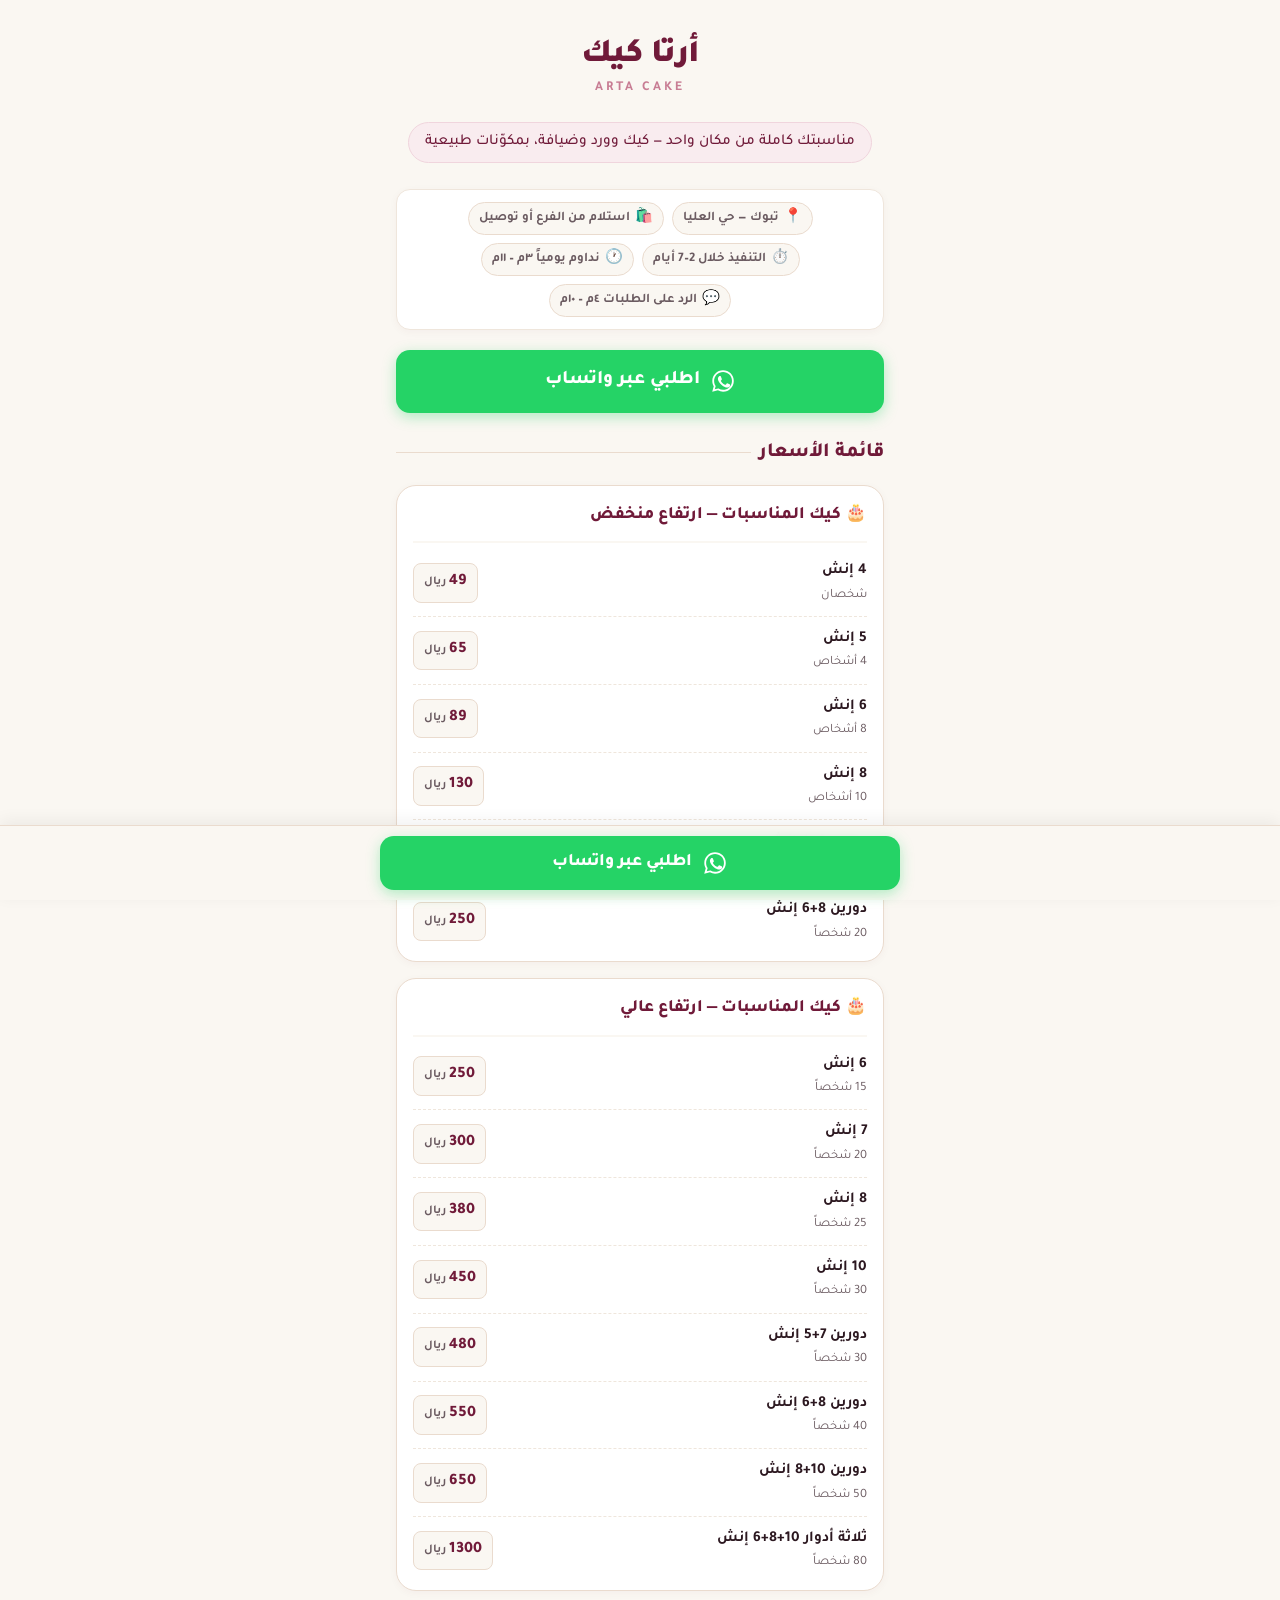
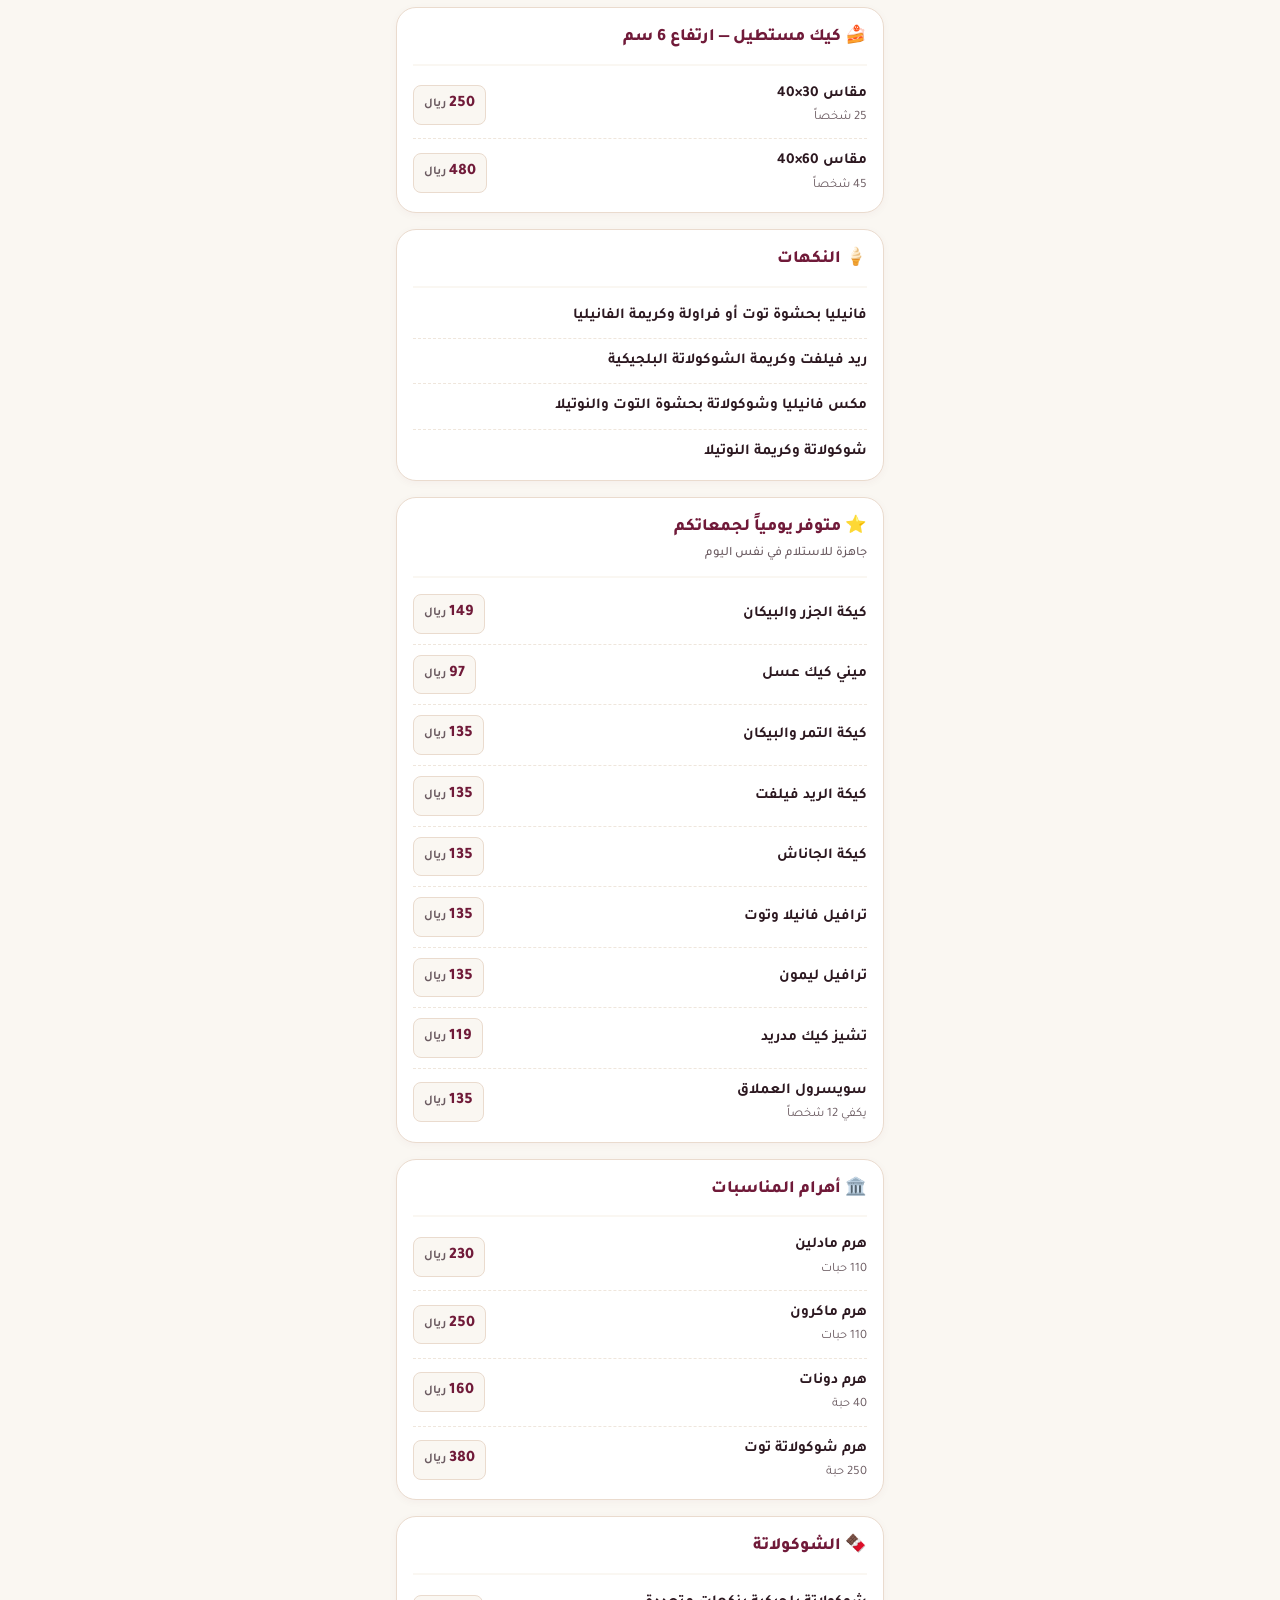
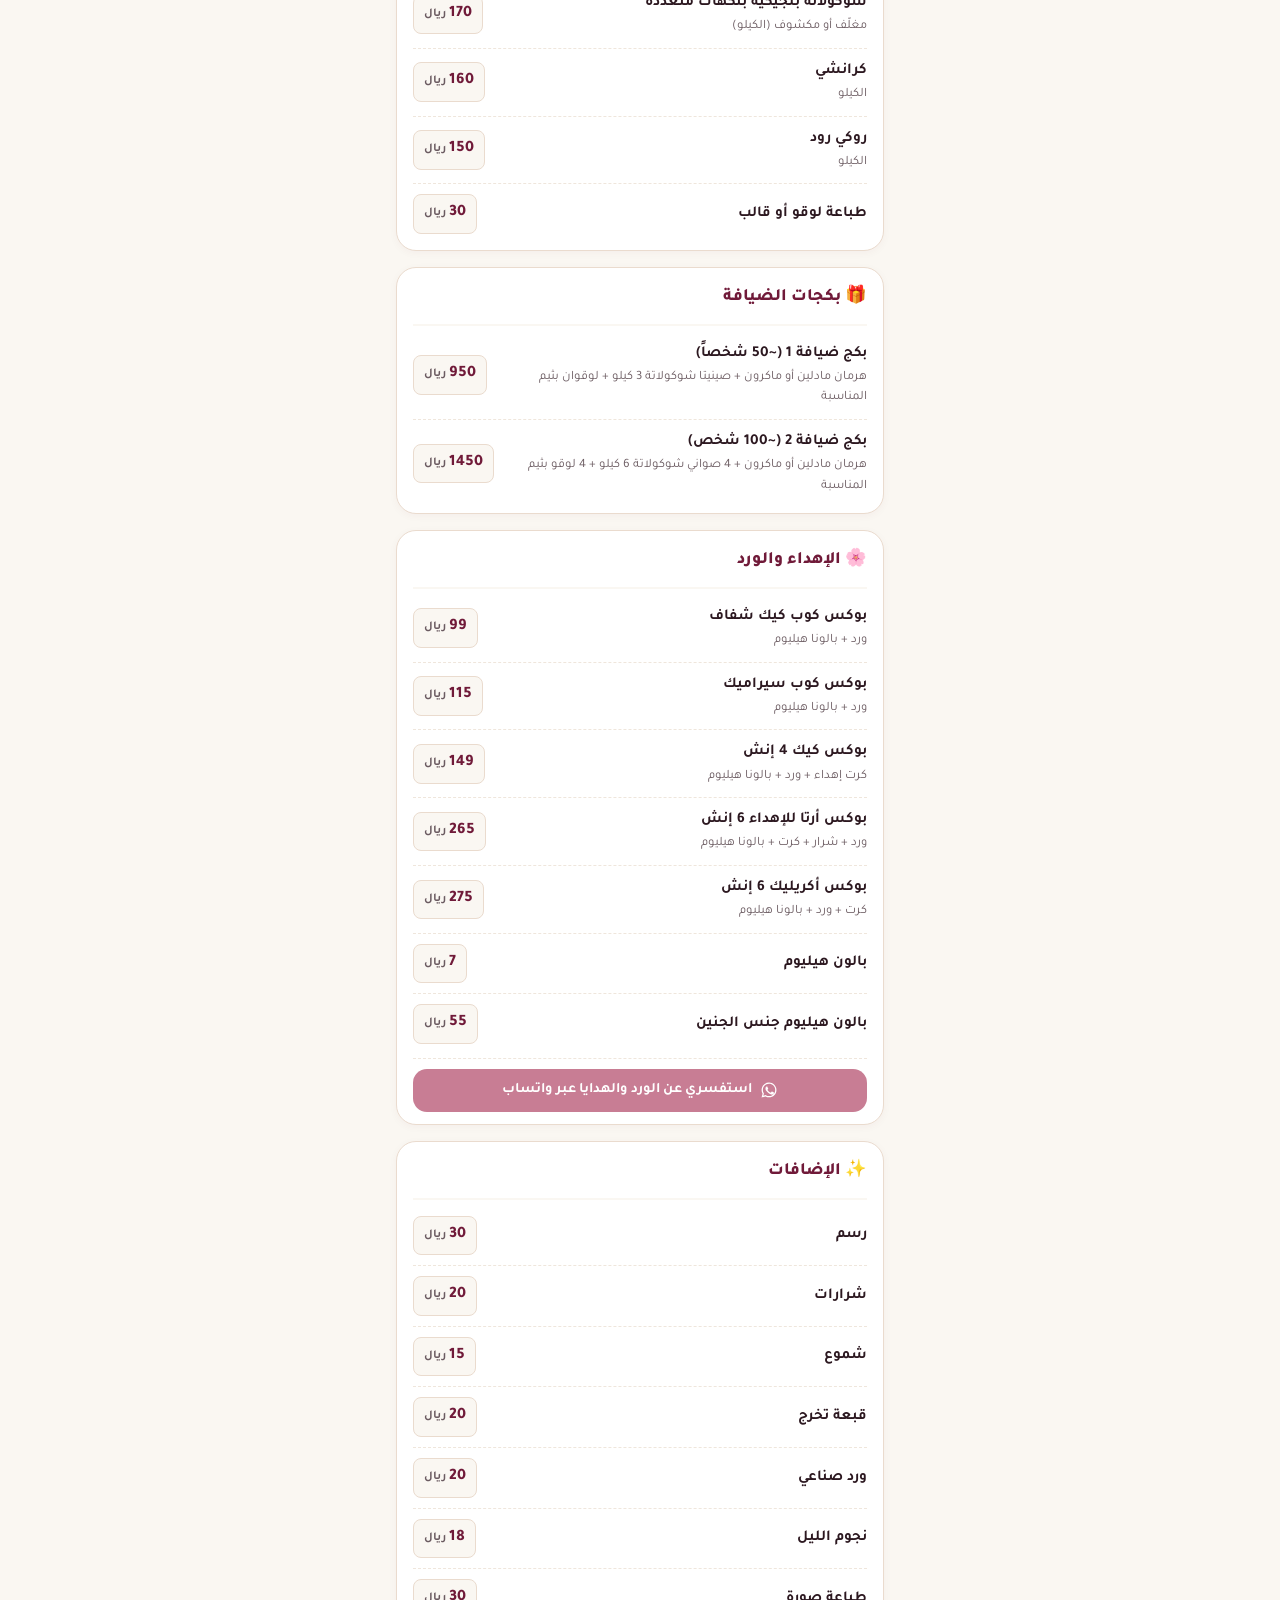
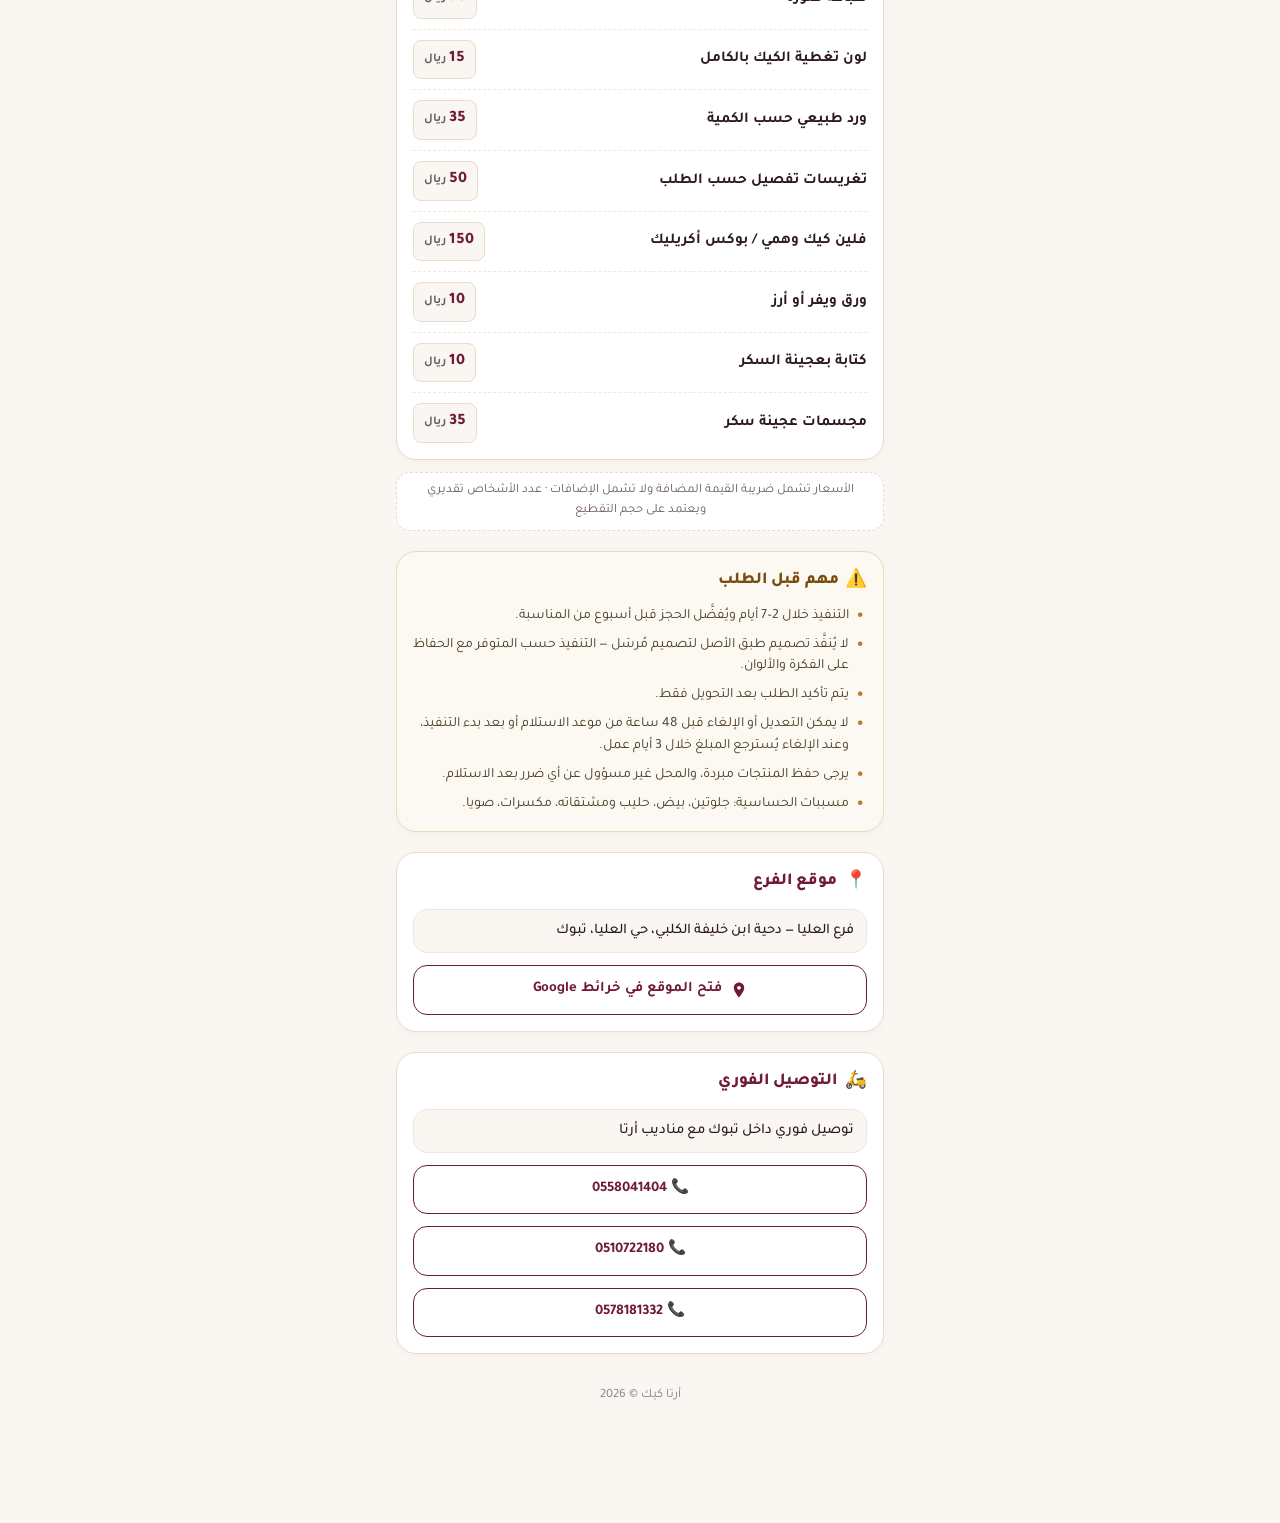
==== index.html @ 63c722b5 "صفحة طلب أرتا كيك — المنيو الكامل وواتساب الحجز Co-Authored-By: Claude Fable 5 <noreply@anthropic.co" ====
<!DOCTYPE html>
<html lang="ar" dir="rtl">
<head>
  <meta charset="UTF-8">
  <meta name="viewport" content="width=device-width, initial-scale=1.0">
  <title>أرتا كيك | ARTA CAKE — كيك ومناسبات تبوك</title>

  <!-- ضع كود بكسل تيك توك هنا -->

  <!-- ضع وسم جوجل (gtag) هنا -->

  <link rel="preconnect" href="https://fonts.googleapis.com">
  <link rel="preconnect" href="https://fonts.gstatic.com" crossorigin>
  <link href="https://fonts.googleapis.com/css2?family=Tajawal:wght@400;500;700;800;900&display=swap" rel="stylesheet">

  <style>
    :root {
      --bg-cream: #FAF7F2;
      --bg-card: #FFFFFF;
      --bg-subtle: #F5EFE6;
      --primary-berry: #701A39;
      --primary-berry-hover: #5A132C;
      --accent-rose: #C87D94;
      --accent-soft: #F9ECEF;
      --accent-gold: #B88E56;
      --text-main: #2C1820;
      --text-muted: #6B5B61;
      --text-light: #8E7C83;
      --border-color: #EFE6DC;
      --border-card: #EADBCE;
      --wa-green: #25D366;
      --wa-green-hover: #20BA5A;
      --wa-dark: #128C7E;
      --radius-sm: 8px;
      --radius-md: 14px;
      --radius-lg: 20px;
      --radius-full: 9999px;
      --shadow-sm: 0 2px 8px rgba(112, 26, 57, 0.04);
      --shadow-md: 0 4px 16px rgba(112, 26, 57, 0.07);
      --shadow-wa: 0 4px 14px rgba(37, 211, 102, 0.35);
    }

    *, *::before, *::after {
      box-sizing: border-box;
      margin: 0;
      padding: 0;
    }

    body {
      font-family: 'Tajawal', -apple-system, BlinkMacSystemFont, 'Segoe UI', Roboto, Helvetica, Arial, sans-serif;
      background-color: var(--bg-cream);
      color: var(--text-main);
      direction: rtl;
      text-align: right;
      line-height: 1.6;
      -webkit-font-smoothing: antialiased;
      -moz-osx-font-smoothing: grayscale;
    }

    .page-wrapper {
      max-width: 520px;
      margin: 0 auto;
      padding: 20px 16px 110px 16px;
      min-height: 100vh;
      display: flex;
      flex-direction: column;
      gap: 20px;
    }

    /* 1. Header */
    .header {
      text-align: center;
      padding: 16px 12px 6px 12px;
    }

    .logo-container {
      display: inline-flex;
      flex-direction: column;
      align-items: center;
      margin-bottom: 12px;
    }

    .shop-name {
      font-size: 2.1rem;
      font-weight: 900;
      color: var(--primary-berry);
      letter-spacing: -0.5px;
      line-height: 1.2;
    }

    .shop-name-latin {
      font-size: 0.85rem;
      font-weight: 700;
      letter-spacing: 3px;
      color: var(--accent-rose);
      margin-top: 2px;
      text-transform: uppercase;
      font-family: 'Tajawal', sans-serif;
    }

    .tagline-badge {
      display: inline-block;
      margin-top: 10px;
      padding: 8px 16px;
      background: var(--accent-soft);
      border: 1px solid #F0D5DD;
      border-radius: var(--radius-full);
      color: var(--primary-berry);
      font-size: 0.95rem;
      font-weight: 500;
      line-height: 1.5;
    }

    /* 2. Quick Info Bar */
    .quick-info-bar {
      display: flex;
      flex-wrap: wrap;
      justify-content: center;
      gap: 8px;
      background-color: var(--bg-card);
      padding: 12px 14px;
      border-radius: var(--radius-md);
      border: 1px solid var(--border-color);
      box-shadow: var(--shadow-sm);
    }

    .info-chip {
      display: inline-flex;
      align-items: center;
      gap: 5px;
      font-size: 0.82rem;
      font-weight: 600;
      color: var(--text-muted);
      background: var(--bg-cream);
      padding: 4px 10px;
      border-radius: var(--radius-full);
      border: 1px solid var(--border-card);
      white-space: nowrap;
    }

    .info-chip-icon {
      font-size: 0.9rem;
    }

    /* 3. WhatsApp Buttons & CTAs */
    .wa-main-btn {
      display: flex;
      align-items: center;
      justify-content: center;
      gap: 10px;
      width: 100%;
      padding: 16px 20px;
      background-color: var(--wa-green);
      color: #FFFFFF;
      text-decoration: none;
      border-radius: var(--radius-md);
      font-size: 1.2rem;
      font-weight: 800;
      box-shadow: var(--shadow-wa);
      transition: background-color 0.2s ease, transform 0.15s ease;
      cursor: pointer;
    }

    .wa-main-btn:hover, .wa-main-btn:active {
      background-color: var(--wa-green-hover);
      transform: translateY(-1px);
    }

    .wa-icon {
      width: 26px;
      height: 26px;
      fill: currentColor;
      flex-shrink: 0;
    }

    /* 4. Menu Section */
    .menu-section {
      display: flex;
      flex-direction: column;
      gap: 16px;
    }

    .section-title-wrap {
      display: flex;
      align-items: center;
      gap: 8px;
      margin-top: 4px;
    }

    .section-title {
      font-size: 1.25rem;
      font-weight: 800;
      color: var(--primary-berry);
    }

    .section-divider {
      flex: 1;
      height: 1px;
      background: var(--border-card);
    }

    .menu-card {
      background-color: var(--bg-card);
      border: 1px solid var(--border-card);
      border-radius: var(--radius-lg);
      padding: 16px 16px 12px 16px;
      box-shadow: var(--shadow-sm);
    }

    .menu-card-header {
      display: flex;
      align-items: center;
      justify-content: space-between;
      padding-bottom: 12px;
      margin-bottom: 6px;
      border-bottom: 2px solid var(--bg-cream);
    }

    .menu-card-title {
      font-size: 1.08rem;
      font-weight: 800;
      color: var(--primary-berry);
      display: flex;
      align-items: center;
      gap: 6px;
    }

    .menu-card-tag {
      font-size: 0.75rem;
      font-weight: 600;
      padding: 3px 8px;
      border-radius: var(--radius-full);
      background: var(--bg-subtle);
      color: var(--text-muted);
    }

    .menu-items-list {
      list-style: none;
      display: flex;
      flex-direction: column;
    }

    .menu-item {
      display: flex;
      align-items: center;
      justify-content: space-between;
      gap: 12px;
      padding: 10px 0;
      border-bottom: 1px dashed var(--border-color);
    }

    .menu-item:last-child {
      border-bottom: none;
      padding-bottom: 4px;
    }

    .menu-item-details {
      flex: 1;
      display: flex;
      flex-direction: column;
      gap: 2px;
    }

    .menu-item-name {
      font-size: 0.95rem;
      font-weight: 700;
      color: var(--text-main);
    }

    .menu-item-desc {
      font-size: 0.8rem;
      color: var(--text-muted);
    }

    .menu-item-price-box {
      display: flex;
      align-items: baseline;
      gap: 3px;
      background: var(--bg-cream);
      padding: 6px 10px;
      border-radius: var(--radius-sm);
      border: 1px solid var(--border-card);
      flex-shrink: 0;
    }

    .menu-item-price-val {
      font-size: 1rem;
      font-weight: 800;
      color: var(--primary-berry);
    }

    .menu-item-price-unit {
      font-size: 0.75rem;
      font-weight: 600;
      color: var(--text-muted);
    }

    /* Flowers & Gifts special card */
    .flower-action-box {
      margin-top: 10px;
      padding-top: 10px;
      border-top: 1px dashed var(--border-color);
      display: flex;
      flex-direction: column;
      gap: 8px;
    }

    .wa-flower-btn {
      display: inline-flex;
      align-items: center;
      justify-content: center;
      gap: 8px;
      padding: 10px 16px;
      background-color: var(--accent-rose);
      color: #FFFFFF;
      text-decoration: none;
      border-radius: var(--radius-md);
      font-size: 0.9rem;
      font-weight: 700;
      transition: background-color 0.2s ease;
      cursor: pointer;
    }

    .wa-flower-btn:hover, .wa-flower-btn:active {
      background-color: var(--primary-berry);
    }

    .wa-flower-btn .wa-icon {
      width: 18px;
      height: 18px;
    }

    .menu-note {
      font-size: 0.8rem;
      color: var(--text-muted);
      text-align: center;
      background: var(--bg-card);
      padding: 8px 12px;
      border-radius: var(--radius-md);
      border: 1px dashed var(--border-card);
      margin-top: -4px;
    }

    /* 5. Important Before Ordering */
    .notice-card {
      background-color: #FCF9F2;
      border: 1px solid #EADBBA;
      border-radius: var(--radius-lg);
      padding: 16px;
      box-shadow: var(--shadow-sm);
    }

    .notice-header {
      display: flex;
      align-items: center;
      gap: 6px;
      margin-bottom: 10px;
    }

    .notice-title {
      font-size: 1.05rem;
      font-weight: 800;
      color: #784C0F;
    }

    .notice-list {
      list-style: none;
      display: flex;
      flex-direction: column;
      gap: 8px;
    }

    .notice-item {
      position: relative;
      padding-right: 18px;
      font-size: 0.88rem;
      color: #4A3A26;
      line-height: 1.5;
    }

    .notice-item::before {
      content: "•";
      position: absolute;
      right: 4px;
      top: -1px;
      color: #B57D2C;
      font-size: 1.2rem;
      font-weight: bold;
    }

    /* 6. Location Section */
    .location-card {
      background-color: var(--bg-card);
      border: 1px solid var(--border-card);
      border-radius: var(--radius-lg);
      padding: 16px;
      box-shadow: var(--shadow-sm);
      display: flex;
      flex-direction: column;
      gap: 12px;
    }

    .location-header {
      display: flex;
      align-items: center;
      gap: 8px;
    }

    .location-title {
      font-size: 1.05rem;
      font-weight: 800;
      color: var(--primary-berry);
    }

    .location-address {
      font-size: 0.92rem;
      color: var(--text-main);
      font-weight: 500;
      line-height: 1.5;
      background: var(--bg-cream);
      padding: 10px 12px;
      border-radius: var(--radius-md);
      border: 1px solid var(--border-color);
    }

    .maps-btn {
      display: inline-flex;
      align-items: center;
      justify-content: center;
      gap: 8px;
      padding: 12px 16px;
      background-color: #FFFFFF;
      color: var(--primary-berry);
      text-decoration: none;
      border-radius: var(--radius-md);
      border: 1.5px solid var(--primary-berry);
      font-size: 0.92rem;
      font-weight: 700;
      transition: all 0.2s ease;
    }

    .maps-btn:hover, .maps-btn:active {
      background-color: var(--accent-soft);
    }

    .maps-icon {
      width: 18px;
      height: 18px;
      fill: currentColor;
    }

    /* 7. Footer */
    .footer {
      text-align: center;
      padding: 12px 0 6px 0;
      font-size: 0.8rem;
      color: var(--text-light);
    }

    /* 8. Sticky Bottom Bar */
    .sticky-bar {
      position: fixed;
      bottom: 0;
      left: 0;
      right: 0;
      background: rgba(250, 247, 242, 0.96);
      backdrop-filter: blur(10px);
      -webkit-backdrop-filter: blur(10px);
      border-top: 1px solid var(--border-card);
      padding: 10px 16px;
      padding-bottom: max(10px, env(safe-area-inset-bottom));
      z-index: 999;
      box-shadow: 0 -4px 16px rgba(0, 0, 0, 0.06);
    }

    .sticky-bar-inner {
      max-width: 520px;
      margin: 0 auto;
    }

    .wa-sticky-btn {
      display: flex;
      align-items: center;
      justify-content: center;
      gap: 10px;
      width: 100%;
      padding: 13px 20px;
      background-color: var(--wa-green);
      color: #FFFFFF;
      text-decoration: none;
      border-radius: var(--radius-md);
      font-size: 1.1rem;
      font-weight: 800;
      box-shadow: var(--shadow-wa);
      transition: background-color 0.2s ease;
      cursor: pointer;
    }

    .wa-sticky-btn:hover, .wa-sticky-btn:active {
      background-color: var(--wa-green-hover);
    }
  </style>
</head>
<body>

  <div class="page-wrapper">

    <!-- 1. ترويسة -->
    <header class="header">
      <div class="logo-container">
        <h1 class="shop-name">أرتا كيك</h1>
        <span class="shop-name-latin">ARTA CAKE</span>
      </div>
      <div>
        <p class="tagline-badge">مناسبتك كاملة من مكان واحد — كيك وورد وضيافة، بمكوّنات طبيعية</p>
      </div>
    </header>

    <!-- 2. سطر معلومات سريع -->
    <section class="quick-info-bar" aria-label="معلومات سريعة">
      <div class="info-chip">
        <span class="info-chip-icon">📍</span>
        <span>تبوك — حي العليا</span>
      </div>
      <div class="info-chip">
        <span class="info-chip-icon">🛍️</span>
        <span>استلام من الفرع أو توصيل</span>
      </div>
      <div class="info-chip">
        <span class="info-chip-icon">⏱️</span>
        <span>التنفيذ خلال 2–7 أيام</span>
      </div>
      <div class="info-chip">
        <span class="info-chip-icon">🕐</span>
        <span>نداوم يومياً ٣م – ١١م</span>
      </div>
      <div class="info-chip">
        <span class="info-chip-icon">💬</span>
        <span>الرد على الطلبات ٤م – ١٠م</span>
      </div>
    </section>

    <!-- 3. زر واتساب رئيسي كبير -->
    <div>
      <a href="https://wa.me/966593600306?text=%D9%85%D8%B1%D8%AD%D8%A8%D8%A7%D9%8B%20%D8%A3%D8%B1%D8%AA%D8%A7%20%D9%83%D9%8A%D9%83%20%F0%9F%8C%B8%20%D8%A8%D9%8A%D8%A7%D9%86%D8%A7%D8%AA%20%D8%A7%D9%84%D8%AD%D8%AC%D8%B2%3A%0A%D8%A7%D9%84%D9%85%D9%82%D8%A7%D8%B3%3A%0A%D8%A7%D9%84%D9%86%D9%83%D9%87%D8%A9%3A%0A%D8%A7%D9%84%D8%AA%D8%B5%D9%85%D9%8A%D9%85%3A%0A%D8%A7%D9%84%D9%83%D8%AA%D8%A7%D8%A8%D8%A9%3A%0A%D8%A7%D9%84%D9%8A%D9%88%D9%85%20%D9%88%D8%A7%D9%84%D8%AA%D8%A7%D8%B1%D9%8A%D8%AE%20%D9%88%D8%A7%D9%84%D9%88%D9%82%D8%AA%3A%0A%D8%A7%D8%B3%D8%AA%D9%84%D8%A7%D9%85%20%D8%A3%D9%88%20%D8%AA%D9%88%D8%B5%D9%8A%D9%84%3A%0A%D8%A7%D9%84%D8%A7%D8%B3%D9%85%3A%0A%D8%B1%D9%82%D9%85%20%D8%A7%D9%84%D8%AC%D9%88%D8%A7%D9%84%3A" class="wa-main-btn track-wa-click" target="_blank" rel="noopener noreferrer">
        <svg class="wa-icon" viewBox="0 0 24 24" aria-hidden="true">
          <path d="M12.04 2C6.58 2 2.13 6.45 2.13 11.91C2.13 13.66 2.59 15.36 3.45 16.86L2.05 22L7.3 20.62C8.75 21.41 10.38 21.83 12.04 21.83C17.5 21.83 21.95 17.38 21.95 11.92C21.95 9.27 20.92 6.78 19.05 4.91C17.18 3.03 14.69 2 12.04 2M12.05 3.67C14.25 3.67 16.31 4.53 17.87 6.09C19.42 7.65 20.28 9.72 20.28 11.92C20.28 16.46 16.58 20.15 12.04 20.15C10.56 20.15 9.11 19.76 7.85 19L7.55 18.83L4.43 19.65L5.26 16.61L5.06 16.29C4.24 15 3.8 13.47 3.8 11.91C3.81 7.37 7.5 3.67 12.05 3.67M9.05 7.42C8.86 7.42 8.56 7.49 8.3 7.78C8.04 8.07 7.31 8.76 7.31 10.17C7.31 11.58 8.34 12.94 8.48 13.13C8.63 13.32 10.45 16.12 13.24 17.32C13.9 17.61 14.42 17.78 14.82 17.91C15.48 18.12 16.09 18.09 16.56 18.02C17.09 17.94 18.18 17.36 18.41 16.71C18.64 16.07 18.64 15.52 18.57 15.4C18.5 15.29 18.31 15.22 18.03 15.08C17.74 14.94 16.34 14.25 16.08 14.15C15.82 14.06 15.63 14.01 15.44 14.3C15.25 14.59 14.71 15.22 14.55 15.4C14.39 15.59 14.23 15.61 13.94 15.47C13.66 15.33 12.74 15.03 11.64 14.05C10.79 13.29 10.21 12.35 10.05 12.07C9.88 11.78 10.03 11.63 10.18 11.49C10.31 11.36 10.46 11.16 10.61 10.99C10.75 10.82 10.8 10.69 10.89 10.51C10.99 10.32 10.94 10.16 10.87 10.02C10.8 9.88 10.23 8.48 10 7.92C9.77 7.37 9.54 7.45 9.37 7.44C9.21 7.43 9.05 7.42 9.05 7.42Z"/>
        </svg>
        <span>اطلبي عبر واتساب</span>
      </a>
    </div>

    <!-- 4. قسم المنيو -->
    <main class="menu-section">
      <div class="section-title-wrap">
        <h2 class="section-title">قائمة الأسعار</h2>
        <div class="section-divider"></div>
      </div>

      <!-- أ. كيك المناسبات — ارتفاع منخفض -->
      <article class="menu-card">
        <div class="menu-card-header">
          <h3 class="menu-card-title">🎂 كيك المناسبات — ارتفاع منخفض</h3>
        </div>
        <ul class="menu-items-list">
          <li class="menu-item">
            <div class="menu-item-details">
              <span class="menu-item-name">4 إنش</span>
              <span class="menu-item-desc">شخصان</span>
            </div>
            <div class="menu-item-price-box">
              <span class="menu-item-price-val">49</span>
              <span class="menu-item-price-unit">ريال</span>
            </div>
          </li>
          <li class="menu-item">
            <div class="menu-item-details">
              <span class="menu-item-name">5 إنش</span>
              <span class="menu-item-desc">4 أشخاص</span>
            </div>
            <div class="menu-item-price-box">
              <span class="menu-item-price-val">65</span>
              <span class="menu-item-price-unit">ريال</span>
            </div>
          </li>
          <li class="menu-item">
            <div class="menu-item-details">
              <span class="menu-item-name">6 إنش</span>
              <span class="menu-item-desc">8 أشخاص</span>
            </div>
            <div class="menu-item-price-box">
              <span class="menu-item-price-val">89</span>
              <span class="menu-item-price-unit">ريال</span>
            </div>
          </li>
          <li class="menu-item">
            <div class="menu-item-details">
              <span class="menu-item-name">8 إنش</span>
              <span class="menu-item-desc">10 أشخاص</span>
            </div>
            <div class="menu-item-price-box">
              <span class="menu-item-price-val">130</span>
              <span class="menu-item-price-unit">ريال</span>
            </div>
          </li>
          <li class="menu-item">
            <div class="menu-item-details">
              <span class="menu-item-name">دورين 6+4 إنش</span>
              <span class="menu-item-desc">10 أشخاص</span>
            </div>
            <div class="menu-item-price-box">
              <span class="menu-item-price-val">175</span>
              <span class="menu-item-price-unit">ريال</span>
            </div>
          </li>
          <li class="menu-item">
            <div class="menu-item-details">
              <span class="menu-item-name">دورين 8+6 إنش</span>
              <span class="menu-item-desc">20 شخصاً</span>
            </div>
            <div class="menu-item-price-box">
              <span class="menu-item-price-val">250</span>
              <span class="menu-item-price-unit">ريال</span>
            </div>
          </li>
        </ul>
      </article>

      <!-- ب. كيك المناسبات — ارتفاع عالي -->
      <article class="menu-card">
        <div class="menu-card-header">
          <h3 class="menu-card-title">🎂 كيك المناسبات — ارتفاع عالي</h3>
        </div>
        <ul class="menu-items-list">
          <li class="menu-item">
            <div class="menu-item-details">
              <span class="menu-item-name">6 إنش</span>
              <span class="menu-item-desc">15 شخصاً</span>
            </div>
            <div class="menu-item-price-box">
              <span class="menu-item-price-val">250</span>
              <span class="menu-item-price-unit">ريال</span>
            </div>
          </li>
          <li class="menu-item">
            <div class="menu-item-details">
              <span class="menu-item-name">7 إنش</span>
              <span class="menu-item-desc">20 شخصاً</span>
            </div>
            <div class="menu-item-price-box">
              <span class="menu-item-price-val">300</span>
              <span class="menu-item-price-unit">ريال</span>
            </div>
          </li>
          <li class="menu-item">
            <div class="menu-item-details">
              <span class="menu-item-name">8 إنش</span>
              <span class="menu-item-desc">25 شخصاً</span>
            </div>
            <div class="menu-item-price-box">
              <span class="menu-item-price-val">380</span>
              <span class="menu-item-price-unit">ريال</span>
            </div>
          </li>
          <li class="menu-item">
            <div class="menu-item-details">
              <span class="menu-item-name">10 إنش</span>
              <span class="menu-item-desc">30 شخصاً</span>
            </div>
            <div class="menu-item-price-box">
              <span class="menu-item-price-val">450</span>
              <span class="menu-item-price-unit">ريال</span>
            </div>
          </li>
          <li class="menu-item">
            <div class="menu-item-details">
              <span class="menu-item-name">دورين 7+5 إنش</span>
              <span class="menu-item-desc">30 شخصاً</span>
            </div>
            <div class="menu-item-price-box">
              <span class="menu-item-price-val">480</span>
              <span class="menu-item-price-unit">ريال</span>
            </div>
          </li>
          <li class="menu-item">
            <div class="menu-item-details">
              <span class="menu-item-name">دورين 8+6 إنش</span>
              <span class="menu-item-desc">40 شخصاً</span>
            </div>
            <div class="menu-item-price-box">
              <span class="menu-item-price-val">550</span>
              <span class="menu-item-price-unit">ريال</span>
            </div>
          </li>
          <li class="menu-item">
            <div class="menu-item-details">
              <span class="menu-item-name">دورين 10+8 إنش</span>
              <span class="menu-item-desc">50 شخصاً</span>
            </div>
            <div class="menu-item-price-box">
              <span class="menu-item-price-val">650</span>
              <span class="menu-item-price-unit">ريال</span>
            </div>
          </li>
          <li class="menu-item">
            <div class="menu-item-details">
              <span class="menu-item-name">ثلاثة أدوار 10+8+6 إنش</span>
              <span class="menu-item-desc">80 شخصاً</span>
            </div>
            <div class="menu-item-price-box">
              <span class="menu-item-price-val">1300</span>
              <span class="menu-item-price-unit">ريال</span>
            </div>
          </li>
        </ul>
      </article>

      <!-- ج. كيك مستطيل — ارتفاع 6 سم -->
      <article class="menu-card">
        <div class="menu-card-header">
          <h3 class="menu-card-title">🍰 كيك مستطيل — ارتفاع 6 سم</h3>
        </div>
        <ul class="menu-items-list">
          <li class="menu-item">
            <div class="menu-item-details">
              <span class="menu-item-name">مقاس 30×40</span>
              <span class="menu-item-desc">25 شخصاً</span>
            </div>
            <div class="menu-item-price-box">
              <span class="menu-item-price-val">250</span>
              <span class="menu-item-price-unit">ريال</span>
            </div>
          </li>
          <li class="menu-item">
            <div class="menu-item-details">
              <span class="menu-item-name">مقاس 60×40</span>
              <span class="menu-item-desc">45 شخصاً</span>
            </div>
            <div class="menu-item-price-box">
              <span class="menu-item-price-val">480</span>
              <span class="menu-item-price-unit">ريال</span>
            </div>
          </li>
        </ul>
      </article>

      <!-- د. النكهات -->
      <article class="menu-card">
        <div class="menu-card-header">
          <h3 class="menu-card-title">🍦 النكهات</h3>
        </div>
        <ul class="menu-items-list">
          <li class="menu-item">
            <div class="menu-item-details">
              <span class="menu-item-name">فانيليا بحشوة توت أو فراولة وكريمة الفانيليا</span>
            </div>
          </li>
          <li class="menu-item">
            <div class="menu-item-details">
              <span class="menu-item-name">ريد فيلفت وكريمة الشوكولاتة البلجيكية</span>
            </div>
          </li>
          <li class="menu-item">
            <div class="menu-item-details">
              <span class="menu-item-name">مكس فانيليا وشوكولاتة بحشوة التوت والنوتيلا</span>
            </div>
          </li>
          <li class="menu-item">
            <div class="menu-item-details">
              <span class="menu-item-name">شوكولاتة وكريمة النوتيلا</span>
            </div>
          </li>
        </ul>
      </article>

      <!-- هـ. متوفر يومياً لجمعاتكم -->
      <article class="menu-card">
        <div class="menu-card-header">
          <div>
            <h3 class="menu-card-title">⭐ متوفر يومياً لجمعاتكم</h3>
            <span style="font-size: 0.8rem; color: var(--text-muted); font-weight: 500; display: block; margin-top: 2px;">جاهزة للاستلام في نفس اليوم</span>
          </div>
        </div>
        <ul class="menu-items-list">
          <li class="menu-item">
            <div class="menu-item-details">
              <span class="menu-item-name">كيكة الجزر والبيكان</span>
            </div>
            <div class="menu-item-price-box">
              <span class="menu-item-price-val">149</span>
              <span class="menu-item-price-unit">ريال</span>
            </div>
          </li>
          <li class="menu-item">
            <div class="menu-item-details">
              <span class="menu-item-name">ميني كيك عسل</span>
            </div>
            <div class="menu-item-price-box">
              <span class="menu-item-price-val">97</span>
              <span class="menu-item-price-unit">ريال</span>
            </div>
          </li>
          <li class="menu-item">
            <div class="menu-item-details">
              <span class="menu-item-name">كيكة التمر والبيكان</span>
            </div>
            <div class="menu-item-price-box">
              <span class="menu-item-price-val">135</span>
              <span class="menu-item-price-unit">ريال</span>
            </div>
          </li>
          <li class="menu-item">
            <div class="menu-item-details">
              <span class="menu-item-name">كيكة الريد فيلفت</span>
            </div>
            <div class="menu-item-price-box">
              <span class="menu-item-price-val">135</span>
              <span class="menu-item-price-unit">ريال</span>
            </div>
          </li>
          <li class="menu-item">
            <div class="menu-item-details">
              <span class="menu-item-name">كيكة الجاناش</span>
            </div>
            <div class="menu-item-price-box">
              <span class="menu-item-price-val">135</span>
              <span class="menu-item-price-unit">ريال</span>
            </div>
          </li>
          <li class="menu-item">
            <div class="menu-item-details">
              <span class="menu-item-name">ترافيل فانيلا وتوت</span>
            </div>
            <div class="menu-item-price-box">
              <span class="menu-item-price-val">135</span>
              <span class="menu-item-price-unit">ريال</span>
            </div>
          </li>
          <li class="menu-item">
            <div class="menu-item-details">
              <span class="menu-item-name">ترافيل ليمون</span>
            </div>
            <div class="menu-item-price-box">
              <span class="menu-item-price-val">135</span>
              <span class="menu-item-price-unit">ريال</span>
            </div>
          </li>
          <li class="menu-item">
            <div class="menu-item-details">
              <span class="menu-item-name">تشيز كيك مدريد</span>
            </div>
            <div class="menu-item-price-box">
              <span class="menu-item-price-val">119</span>
              <span class="menu-item-price-unit">ريال</span>
            </div>
          </li>
          <li class="menu-item">
            <div class="menu-item-details">
              <span class="menu-item-name">سويسرول العملاق</span>
              <span class="menu-item-desc">يكفي 12 شخصاً</span>
            </div>
            <div class="menu-item-price-box">
              <span class="menu-item-price-val">135</span>
              <span class="menu-item-price-unit">ريال</span>
            </div>
          </li>
        </ul>
      </article>

      <!-- و. أهرام المناسبات -->
      <article class="menu-card">
        <div class="menu-card-header">
          <h3 class="menu-card-title">🏛️ أهرام المناسبات</h3>
        </div>
        <ul class="menu-items-list">
          <li class="menu-item">
            <div class="menu-item-details">
              <span class="menu-item-name">هرم مادلين</span>
              <span class="menu-item-desc">110 حبات</span>
            </div>
            <div class="menu-item-price-box">
              <span class="menu-item-price-val">230</span>
              <span class="menu-item-price-unit">ريال</span>
            </div>
          </li>
          <li class="menu-item">
            <div class="menu-item-details">
              <span class="menu-item-name">هرم ماكرون</span>
              <span class="menu-item-desc">110 حبات</span>
            </div>
            <div class="menu-item-price-box">
              <span class="menu-item-price-val">250</span>
              <span class="menu-item-price-unit">ريال</span>
            </div>
          </li>
          <li class="menu-item">
            <div class="menu-item-details">
              <span class="menu-item-name">هرم دونات</span>
              <span class="menu-item-desc">40 حبة</span>
            </div>
            <div class="menu-item-price-box">
              <span class="menu-item-price-val">160</span>
              <span class="menu-item-price-unit">ريال</span>
            </div>
          </li>
          <li class="menu-item">
            <div class="menu-item-details">
              <span class="menu-item-name">هرم شوكولاتة توت</span>
              <span class="menu-item-desc">250 حبة</span>
            </div>
            <div class="menu-item-price-box">
              <span class="menu-item-price-val">380</span>
              <span class="menu-item-price-unit">ريال</span>
            </div>
          </li>
        </ul>
      </article>

      <!-- ز. الشوكولاتة -->
      <article class="menu-card">
        <div class="menu-card-header">
          <h3 class="menu-card-title">🍫 الشوكولاتة</h3>
        </div>
        <ul class="menu-items-list">
          <li class="menu-item">
            <div class="menu-item-details">
              <span class="menu-item-name">شوكولاتة بلجيكية بنكهات متعددة</span>
              <span class="menu-item-desc">مغلّف أو مكشوف (الكيلو)</span>
            </div>
            <div class="menu-item-price-box">
              <span class="menu-item-price-val">170</span>
              <span class="menu-item-price-unit">ريال</span>
            </div>
          </li>
          <li class="menu-item">
            <div class="menu-item-details">
              <span class="menu-item-name">كرانشي</span>
              <span class="menu-item-desc">الكيلو</span>
            </div>
            <div class="menu-item-price-box">
              <span class="menu-item-price-val">160</span>
              <span class="menu-item-price-unit">ريال</span>
            </div>
          </li>
          <li class="menu-item">
            <div class="menu-item-details">
              <span class="menu-item-name">روكي رود</span>
              <span class="menu-item-desc">الكيلو</span>
            </div>
            <div class="menu-item-price-box">
              <span class="menu-item-price-val">150</span>
              <span class="menu-item-price-unit">ريال</span>
            </div>
          </li>
          <li class="menu-item">
            <div class="menu-item-details">
              <span class="menu-item-name">طباعة لوقو أو قالب</span>
            </div>
            <div class="menu-item-price-box">
              <span class="menu-item-price-val">30</span>
              <span class="menu-item-price-unit">ريال</span>
            </div>
          </li>
        </ul>
      </article>

      <!-- ح. بكجات الضيافة -->
      <article class="menu-card">
        <div class="menu-card-header">
          <h3 class="menu-card-title">🎁 بكجات الضيافة</h3>
        </div>
        <ul class="menu-items-list">
          <li class="menu-item">
            <div class="menu-item-details">
              <span class="menu-item-name">بكج ضيافة 1 (~50 شخصاً)</span>
              <span class="menu-item-desc">هرمان مادلين أو ماكرون + صينيتا شوكولاتة 3 كيلو + لوقوان بثيم المناسبة</span>
            </div>
            <div class="menu-item-price-box">
              <span class="menu-item-price-val">950</span>
              <span class="menu-item-price-unit">ريال</span>
            </div>
          </li>
          <li class="menu-item">
            <div class="menu-item-details">
              <span class="menu-item-name">بكج ضيافة 2 (~100 شخص)</span>
              <span class="menu-item-desc">هرمان مادلين أو ماكرون + 4 صواني شوكولاتة 6 كيلو + 4 لوقو بثيم المناسبة</span>
            </div>
            <div class="menu-item-price-box">
              <span class="menu-item-price-val">1450</span>
              <span class="menu-item-price-unit">ريال</span>
            </div>
          </li>
        </ul>
      </article>

      <!-- ط. الإهداء والورد -->
      <article class="menu-card">
        <div class="menu-card-header">
          <h3 class="menu-card-title">🌸 الإهداء والورد</h3>
        </div>
        <ul class="menu-items-list">
          <li class="menu-item">
            <div class="menu-item-details">
              <span class="menu-item-name">بوكس كوب كيك شفاف</span>
              <span class="menu-item-desc">ورد + بالونا هيليوم</span>
            </div>
            <div class="menu-item-price-box">
              <span class="menu-item-price-val">99</span>
              <span class="menu-item-price-unit">ريال</span>
            </div>
          </li>
          <li class="menu-item">
            <div class="menu-item-details">
              <span class="menu-item-name">بوكس كوب سيراميك</span>
              <span class="menu-item-desc">ورد + بالونا هيليوم</span>
            </div>
            <div class="menu-item-price-box">
              <span class="menu-item-price-val">115</span>
              <span class="menu-item-price-unit">ريال</span>
            </div>
          </li>
          <li class="menu-item">
            <div class="menu-item-details">
              <span class="menu-item-name">بوكس كيك 4 إنش</span>
              <span class="menu-item-desc">كرت إهداء + ورد + بالونا هيليوم</span>
            </div>
            <div class="menu-item-price-box">
              <span class="menu-item-price-val">149</span>
              <span class="menu-item-price-unit">ريال</span>
            </div>
          </li>
          <li class="menu-item">
            <div class="menu-item-details">
              <span class="menu-item-name">بوكس أرتا للإهداء 6 إنش</span>
              <span class="menu-item-desc">ورد + شرار + كرت + بالونا هيليوم</span>
            </div>
            <div class="menu-item-price-box">
              <span class="menu-item-price-val">265</span>
              <span class="menu-item-price-unit">ريال</span>
            </div>
          </li>
          <li class="menu-item">
            <div class="menu-item-details">
              <span class="menu-item-name">بوكس أكريليك 6 إنش</span>
              <span class="menu-item-desc">كرت + ورد + بالونا هيليوم</span>
            </div>
            <div class="menu-item-price-box">
              <span class="menu-item-price-val">275</span>
              <span class="menu-item-price-unit">ريال</span>
            </div>
          </li>
          <li class="menu-item">
            <div class="menu-item-details">
              <span class="menu-item-name">بالون هيليوم</span>
            </div>
            <div class="menu-item-price-box">
              <span class="menu-item-price-val">7</span>
              <span class="menu-item-price-unit">ريال</span>
            </div>
          </li>
          <li class="menu-item">
            <div class="menu-item-details">
              <span class="menu-item-name">بالون هيليوم جنس الجنين</span>
            </div>
            <div class="menu-item-price-box">
              <span class="menu-item-price-val">55</span>
              <span class="menu-item-price-unit">ريال</span>
            </div>
          </li>
        </ul>
        <div class="flower-action-box">
          <a href="https://wa.me/966590059848?text=%D9%85%D8%B1%D8%AD%D8%A8%D8%A7%D9%8B%20%F0%9F%8C%B8%20%D8%A3%D8%A8%D8%BA%D9%89%20%D8%A3%D8%B3%D8%AA%D9%81%D8%B3%D8%B1%20%D8%B9%D9%86%20%D8%AA%D9%86%D8%B3%D9%8A%D9%82%20%D9%88%D8%B1%D8%AF%20%D9%88%D9%87%D8%AF%D8%A7%D9%8A%D8%A7" class="wa-flower-btn track-wa-click" target="_blank" rel="noopener noreferrer">
            <svg class="wa-icon" viewBox="0 0 24 24" aria-hidden="true">
              <path d="M12.04 2C6.58 2 2.13 6.45 2.13 11.91C2.13 13.66 2.59 15.36 3.45 16.86L2.05 22L7.3 20.62C8.75 21.41 10.38 21.83 12.04 21.83C17.5 21.83 21.95 17.38 21.95 11.92C21.95 9.27 20.92 6.78 19.05 4.91C17.18 3.03 14.69 2 12.04 2M12.05 3.67C14.25 3.67 16.31 4.53 17.87 6.09C19.42 7.65 20.28 9.72 20.28 11.92C20.28 16.46 16.58 20.15 12.04 20.15C10.56 20.15 9.11 19.76 7.85 19L7.55 18.83L4.43 19.65L5.26 16.61L5.06 16.29C4.24 15 3.8 13.47 3.8 11.91C3.81 7.37 7.5 3.67 12.05 3.67M9.05 7.42C8.86 7.42 8.56 7.49 8.3 7.78C8.04 8.07 7.31 8.76 7.31 10.17C7.31 11.58 8.34 12.94 8.48 13.13C8.63 13.32 10.45 16.12 13.24 17.32C13.9 17.61 14.42 17.78 14.82 17.91C15.48 18.12 16.09 18.09 16.56 18.02C17.09 17.94 18.18 17.36 18.41 16.71C18.64 16.07 18.64 15.52 18.57 15.4C18.5 15.29 18.31 15.22 18.03 15.08C17.74 14.94 16.34 14.25 16.08 14.15C15.82 14.06 15.63 14.01 15.44 14.3C15.25 14.59 14.71 15.22 14.55 15.4C14.39 15.59 14.23 15.61 13.94 15.47C13.66 15.33 12.74 15.03 11.64 14.05C10.79 13.29 10.21 12.35 10.05 12.07C9.88 11.78 10.03 11.63 10.18 11.49C10.31 11.36 10.46 11.16 10.61 10.99C10.75 10.82 10.8 10.69 10.89 10.51C10.99 10.32 10.94 10.16 10.87 10.02C10.8 9.88 10.23 8.48 10 7.92C9.77 7.37 9.54 7.45 9.37 7.44C9.21 7.43 9.05 7.42 9.05 7.42Z"/>
            </svg>
            <span>استفسري عن الورد والهدايا عبر واتساب</span>
          </a>
        </div>
      </article>

      <!-- ي. الإضافات -->
      <article class="menu-card">
        <div class="menu-card-header">
          <h3 class="menu-card-title">✨ الإضافات</h3>
        </div>
        <ul class="menu-items-list">
          <li class="menu-item">
            <div class="menu-item-details">
              <span class="menu-item-name">رسم</span>
            </div>
            <div class="menu-item-price-box">
              <span class="menu-item-price-val">30</span>
              <span class="menu-item-price-unit">ريال</span>
            </div>
          </li>
          <li class="menu-item">
            <div class="menu-item-details">
              <span class="menu-item-name">شرارات</span>
            </div>
            <div class="menu-item-price-box">
              <span class="menu-item-price-val">20</span>
              <span class="menu-item-price-unit">ريال</span>
            </div>
          </li>
          <li class="menu-item">
            <div class="menu-item-details">
              <span class="menu-item-name">شموع</span>
            </div>
            <div class="menu-item-price-box">
              <span class="menu-item-price-val">15</span>
              <span class="menu-item-price-unit">ريال</span>
            </div>
          </li>
          <li class="menu-item">
            <div class="menu-item-details">
              <span class="menu-item-name">قبعة تخرج</span>
            </div>
            <div class="menu-item-price-box">
              <span class="menu-item-price-val">20</span>
              <span class="menu-item-price-unit">ريال</span>
            </div>
          </li>
          <li class="menu-item">
            <div class="menu-item-details">
              <span class="menu-item-name">ورد صناعي</span>
            </div>
            <div class="menu-item-price-box">
              <span class="menu-item-price-val">20</span>
              <span class="menu-item-price-unit">ريال</span>
            </div>
          </li>
          <li class="menu-item">
            <div class="menu-item-details">
              <span class="menu-item-name">نجوم الليل</span>
            </div>
            <div class="menu-item-price-box">
              <span class="menu-item-price-val">18</span>
              <span class="menu-item-price-unit">ريال</span>
            </div>
          </li>
          <li class="menu-item">
            <div class="menu-item-details">
              <span class="menu-item-name">طباعة صورة</span>
            </div>
            <div class="menu-item-price-box">
              <span class="menu-item-price-val">30</span>
              <span class="menu-item-price-unit">ريال</span>
            </div>
          </li>
          <li class="menu-item">
            <div class="menu-item-details">
              <span class="menu-item-name">لون تغطية الكيك بالكامل</span>
            </div>
            <div class="menu-item-price-box">
              <span class="menu-item-price-val">15</span>
              <span class="menu-item-price-unit">ريال</span>
            </div>
          </li>
          <li class="menu-item">
            <div class="menu-item-details">
              <span class="menu-item-name">ورد طبيعي حسب الكمية</span>
            </div>
            <div class="menu-item-price-box">
              <span class="menu-item-price-val">35</span>
              <span class="menu-item-price-unit">ريال</span>
            </div>
          </li>
          <li class="menu-item">
            <div class="menu-item-details">
              <span class="menu-item-name">تغريسات تفصيل حسب الطلب</span>
            </div>
            <div class="menu-item-price-box">
              <span class="menu-item-price-val">50</span>
              <span class="menu-item-price-unit">ريال</span>
            </div>
          </li>
          <li class="menu-item">
            <div class="menu-item-details">
              <span class="menu-item-name">فلين كيك وهمي / بوكس أكريليك</span>
            </div>
            <div class="menu-item-price-box">
              <span class="menu-item-price-val">150</span>
              <span class="menu-item-price-unit">ريال</span>
            </div>
          </li>
          <li class="menu-item">
            <div class="menu-item-details">
              <span class="menu-item-name">ورق ويفر أو أرز</span>
            </div>
            <div class="menu-item-price-box">
              <span class="menu-item-price-val">10</span>
              <span class="menu-item-price-unit">ريال</span>
            </div>
          </li>
          <li class="menu-item">
            <div class="menu-item-details">
              <span class="menu-item-name">كتابة بعجينة السكر</span>
            </div>
            <div class="menu-item-price-box">
              <span class="menu-item-price-val">10</span>
              <span class="menu-item-price-unit">ريال</span>
            </div>
          </li>
          <li class="menu-item">
            <div class="menu-item-details">
              <span class="menu-item-name">مجسمات عجينة سكر</span>
            </div>
            <div class="menu-item-price-box">
              <span class="menu-item-price-val">35</span>
              <span class="menu-item-price-unit">ريال</span>
            </div>
          </li>
        </ul>
      </article>

      <!-- سطر الضريبة والإضافات تحت المنيو -->
      <p class="menu-note">الأسعار تشمل ضريبة القيمة المضافة ولا تشمل الإضافات · عدد الأشخاص تقديري ويعتمد على حجم التقطيع</p>
    </main>

    <!-- 5. قسم مهم قبل الطلب -->
    <section class="notice-card" aria-label="مهم قبل الطلب">
      <div class="notice-header">
        <span style="font-size: 1.1rem;">⚠️</span>
        <h2 class="notice-title">مهم قبل الطلب</h2>
      </div>
      <ul class="notice-list">
        <li class="notice-item">التنفيذ خلال 2–7 أيام ويُفضَّل الحجز قبل أسبوع من المناسبة.</li>
        <li class="notice-item">لا يُنفَّذ تصميم طبق الأصل لتصميم مُرسَل — التنفيذ حسب المتوفر مع الحفاظ على الفكرة والألوان.</li>
        <li class="notice-item">يتم تأكيد الطلب بعد التحويل فقط.</li>
        <li class="notice-item">لا يمكن التعديل أو الإلغاء قبل 48 ساعة من موعد الاستلام أو بعد بدء التنفيذ، وعند الإلغاء يُسترجع المبلغ خلال 3 أيام عمل.</li>
        <li class="notice-item">يرجى حفظ المنتجات مبردة، والمحل غير مسؤول عن أي ضرر بعد الاستلام.</li>
        <li class="notice-item">مسببات الحساسية: جلوتين، بيض، حليب ومشتقاته، مكسرات، صويا.</li>
      </ul>
    </section>

    <!-- 6. قسم الموقع -->
    <section class="location-card" aria-label="موقع الفرع">
      <div class="location-header">
        <span style="font-size: 1.1rem;">📍</span>
        <h2 class="location-title">موقع الفرع</h2>
      </div>
      <p class="location-address">فرع العليا — دحية ابن خليفة الكلبي، حي العليا، تبوك</p>
      <a href="https://www.google.com/maps/search/?api=1&query=%D8%A3%D8%B1%D8%AA%D8%A7+%D9%83%D9%8A%D9%83+%D8%A7%D9%84%D8%B9%D9%84%D9%8A%D8%A7+%D8%AA%D8%A8%D9%88%D9%83" class="maps-btn" target="_blank" rel="noopener noreferrer">
        <svg class="maps-icon" viewBox="0 0 24 24" aria-hidden="true">
          <path d="M12 2C8.13 2 5 5.13 5 9c0 5.25 7 13 7 13s7-7.75 7-13c0-3.87-3.13-7-7-7zm0 9.5c-1.38 0-2.5-1.12-2.5-2.5s1.12-2.5 2.5-2.5 2.5 1.12 2.5 2.5-1.12 2.5-2.5 2.5z"/>
        </svg>
        <span>فتح الموقع في خرائط Google</span>
      </a>
    </section>

    <!-- 7. قسم التوصيل الفوري -->
    <section class="location-card" aria-label="التوصيل الفوري">
      <div class="location-header">
        <span style="font-size: 1.1rem;">🛵</span>
        <h2 class="location-title">التوصيل الفوري</h2>
      </div>
      <p class="location-address">توصيل فوري داخل تبوك مع مناديب أرتا</p>
      <a href="tel:0558041404" class="maps-btn">
        <span>📞 0558041404</span>
      </a>
      <a href="tel:0510722180" class="maps-btn">
        <span>📞 0510722180</span>
      </a>
      <a href="tel:0578181332" class="maps-btn">
        <span>📞 0578181332</span>
      </a>
    </section>

    <!-- 8. تذييل صغير -->
    <footer class="footer">
      <p>أرتا كيك © 2026</p>
    </footer>

  </div>

  <!-- 9. شريط سفلي لاصق -->
  <aside class="sticky-bar" aria-label="طلب سريع">
    <div class="sticky-bar-inner">
      <a href="https://wa.me/966593600306?text=%D9%85%D8%B1%D8%AD%D8%A8%D8%A7%D9%8B%20%D8%A3%D8%B1%D8%AA%D8%A7%20%D9%83%D9%8A%D9%83%20%F0%9F%8C%B8%20%D8%A8%D9%8A%D8%A7%D9%86%D8%A7%D8%AA%20%D8%A7%D9%84%D8%AD%D8%AC%D8%B2%3A%0A%D8%A7%D9%84%D9%85%D9%82%D8%A7%D8%B3%3A%0A%D8%A7%D9%84%D9%86%D9%83%D9%87%D8%A9%3A%0A%D8%A7%D9%84%D8%AA%D8%B5%D9%85%D9%8A%D9%85%3A%0A%D8%A7%D9%84%D9%83%D8%AA%D8%A7%D8%A8%D8%A9%3A%0A%D8%A7%D9%84%D9%8A%D9%88%D9%85%20%D9%88%D8%A7%D9%84%D8%AA%D8%A7%D8%B1%D9%8A%D8%AE%20%D9%88%D8%A7%D9%84%D9%88%D9%82%D8%AA%3A%0A%D8%A7%D8%B3%D8%AA%D9%84%D8%A7%D9%85%20%D8%A3%D9%88%20%D8%AA%D9%88%D8%B5%D9%8A%D9%84%3A%0A%D8%A7%D9%84%D8%A7%D8%B3%D9%85%3A%0A%D8%B1%D9%82%D9%85%20%D8%A7%D9%84%D8%AC%D9%88%D8%A7%D9%84%3A" class="wa-sticky-btn track-wa-click" target="_blank" rel="noopener noreferrer">
        <svg class="wa-icon" viewBox="0 0 24 24" aria-hidden="true">
          <path d="M12.04 2C6.58 2 2.13 6.45 2.13 11.91C2.13 13.66 2.59 15.36 3.45 16.86L2.05 22L7.3 20.62C8.75 21.41 10.38 21.83 12.04 21.83C17.5 21.83 21.95 17.38 21.95 11.92C21.95 9.27 20.92 6.78 19.05 4.91C17.18 3.03 14.69 2 12.04 2M12.05 3.67C14.25 3.67 16.31 4.53 17.87 6.09C19.42 7.65 20.28 9.72 20.28 11.92C20.28 16.46 16.58 20.15 12.04 20.15C10.56 20.15 9.11 19.76 7.85 19L7.55 18.83L4.43 19.65L5.26 16.61L5.06 16.29C4.24 15 3.8 13.47 3.8 11.91C3.81 7.37 7.5 3.67 12.05 3.67M9.05 7.42C8.86 7.42 8.56 7.49 8.3 7.78C8.04 8.07 7.31 8.76 7.31 10.17C7.31 11.58 8.34 12.94 8.48 13.13C8.63 13.32 10.45 16.12 13.24 17.32C13.9 17.61 14.42 17.78 14.82 17.91C15.48 18.12 16.09 18.09 16.56 18.02C17.09 17.94 18.18 17.36 18.41 16.71C18.64 16.07 18.64 15.52 18.57 15.4C18.5 15.29 18.31 15.22 18.03 15.08C17.74 14.94 16.34 14.25 16.08 14.15C15.82 14.06 15.63 14.01 15.44 14.3C15.25 14.59 14.71 15.22 14.55 15.4C14.39 15.59 14.23 15.61 13.94 15.47C13.66 15.33 12.74 15.03 11.64 14.05C10.79 13.29 10.21 12.35 10.05 12.07C9.88 11.78 10.03 11.63 10.18 11.49C10.31 11.36 10.46 11.16 10.61 10.99C10.75 10.82 10.8 10.69 10.89 10.51C10.99 10.32 10.94 10.16 10.87 10.02C10.8 9.88 10.23 8.48 10 7.92C9.77 7.37 9.54 7.45 9.37 7.44C9.21 7.43 9.05 7.42 9.05 7.42Z"/>
        </svg>
        <span>اطلبي عبر واتساب</span>
      </a>
    </div>
  </aside>

  <script>
    // خطوة تتبع مشتركة واحدة لجميع أزرار واتساب
    function handleWhatsAppClick() {
      try {
        if (typeof window.ttq === 'object' && typeof window.ttq.track === 'function') {
          window.ttq.track('Contact', { content_name: 'بدء محادثة واتساب' });
        }
      } catch (e) {}

      try {
        if (typeof window.gtag === 'function') {
          window.gtag('event', 'generate_lead', {
            event_category: 'WhatsApp',
            event_label: 'بدء محادثة واتساب'
          });
        }
      } catch (e) {}
    }

    document.addEventListener('DOMContentLoaded', function() {
      var waButtons = document.querySelectorAll('.track-wa-click');
      waButtons.forEach(function(btn) {
        btn.addEventListener('click', handleWhatsAppClick);
      });
    });
  </script>
</body>
</html>
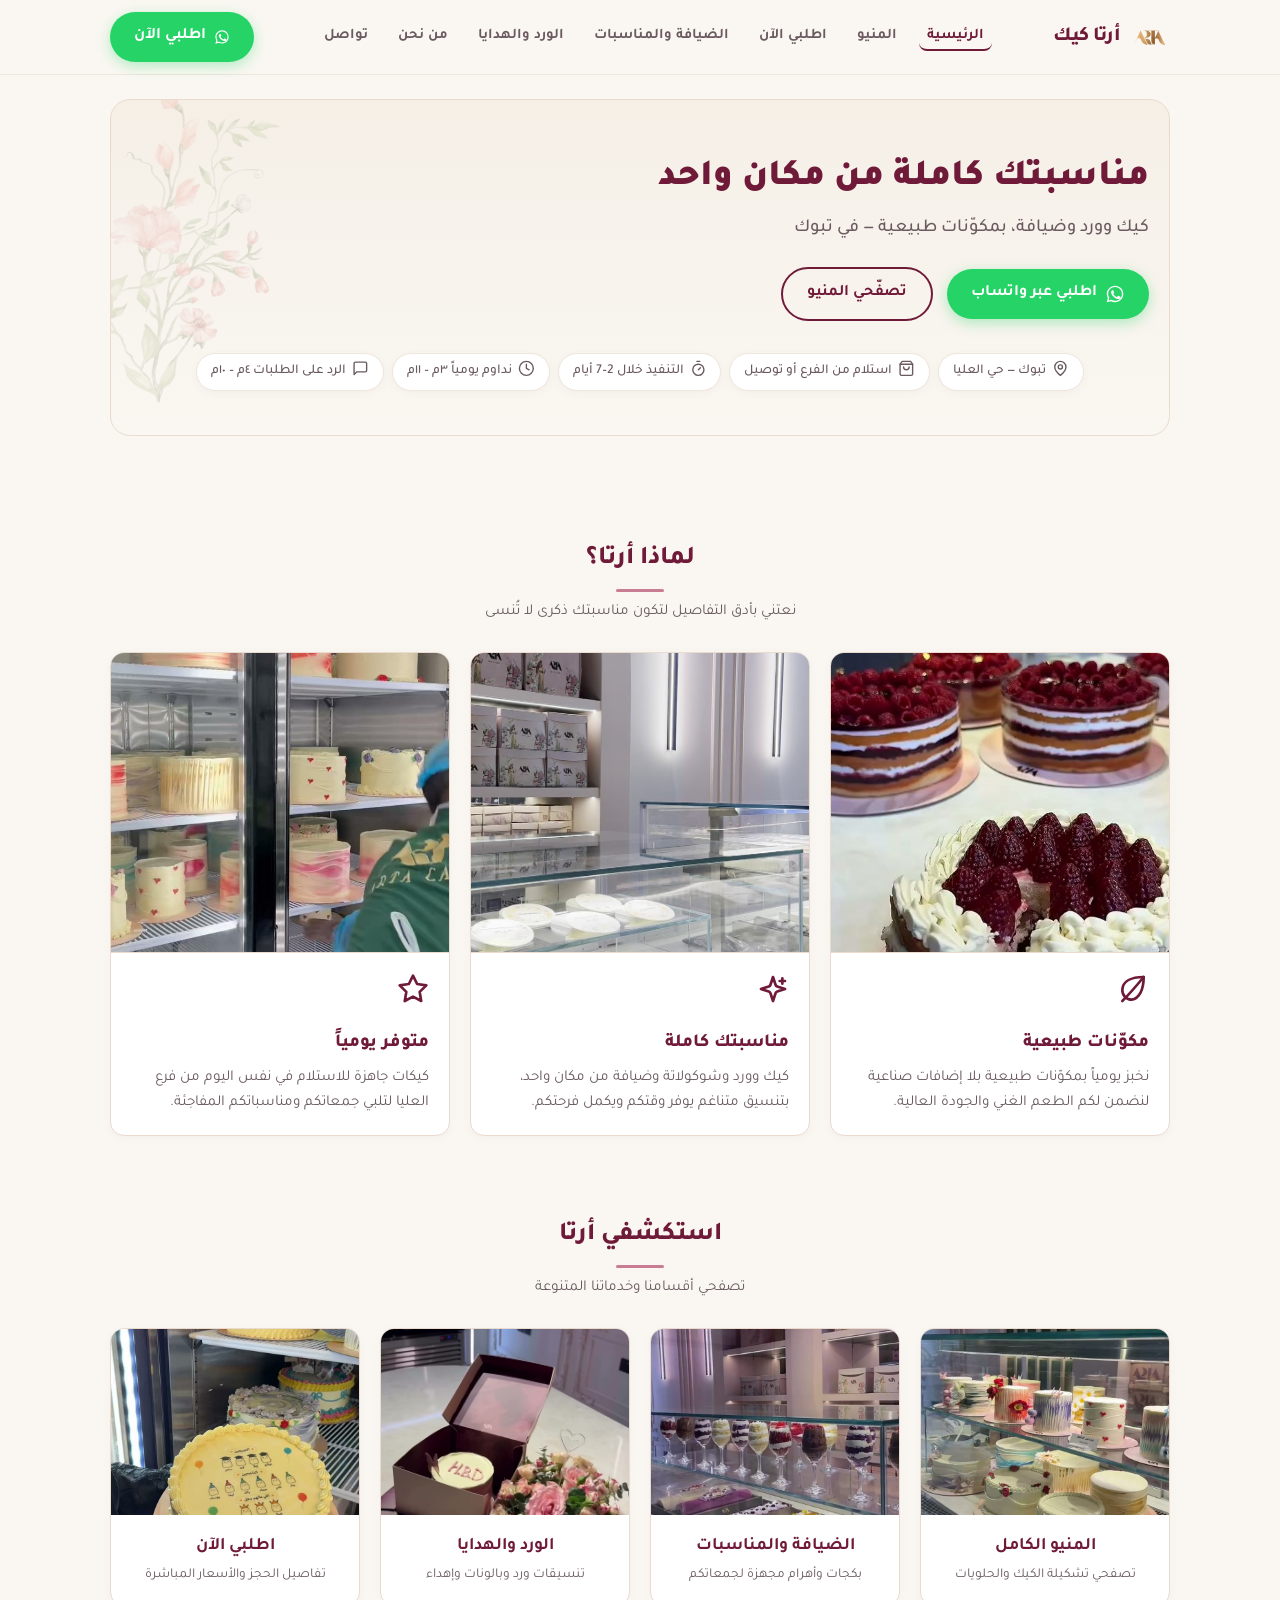
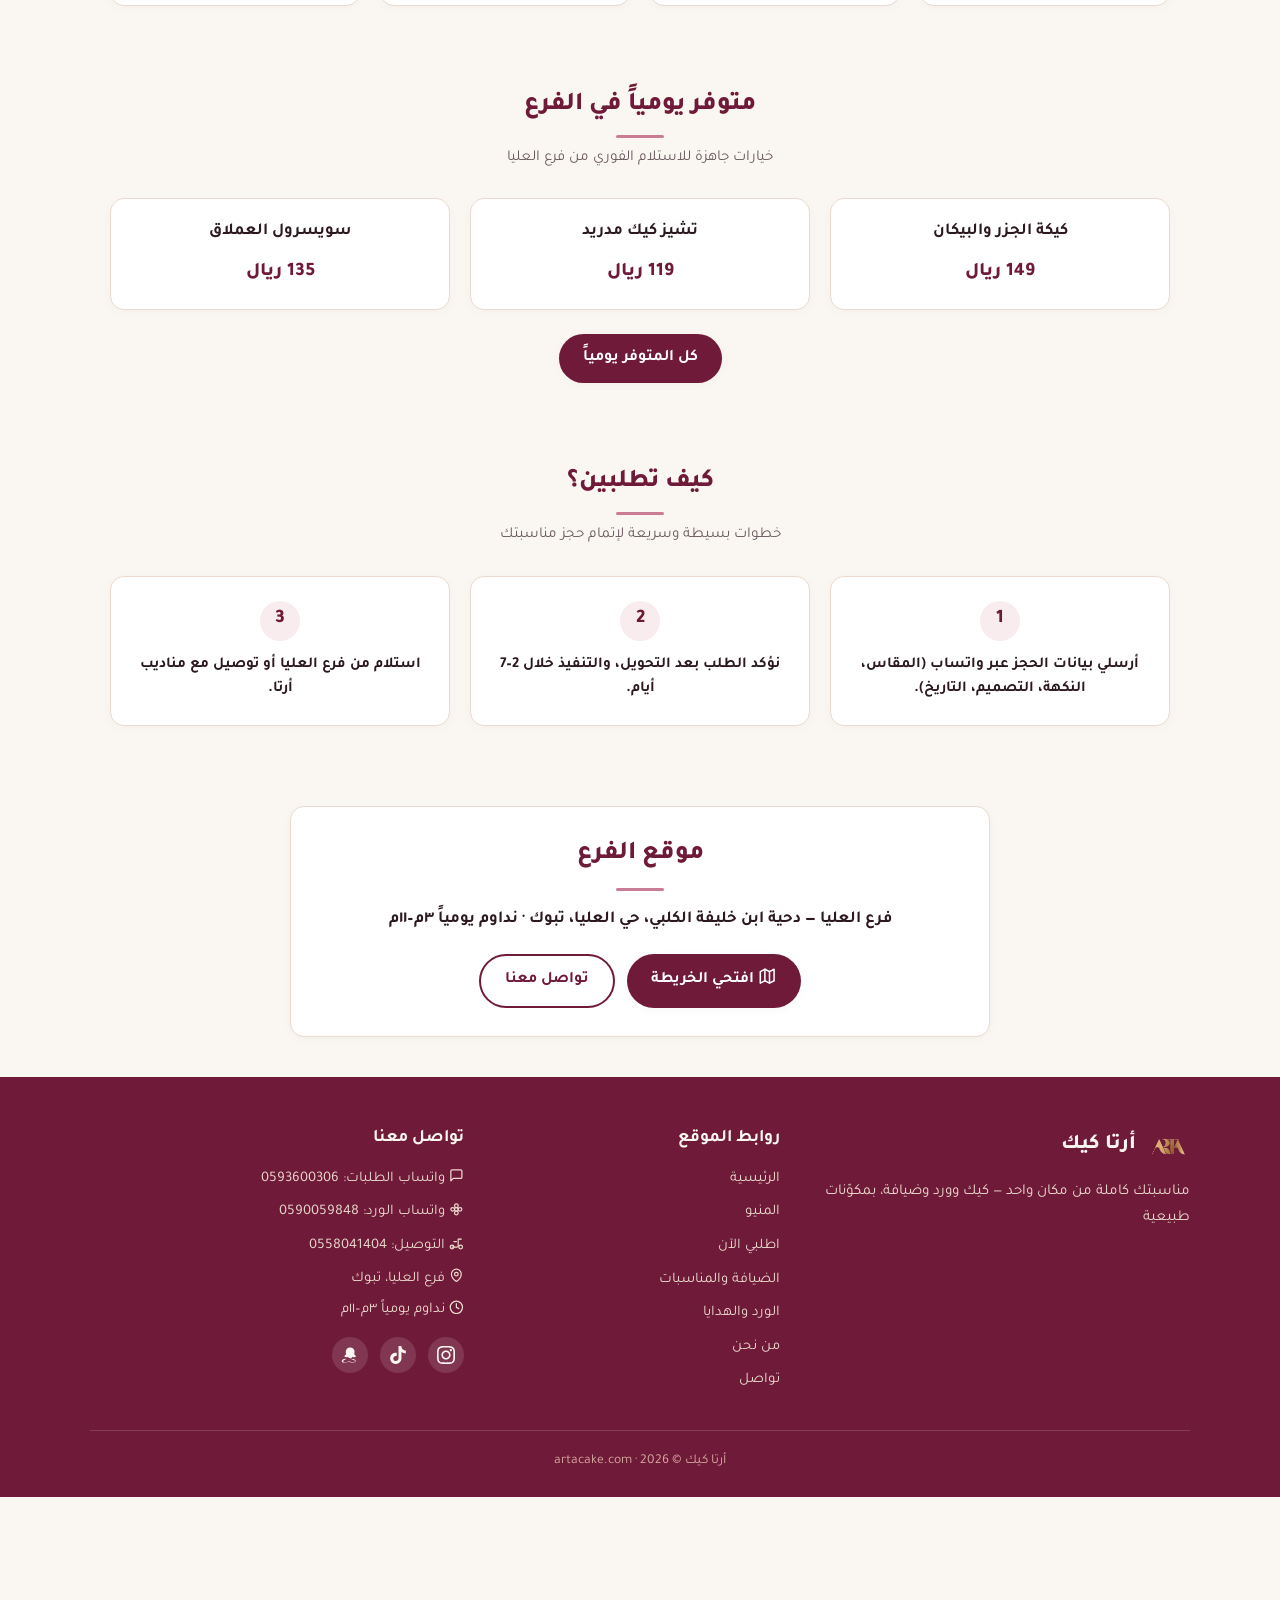
==== commit e51ad6c4: "دمج اكتساح الأيقونات" ====
--- a/index.html
+++ b/index.html
@@ -3,1277 +3,358 @@
 <head>
   <meta charset="UTF-8">
   <meta name="viewport" content="width=device-width, initial-scale=1.0">
-  <title>أرتا كيك | ARTA CAKE — كيك ومناسبات تبوك</title>
-
-  <!-- ضع كود بكسل تيك توك هنا -->
-
-  <!-- ضع وسم جوجل (gtag) هنا -->
+  <title>أرتا كيك | كيك ومناسبات وورد في تبوك</title>
+  <meta name="description" content="أرتا كيك في تبوك — وجهتك المتكاملة لكيك المناسبات والضيافة وتنسيق الورد بمكونات طبيعية وطازجة. نخبز يومياً لتجهيز أسعد لحظاتكم بأعلى جودة مع خيارات الاستلام المباشر أو التوصيل الفوري.">
+  <link rel="icon" type="image/png" href="/assets/logo.png">
+
+  <!-- Open Graph -->
+  <meta property="og:title" content="أرتا كيك | كيك ومناسبات وورد في تبوك">
+  <meta property="og:description" content="وجهتك المتكاملة لكيك المناسبات والضيافة وتنسيق الورد بمكونات طبيعية في تبوك.">
+  <meta property="og:image" content="https://artacake.com/assets/logo.png">
+  <meta property="og:url" content="https://artacake.com/">
+  <meta property="og:type" content="website">
+
+  <!-- TikTok Pixel Code Start -->
+  <script>
+  !function (w, d, t) {
+    w.TiktokAnalyticsObject=t;var ttq=w[t]=w[t]||[];ttq.methods=["page","track","identify","instances","debug","on","off","once","ready","alias","group","enableCookie","disableCookie","holdConsent","revokeConsent","grantConsent"],ttq.setAndDefer=function(t,e){t[e]=function(){t.push([e].concat(Array.prototype.slice.call(arguments,0)))}};for(var i=0;i<ttq.methods.length;i++)ttq.setAndDefer(ttq,ttq.methods[i]);ttq.instance=function(t){for(
+  var e=ttq._i[t]||[],n=0;n<ttq.methods.length;n++)ttq.setAndDefer(e,ttq.methods[n]);return e},ttq.load=function(e,n){var r="https://analytics.tiktok.com/i18n/pixel/events.js",o=n&&n.partner;ttq._i=ttq._i||{},ttq._i[e]=[],ttq._i[e]._u=r,ttq._t=ttq._t||{},ttq._t[e]=+new Date,ttq._o=ttq._o||{},ttq._o[e]=n||{};n=document.createElement("script")
+  ;n.type="text/javascript",n.async=!0,n.src=r+"?sdkid="+e+"&lib="+t;e=document.getElementsByTagName("script")[0];e.parentNode.insertBefore(n,e)};
+    ttq.load('DACS3TJC77UES974GK50');
+    ttq.page();
+  }(window, document, 'ttq');
+  </script>
+  <!-- TikTok Pixel Code End -->
+
+  <!-- Google tag (gtag.js) -->
+  <script async src="https://www.googletagmanager.com/gtag/js?id=AW-18423214890"></script>
+  <script>
+    window.dataLayer = window.dataLayer || [];
+    function gtag(){dataLayer.push(arguments);}
+    gtag('js', new Date());
+    gtag('config', 'AW-18423214890');
+  </script>
 
   <link rel="preconnect" href="https://fonts.googleapis.com">
   <link rel="preconnect" href="https://fonts.gstatic.com" crossorigin>
   <link href="https://fonts.googleapis.com/css2?family=Tajawal:wght@400;500;700;800;900&display=swap" rel="stylesheet">
-
-  <style>
-    :root {
-      --bg-cream: #FAF7F2;
-      --bg-card: #FFFFFF;
-      --bg-subtle: #F5EFE6;
-      --primary-berry: #701A39;
-      --primary-berry-hover: #5A132C;
-      --accent-rose: #C87D94;
-      --accent-soft: #F9ECEF;
-      --accent-gold: #B88E56;
-      --text-main: #2C1820;
-      --text-muted: #6B5B61;
-      --text-light: #8E7C83;
-      --border-color: #EFE6DC;
-      --border-card: #EADBCE;
-      --wa-green: #25D366;
-      --wa-green-hover: #20BA5A;
-      --wa-dark: #128C7E;
-      --radius-sm: 8px;
-      --radius-md: 14px;
-      --radius-lg: 20px;
-      --radius-full: 9999px;
-      --shadow-sm: 0 2px 8px rgba(112, 26, 57, 0.04);
-      --shadow-md: 0 4px 16px rgba(112, 26, 57, 0.07);
-      --shadow-wa: 0 4px 14px rgba(37, 211, 102, 0.35);
-    }
-
-    *, *::before, *::after {
-      box-sizing: border-box;
-      margin: 0;
-      padding: 0;
-    }
-
-    body {
-      font-family: 'Tajawal', -apple-system, BlinkMacSystemFont, 'Segoe UI', Roboto, Helvetica, Arial, sans-serif;
-      background-color: var(--bg-cream);
-      color: var(--text-main);
-      direction: rtl;
-      text-align: right;
-      line-height: 1.6;
-      -webkit-font-smoothing: antialiased;
-      -moz-osx-font-smoothing: grayscale;
-    }
-
-    .page-wrapper {
-      max-width: 520px;
-      margin: 0 auto;
-      padding: 20px 16px 110px 16px;
-      min-height: 100vh;
-      display: flex;
-      flex-direction: column;
-      gap: 20px;
-    }
-
-    /* 1. Header */
-    .header {
-      text-align: center;
-      padding: 16px 12px 6px 12px;
-    }
-
-    .logo-container {
-      display: inline-flex;
-      flex-direction: column;
-      align-items: center;
-      margin-bottom: 12px;
-    }
-
-    .shop-name {
-      font-size: 2.1rem;
-      font-weight: 900;
-      color: var(--primary-berry);
-      letter-spacing: -0.5px;
-      line-height: 1.2;
-    }
-
-    .shop-name-latin {
-      font-size: 0.85rem;
-      font-weight: 700;
-      letter-spacing: 3px;
-      color: var(--accent-rose);
-      margin-top: 2px;
-      text-transform: uppercase;
-      font-family: 'Tajawal', sans-serif;
-    }
-
-    .tagline-badge {
-      display: inline-block;
-      margin-top: 10px;
-      padding: 8px 16px;
-      background: var(--accent-soft);
-      border: 1px solid #F0D5DD;
-      border-radius: var(--radius-full);
-      color: var(--primary-berry);
-      font-size: 0.95rem;
-      font-weight: 500;
-      line-height: 1.5;
-    }
-
-    /* 2. Quick Info Bar */
-    .quick-info-bar {
-      display: flex;
-      flex-wrap: wrap;
-      justify-content: center;
-      gap: 8px;
-      background-color: var(--bg-card);
-      padding: 12px 14px;
-      border-radius: var(--radius-md);
-      border: 1px solid var(--border-color);
-      box-shadow: var(--shadow-sm);
-    }
-
-    .info-chip {
-      display: inline-flex;
-      align-items: center;
-      gap: 5px;
-      font-size: 0.82rem;
-      font-weight: 600;
-      color: var(--text-muted);
-      background: var(--bg-cream);
-      padding: 4px 10px;
-      border-radius: var(--radius-full);
-      border: 1px solid var(--border-card);
-      white-space: nowrap;
-    }
-
-    .info-chip-icon {
-      font-size: 0.9rem;
-    }
-
-    /* 3. WhatsApp Buttons & CTAs */
-    .wa-main-btn {
-      display: flex;
-      align-items: center;
-      justify-content: center;
-      gap: 10px;
-      width: 100%;
-      padding: 16px 20px;
-      background-color: var(--wa-green);
-      color: #FFFFFF;
-      text-decoration: none;
-      border-radius: var(--radius-md);
-      font-size: 1.2rem;
-      font-weight: 800;
-      box-shadow: var(--shadow-wa);
-      transition: background-color 0.2s ease, transform 0.15s ease;
-      cursor: pointer;
-    }
-
-    .wa-main-btn:hover, .wa-main-btn:active {
-      background-color: var(--wa-green-hover);
-      transform: translateY(-1px);
-    }
-
-    .wa-icon {
-      width: 26px;
-      height: 26px;
-      fill: currentColor;
-      flex-shrink: 0;
-    }
-
-    /* 4. Menu Section */
-    .menu-section {
-      display: flex;
-      flex-direction: column;
-      gap: 16px;
-    }
-
-    .section-title-wrap {
-      display: flex;
-      align-items: center;
-      gap: 8px;
-      margin-top: 4px;
-    }
-
-    .section-title {
-      font-size: 1.25rem;
-      font-weight: 800;
-      color: var(--primary-berry);
-    }
-
-    .section-divider {
-      flex: 1;
-      height: 1px;
-      background: var(--border-card);
-    }
-
-    .menu-card {
-      background-color: var(--bg-card);
-      border: 1px solid var(--border-card);
-      border-radius: var(--radius-lg);
-      padding: 16px 16px 12px 16px;
-      box-shadow: var(--shadow-sm);
-    }
-
-    .menu-card-header {
-      display: flex;
-      align-items: center;
-      justify-content: space-between;
-      padding-bottom: 12px;
-      margin-bottom: 6px;
-      border-bottom: 2px solid var(--bg-cream);
-    }
-
-    .menu-card-title {
-      font-size: 1.08rem;
-      font-weight: 800;
-      color: var(--primary-berry);
-      display: flex;
-      align-items: center;
-      gap: 6px;
-    }
-
-    .menu-card-tag {
-      font-size: 0.75rem;
-      font-weight: 600;
-      padding: 3px 8px;
-      border-radius: var(--radius-full);
-      background: var(--bg-subtle);
-      color: var(--text-muted);
-    }
-
-    .menu-items-list {
-      list-style: none;
-      display: flex;
-      flex-direction: column;
-    }
-
-    .menu-item {
-      display: flex;
-      align-items: center;
-      justify-content: space-between;
-      gap: 12px;
-      padding: 10px 0;
-      border-bottom: 1px dashed var(--border-color);
-    }
-
-    .menu-item:last-child {
-      border-bottom: none;
-      padding-bottom: 4px;
-    }
-
-    .menu-item-details {
-      flex: 1;
-      display: flex;
-      flex-direction: column;
-      gap: 2px;
-    }
-
-    .menu-item-name {
-      font-size: 0.95rem;
-      font-weight: 700;
-      color: var(--text-main);
-    }
-
-    .menu-item-desc {
-      font-size: 0.8rem;
-      color: var(--text-muted);
-    }
-
-    .menu-item-price-box {
-      display: flex;
-      align-items: baseline;
-      gap: 3px;
-      background: var(--bg-cream);
-      padding: 6px 10px;
-      border-radius: var(--radius-sm);
-      border: 1px solid var(--border-card);
-      flex-shrink: 0;
-    }
-
-    .menu-item-price-val {
-      font-size: 1rem;
-      font-weight: 800;
-      color: var(--primary-berry);
-    }
-
-    .menu-item-price-unit {
-      font-size: 0.75rem;
-      font-weight: 600;
-      color: var(--text-muted);
-    }
-
-    /* Flowers & Gifts special card */
-    .flower-action-box {
-      margin-top: 10px;
-      padding-top: 10px;
-      border-top: 1px dashed var(--border-color);
-      display: flex;
-      flex-direction: column;
-      gap: 8px;
-    }
-
-    .wa-flower-btn {
-      display: inline-flex;
-      align-items: center;
-      justify-content: center;
-      gap: 8px;
-      padding: 10px 16px;
-      background-color: var(--accent-rose);
-      color: #FFFFFF;
-      text-decoration: none;
-      border-radius: var(--radius-md);
-      font-size: 0.9rem;
-      font-weight: 700;
-      transition: background-color 0.2s ease;
-      cursor: pointer;
-    }
-
-    .wa-flower-btn:hover, .wa-flower-btn:active {
-      background-color: var(--primary-berry);
-    }
-
-    .wa-flower-btn .wa-icon {
-      width: 18px;
-      height: 18px;
-    }
-
-    .menu-note {
-      font-size: 0.8rem;
-      color: var(--text-muted);
-      text-align: center;
-      background: var(--bg-card);
-      padding: 8px 12px;
-      border-radius: var(--radius-md);
-      border: 1px dashed var(--border-card);
-      margin-top: -4px;
-    }
-
-    /* 5. Important Before Ordering */
-    .notice-card {
-      background-color: #FCF9F2;
-      border: 1px solid #EADBBA;
-      border-radius: var(--radius-lg);
-      padding: 16px;
-      box-shadow: var(--shadow-sm);
-    }
-
-    .notice-header {
-      display: flex;
-      align-items: center;
-      gap: 6px;
-      margin-bottom: 10px;
-    }
-
-    .notice-title {
-      font-size: 1.05rem;
-      font-weight: 800;
-      color: #784C0F;
-    }
-
-    .notice-list {
-      list-style: none;
-      display: flex;
-      flex-direction: column;
-      gap: 8px;
-    }
-
-    .notice-item {
-      position: relative;
-      padding-right: 18px;
-      font-size: 0.88rem;
-      color: #4A3A26;
-      line-height: 1.5;
-    }
-
-    .notice-item::before {
-      content: "•";
-      position: absolute;
-      right: 4px;
-      top: -1px;
-      color: #B57D2C;
-      font-size: 1.2rem;
-      font-weight: bold;
-    }
-
-    /* 6. Location Section */
-    .location-card {
-      background-color: var(--bg-card);
-      border: 1px solid var(--border-card);
-      border-radius: var(--radius-lg);
-      padding: 16px;
-      box-shadow: var(--shadow-sm);
-      display: flex;
-      flex-direction: column;
-      gap: 12px;
-    }
-
-    .location-header {
-      display: flex;
-      align-items: center;
-      gap: 8px;
-    }
-
-    .location-title {
-      font-size: 1.05rem;
-      font-weight: 800;
-      color: var(--primary-berry);
-    }
-
-    .location-address {
-      font-size: 0.92rem;
-      color: var(--text-main);
-      font-weight: 500;
-      line-height: 1.5;
-      background: var(--bg-cream);
-      padding: 10px 12px;
-      border-radius: var(--radius-md);
-      border: 1px solid var(--border-color);
-    }
-
-    .maps-btn {
-      display: inline-flex;
-      align-items: center;
-      justify-content: center;
-      gap: 8px;
-      padding: 12px 16px;
-      background-color: #FFFFFF;
-      color: var(--primary-berry);
-      text-decoration: none;
-      border-radius: var(--radius-md);
-      border: 1.5px solid var(--primary-berry);
-      font-size: 0.92rem;
-      font-weight: 700;
-      transition: all 0.2s ease;
-    }
-
-    .maps-btn:hover, .maps-btn:active {
-      background-color: var(--accent-soft);
-    }
-
-    .maps-icon {
-      width: 18px;
-      height: 18px;
-      fill: currentColor;
-    }
-
-    /* 7. Footer */
-    .footer {
-      text-align: center;
-      padding: 12px 0 6px 0;
-      font-size: 0.8rem;
-      color: var(--text-light);
-    }
-
-    /* 8. Sticky Bottom Bar */
-    .sticky-bar {
-      position: fixed;
-      bottom: 0;
-      left: 0;
-      right: 0;
-      background: rgba(250, 247, 242, 0.96);
-      backdrop-filter: blur(10px);
-      -webkit-backdrop-filter: blur(10px);
-      border-top: 1px solid var(--border-card);
-      padding: 10px 16px;
-      padding-bottom: max(10px, env(safe-area-inset-bottom));
-      z-index: 999;
-      box-shadow: 0 -4px 16px rgba(0, 0, 0, 0.06);
-    }
-
-    .sticky-bar-inner {
-      max-width: 520px;
-      margin: 0 auto;
-    }
-
-    .wa-sticky-btn {
-      display: flex;
-      align-items: center;
-      justify-content: center;
-      gap: 10px;
-      width: 100%;
-      padding: 13px 20px;
-      background-color: var(--wa-green);
-      color: #FFFFFF;
-      text-decoration: none;
-      border-radius: var(--radius-md);
-      font-size: 1.1rem;
-      font-weight: 800;
-      box-shadow: var(--shadow-wa);
-      transition: background-color 0.2s ease;
-      cursor: pointer;
-    }
-
-    .wa-sticky-btn:hover, .wa-sticky-btn:active {
-      background-color: var(--wa-green-hover);
-    }
-  </style>
+  <link rel="stylesheet" href="/assets/site.css">
 </head>
 <body>
 
-  <div class="page-wrapper">
-
-    <!-- 1. ترويسة -->
-    <header class="header">
-      <div class="logo-container">
-        <h1 class="shop-name">أرتا كيك</h1>
-        <span class="shop-name-latin">ARTA CAKE</span>
-      </div>
-      <div>
-        <p class="tagline-badge">مناسبتك كاملة من مكان واحد — كيك وورد وضيافة، بمكوّنات طبيعية</p>
-      </div>
-    </header>
-
-    <!-- 2. سطر معلومات سريع -->
-    <section class="quick-info-bar" aria-label="معلومات سريعة">
-      <div class="info-chip">
-        <span class="info-chip-icon">📍</span>
-        <span>تبوك — حي العليا</span>
-      </div>
-      <div class="info-chip">
-        <span class="info-chip-icon">🛍️</span>
-        <span>استلام من الفرع أو توصيل</span>
-      </div>
-      <div class="info-chip">
-        <span class="info-chip-icon">⏱️</span>
-        <span>التنفيذ خلال 2–7 أيام</span>
-      </div>
-      <div class="info-chip">
-        <span class="info-chip-icon">🕐</span>
-        <span>نداوم يومياً ٣م – ١١م</span>
-      </div>
-      <div class="info-chip">
-        <span class="info-chip-icon">💬</span>
-        <span>الرد على الطلبات ٤م – ١٠م</span>
-      </div>
-    </section>
-
-    <!-- 3. زر واتساب رئيسي كبير -->
-    <div>
-      <a href="https://wa.me/966593600306?text=%D9%85%D8%B1%D8%AD%D8%A8%D8%A7%D9%8B%20%D8%A3%D8%B1%D8%AA%D8%A7%20%D9%83%D9%8A%D9%83%20%F0%9F%8C%B8%20%D8%A8%D9%8A%D8%A7%D9%86%D8%A7%D8%AA%20%D8%A7%D9%84%D8%AD%D8%AC%D8%B2%3A%0A%D8%A7%D9%84%D9%85%D9%82%D8%A7%D8%B3%3A%0A%D8%A7%D9%84%D9%86%D9%83%D9%87%D8%A9%3A%0A%D8%A7%D9%84%D8%AA%D8%B5%D9%85%D9%8A%D9%85%3A%0A%D8%A7%D9%84%D9%83%D8%AA%D8%A7%D8%A8%D8%A9%3A%0A%D8%A7%D9%84%D9%8A%D9%88%D9%85%20%D9%88%D8%A7%D9%84%D8%AA%D8%A7%D8%B1%D9%8A%D8%AE%20%D9%88%D8%A7%D9%84%D9%88%D9%82%D8%AA%3A%0A%D8%A7%D8%B3%D8%AA%D9%84%D8%A7%D9%85%20%D8%A3%D9%88%20%D8%AA%D9%88%D8%B5%D9%8A%D9%84%3A%0A%D8%A7%D9%84%D8%A7%D8%B3%D9%85%3A%0A%D8%B1%D9%82%D9%85%20%D8%A7%D9%84%D8%AC%D9%88%D8%A7%D9%84%3A" class="wa-main-btn track-wa-click" target="_blank" rel="noopener noreferrer">
-        <svg class="wa-icon" viewBox="0 0 24 24" aria-hidden="true">
-          <path d="M12.04 2C6.58 2 2.13 6.45 2.13 11.91C2.13 13.66 2.59 15.36 3.45 16.86L2.05 22L7.3 20.62C8.75 21.41 10.38 21.83 12.04 21.83C17.5 21.83 21.95 17.38 21.95 11.92C21.95 9.27 20.92 6.78 19.05 4.91C17.18 3.03 14.69 2 12.04 2M12.05 3.67C14.25 3.67 16.31 4.53 17.87 6.09C19.42 7.65 20.28 9.72 20.28 11.92C20.28 16.46 16.58 20.15 12.04 20.15C10.56 20.15 9.11 19.76 7.85 19L7.55 18.83L4.43 19.65L5.26 16.61L5.06 16.29C4.24 15 3.8 13.47 3.8 11.91C3.81 7.37 7.5 3.67 12.05 3.67M9.05 7.42C8.86 7.42 8.56 7.49 8.3 7.78C8.04 8.07 7.31 8.76 7.31 10.17C7.31 11.58 8.34 12.94 8.48 13.13C8.63 13.32 10.45 16.12 13.24 17.32C13.9 17.61 14.42 17.78 14.82 17.91C15.48 18.12 16.09 18.09 16.56 18.02C17.09 17.94 18.18 17.36 18.41 16.71C18.64 16.07 18.64 15.52 18.57 15.4C18.5 15.29 18.31 15.22 18.03 15.08C17.74 14.94 16.34 14.25 16.08 14.15C15.82 14.06 15.63 14.01 15.44 14.3C15.25 14.59 14.71 15.22 14.55 15.4C14.39 15.59 14.23 15.61 13.94 15.47C13.66 15.33 12.74 15.03 11.64 14.05C10.79 13.29 10.21 12.35 10.05 12.07C9.88 11.78 10.03 11.63 10.18 11.49C10.31 11.36 10.46 11.16 10.61 10.99C10.75 10.82 10.8 10.69 10.89 10.51C10.99 10.32 10.94 10.16 10.87 10.02C10.8 9.88 10.23 8.48 10 7.92C9.77 7.37 9.54 7.45 9.37 7.44C9.21 7.43 9.05 7.42 9.05 7.42Z"/>
-        </svg>
-        <span>اطلبي عبر واتساب</span>
-      </a>
-    </div>
-
-    <!-- 4. قسم المنيو -->
-    <main class="menu-section">
-      <div class="section-title-wrap">
-        <h2 class="section-title">قائمة الأسعار</h2>
-        <div class="section-divider"></div>
-      </div>
-
-      <!-- أ. كيك المناسبات — ارتفاع منخفض -->
-      <article class="menu-card">
-        <div class="menu-card-header">
-          <h3 class="menu-card-title">🎂 كيك المناسبات — ارتفاع منخفض</h3>
-        </div>
-        <ul class="menu-items-list">
-          <li class="menu-item">
-            <div class="menu-item-details">
-              <span class="menu-item-name">4 إنش</span>
-              <span class="menu-item-desc">شخصان</span>
-            </div>
-            <div class="menu-item-price-box">
-              <span class="menu-item-price-val">49</span>
-              <span class="menu-item-price-unit">ريال</span>
-            </div>
+  <!-- 1. الترويسة الموحّدة -->
+  <header class="site-header">
+    <div class="site-header-inner">
+      <a href="/" class="site-brand">
+        <img src="/assets/logo.png" alt="أرتا كيك" class="site-logo">
+        <span class="site-brand-name">أرتا كيك</span>
+      </a>
+
+      <nav class="site-nav" aria-label="التنقّل الرئيسي">
+        <ul class="site-nav-menu">
+          <li><a href="/" class="site-nav-link">الرئيسية</a></li>
+          <li><a href="/menu/" class="site-nav-link">المنيو</a></li>
+          <li><a href="/order/" class="site-nav-link">اطلبي الآن</a></li>
+          <li><a href="/events/" class="site-nav-link">الضيافة والمناسبات</a></li>
+          <li><a href="/gifts/" class="site-nav-link">الورد والهدايا</a></li>
+          <li><a href="/about/" class="site-nav-link">من نحن</a></li>
+          <li><a href="/contact/" class="site-nav-link">تواصل</a></li>
+        </ul>
+      </nav>
+
+      <div class="site-header-actions">
+        <a href="https://wa.me/966593600306?text=%D9%85%D8%B1%D8%AD%D8%A8%D8%A7%D9%8B%20%D8%A3%D8%B1%D8%AA%D8%A7%20%D9%83%D9%8A%D9%83%20%F0%9F%8C%B8%20%D8%A8%D9%8A%D8%A7%D9%86%D8%A7%D8%AA%20%D8%A7%D9%84%D8%AD%D8%AC%D8%B2%3A%0A%D8%A7%D9%84%D9%85%D9%82%D8%A7%D8%B3%3A%0A%D8%A7%D9%84%D9%86%D9%83%D9%87%D8%A9%3A%0A%D8%A7%D9%84%D8%AA%D8%B5%D9%85%D9%8A%D9%85%3A%0A%D8%A7%D9%84%D9%83%D8%AA%D8%A7%D8%A8%D8%A9%3A%0A%D8%A7%D9%84%D9%8A%D9%88%D9%85%20%D9%88%D8%A7%D9%84%D8%AA%D8%A7%D8%B1%D9%8A%D8%AE%20%D9%88%D8%A7%D9%84%D9%88%D9%82%D8%AA%3A%0A%D8%A7%D8%B3%D8%AA%D9%84%D8%A7%D9%85%20%D8%A3%D9%88%20%D8%AA%D9%88%D8%B5%D9%8A%D9%84%3A%0A%D8%A7%D9%84%D8%A7%D8%B3%D9%85%3A%0A%D8%B1%D9%82%D9%85%20%D8%A7%D9%84%D8%AC%D9%88%D8%A7%D9%84%3A" class="site-header-wa btn-wa track-wa-click" target="_blank" rel="noopener noreferrer">
+          <svg class="wa-icon" viewBox="0 0 24 24" aria-hidden="true">
+            <path fill="currentColor" d="M12.04 2C6.58 2 2.13 6.45 2.13 11.91C2.13 13.66 2.59 15.36 3.45 16.86L2.05 22L7.3 20.62C8.75 21.41 10.38 21.83 12.04 21.83C17.5 21.83 21.95 17.38 21.95 11.92C21.95 9.27 20.92 6.78 19.05 4.91C17.18 3.03 14.69 2 12.04 2M12.05 3.67C14.25 3.67 16.31 4.53 17.87 6.09C19.42 7.65 20.28 9.72 20.28 11.92C20.28 16.46 16.58 20.15 12.04 20.15C10.56 20.15 9.11 19.76 7.85 19L7.55 18.83L4.43 19.65L5.26 16.61L5.06 16.29C4.24 15 3.8 13.47 3.8 11.91C3.81 7.37 7.5 3.67 12.05 3.67M9.05 7.42C8.86 7.42 8.56 7.49 8.3 7.78C8.04 8.07 7.31 8.76 7.31 10.17C7.31 11.58 8.34 12.94 8.48 13.13C8.63 13.32 10.45 16.12 13.24 17.32C13.9 17.61 14.42 17.78 14.82 17.91C15.48 18.12 16.09 18.09 16.56 18.02C17.09 17.94 18.18 17.36 18.41 16.71C18.64 16.07 18.64 15.52 18.57 15.4C18.5 15.29 18.31 15.22 18.03 15.08C17.74 14.94 16.34 14.25 16.08 14.15C15.82 14.06 15.63 14.01 15.44 14.3C15.25 14.59 14.71 15.22 14.55 15.4C14.39 15.59 14.23 15.61 13.94 15.47C13.66 15.33 12.74 15.03 11.64 14.05C10.79 13.29 10.21 12.35 10.05 12.07C9.88 11.78 10.03 11.63 10.18 11.49C10.31 11.36 10.46 11.16 10.61 10.99C10.75 10.82 10.8 10.69 10.89 10.51C10.99 10.32 10.94 10.16 10.87 10.02C10.8 9.88 10.23 8.48 10 7.92C9.77 7.37 9.54 7.45 9.37 7.44C9.21 7.43 9.05 7.42 9.05 7.42Z"/>
+          </svg>
+          <span>اطلبي الآن</span>
+        </a>
+        <button class="site-nav-toggle" aria-label="فتح القائمة" aria-expanded="false">
+          <span class="nav-toggle-icon"><svg class="icon icon-nav" aria-hidden="true"><use href="/assets/icons.svg#i-menu"></use></svg></span>
+        </button>
+      </div>
+    </div>
+  </header>
+
+  <!-- 2. قسم الهيرو (Hero) -->
+  <section class="section" style="padding-top: 24px;">
+    <div class="hero">
+      <img src="/assets/flower.png" alt="" class="hero-flower-decor" aria-hidden="true">
+      <div class="hero-content-grid">
+        <div class="hero-text-col">
+          <h1 class="hero-title">مناسبتك كاملة من مكان واحد</h1>
+          <p class="hero-subtitle">كيك وورد وضيافة، بمكوّنات طبيعية — في تبوك</p>
+
+          <div class="hero-buttons">
+            <a href="https://wa.me/966593600306?text=%D9%85%D8%B1%D8%AD%D8%A8%D8%A7%D9%8B%20%D8%A3%D8%B1%D8%AA%D8%A7%20%D9%83%D9%8A%D9%83%20%F0%9F%8C%B8%20%D8%A8%D9%8A%D8%A7%D9%86%D8%A7%D8%AA%20%D8%A7%D9%84%D8%AD%D8%AC%D8%B2%3A%0A%D8%A7%D9%84%D9%85%D9%82%D8%A7%D8%B3%3A%0A%D8%A7%D9%84%D9%86%D9%83%D9%87%D8%A9%3A%0A%D8%A7%D9%84%D8%AA%D8%B5%D9%85%D9%8A%D9%85%3A%0A%D8%A7%D9%84%D9%83%D8%AA%D8%A7%D8%A8%D8%A9%3A%0A%D8%A7%D9%84%D9%8A%D9%88%D9%85%20%D9%88%D8%A7%D9%84%D8%AA%D8%A7%D8%B1%D9%8A%D8%AE%20%D9%88%D8%A7%D9%84%D9%88%D9%82%D8%AA%3A%0A%D8%A7%D8%B3%D8%AA%D9%84%D8%A7%D9%85%20%D8%A3%D9%88%20%D8%AA%D9%88%D8%B5%D9%8A%D9%84%3A%0A%D8%A7%D9%84%D8%A7%D8%B3%D9%85%3A%0A%D8%B1%D9%82%D9%85%20%D8%A7%D9%84%D8%AC%D9%88%D8%A7%D9%84%3A" class="btn-wa track-wa-click" target="_blank" rel="noopener noreferrer">
+              <svg class="wa-icon" viewBox="0 0 24 24" aria-hidden="true">
+                <path fill="currentColor" d="M12.04 2C6.58 2 2.13 6.45 2.13 11.91C2.13 13.66 2.59 15.36 3.45 16.86L2.05 22L7.3 20.62C8.75 21.41 10.38 21.83 12.04 21.83C17.5 21.83 21.95 17.38 21.95 11.92C21.95 9.27 20.92 6.78 19.05 4.91C17.18 3.03 14.69 2 12.04 2M12.05 3.67C14.25 3.67 16.31 4.53 17.87 6.09C19.42 7.65 20.28 9.72 20.28 11.92C20.28 16.46 16.58 20.15 12.04 20.15C10.56 20.15 9.11 19.76 7.85 19L7.55 18.83L4.43 19.65L5.26 16.61L5.06 16.29C4.24 15 3.8 13.47 3.8 11.91C3.81 7.37 7.5 3.67 12.05 3.67M9.05 7.42C8.86 7.42 8.56 7.49 8.3 7.78C8.04 8.07 7.31 8.76 7.31 10.17C7.31 11.58 8.34 12.94 8.48 13.13C8.63 13.32 10.45 16.12 13.24 17.32C13.9 17.61 14.42 17.78 14.82 17.91C15.48 18.12 16.09 18.09 16.56 18.02C17.09 17.94 18.18 17.36 18.41 16.71C18.64 16.07 18.64 15.52 18.57 15.4C18.5 15.29 18.31 15.22 18.03 15.08C17.74 14.94 16.34 14.25 16.08 14.15C15.82 14.06 15.63 14.01 15.44 14.3C15.25 14.59 14.71 15.22 14.55 15.4C14.39 15.59 14.23 15.61 13.94 15.47C13.66 15.33 12.74 15.03 11.64 14.05C10.79 13.29 10.21 12.35 10.05 12.07C9.88 11.78 10.03 11.63 10.18 11.49C10.31 11.36 10.46 11.16 10.61 10.99C10.75 10.82 10.8 10.69 10.89 10.51C10.99 10.32 10.94 10.16 10.87 10.02C10.8 9.88 10.23 8.48 10 7.92C9.77 7.37 9.54 7.45 9.37 7.44C9.21 7.43 9.05 7.42 9.05 7.42Z"/>
+              </svg>
+              <span>اطلبي عبر واتساب</span>
+            </a>
+            <a href="/menu/" class="btn-outline">تصفّحي المنيو</a>
+          </div>
+        </div>
+
+        <div class="hero-media-col">
+          <picture>
+            <source media="(max-width: 768px)" srcset="/assets/photos/flower-cake-4x3.jpg">
+            <img src="/assets/photos/flower-cake.jpg" alt="كيكة مناسبات مزيّنة بالورد من أرتا كيك" class="hero-image" width="600" height="750">
+          </picture>
+        </div>
+      </div>
+
+      <div class="quick-info-bar" aria-label="معلومات سريعة">
+        <div class="info-chip">
+          <span class="info-chip-icon"><svg class="icon icon-chip" aria-hidden="true"><use href="/assets/icons.svg#i-pin"></use></svg></span>
+          <span>تبوك — حي العليا</span>
+        </div>
+        <div class="info-chip">
+          <span class="info-chip-icon"><svg class="icon icon-chip" aria-hidden="true"><use href="/assets/icons.svg#i-bag"></use></svg></span>
+          <span>استلام من الفرع أو توصيل</span>
+        </div>
+        <div class="info-chip">
+          <span class="info-chip-icon"><svg class="icon icon-chip" aria-hidden="true"><use href="/assets/icons.svg#i-timer"></use></svg></span>
+          <span>التنفيذ خلال 2–7 أيام</span>
+        </div>
+        <div class="info-chip">
+          <span class="info-chip-icon"><svg class="icon icon-chip" aria-hidden="true"><use href="/assets/icons.svg#i-clock"></use></svg></span>
+          <span>نداوم يومياً ٣م – ١١م</span>
+        </div>
+        <div class="info-chip">
+          <span class="info-chip-icon"><svg class="icon icon-chip" aria-hidden="true"><use href="/assets/icons.svg#i-chat"></use></svg></span>
+          <span>الرد على الطلبات ٤م – ١٠م</span>
+        </div>
+      </div>
+    </div>
+  </section>
+
+  <!-- 3. قسم لماذا أرتا -->
+  <section class="section">
+    <div class="section-title-wrap">
+      <h2 class="section-title">لماذا أرتا؟</h2>
+      <div class="section-divider"></div>
+      <p class="section-subtitle">نعتني بأدق التفاصيل لتكون مناسبتك ذكرى لا تُنسى</p>
+    </div>
+
+    <div class="feature-grid">
+      <div class="card card-with-photo">
+        <img src="/assets/photos/cake-cut-4x3.jpg" alt="كيكة توت مقطوعة تُظهر الحشوة الطبيعية" class="card-photo" width="400" height="300" loading="lazy">
+        <div class="card-content">
+          <span class="card-icon" aria-hidden="true"><svg class="icon icon-card" aria-hidden="true"><use href="/assets/icons.svg#i-leaf"></use></svg></span>
+          <h3 class="card-title">مكوّنات طبيعية</h3>
+          <p class="card-desc">نخبز يومياً بمكوّنات طبيعية بلا إضافات صناعية لنضمن لكم الطعم الغني والجودة العالية.</p>
+        </div>
+      </div>
+
+      <div class="card card-with-photo">
+        <img src="/assets/photos/interior-display-4x3.jpg" alt="أرفف وبوكسات العرض الداخلي في أرتا كيك" class="card-photo" width="400" height="300" loading="lazy">
+        <div class="card-content">
+          <span class="card-icon" aria-hidden="true"><svg class="icon icon-card" aria-hidden="true"><use href="/assets/icons.svg#i-sparkles"></use></svg></span>
+          <h3 class="card-title">مناسبتك كاملة</h3>
+          <p class="card-desc">كيك وورد وشوكولاتة وضيافة من مكان واحد، بتنسيق متناغم يوفر وقتكم ويكمل فرحتكم.</p>
+        </div>
+      </div>
+
+      <div class="card card-with-photo">
+        <img src="/assets/photos/fridge-cakes-4x3.jpg" alt="ثلاجة عرض الكيكات اليومية الجاهزة" class="card-photo" width="400" height="300" loading="lazy">
+        <div class="card-content">
+          <span class="card-icon" aria-hidden="true"><svg class="icon icon-card" aria-hidden="true"><use href="/assets/icons.svg#i-star"></use></svg></span>
+          <h3 class="card-title">متوفر يومياً</h3>
+          <p class="card-desc">كيكات جاهزة للاستلام في نفس اليوم من فرع العليا لتلبي جمعاتكم ومناسباتكم المفاجئة.</p>
+        </div>
+      </div>
+    </div>
+  </section>
+
+  <!-- 4. قسم استكشفي -->
+  <section class="section">
+    <div class="section-title-wrap">
+      <h2 class="section-title">استكشفي أرتا</h2>
+      <div class="section-divider"></div>
+      <p class="section-subtitle">تصفحي أقسامنا وخدماتنا المتنوعة</p>
+    </div>
+
+    <div class="explore-grid">
+      <a href="/menu/" class="explore-card">
+        <div class="explore-thumb">
+          <img src="/assets/photos/display-cakes-4x3.jpg" alt="فاترينة كيكات أرتا كيك" class="explore-photo" width="400" height="300" loading="lazy">
+        </div>
+        <div class="explore-body">
+          <h3 class="explore-title">المنيو الكامل</h3>
+          <p class="explore-sub">تصفحي تشكيلة الكيك والحلويات</p>
+        </div>
+      </a>
+
+      <a href="/events/" class="explore-card">
+        <div class="explore-thumb">
+          <img src="/assets/photos/interior-desserts-4x3.jpg" alt="أصناف الضيافة وكاسات الحلى" class="explore-photo" width="400" height="300" loading="lazy">
+        </div>
+        <div class="explore-body">
+          <h3 class="explore-title">الضيافة والمناسبات</h3>
+          <p class="explore-sub">بكجات وأهرام مجهزة لجمعاتكم</p>
+        </div>
+      </a>
+
+      <a href="/gifts/" class="explore-card">
+        <div class="explore-thumb">
+          <img src="/assets/photos/gift-box-4x3.jpg" alt="بوكس إهداء توتي بورد وكيكة" class="explore-photo" width="400" height="300" loading="lazy">
+        </div>
+        <div class="explore-body">
+          <h3 class="explore-title">الورد والهدايا</h3>
+          <p class="explore-sub">تنسيقات ورد وبالونات وإهداء</p>
+        </div>
+      </a>
+
+      <a href="/order/" class="explore-card">
+        <div class="explore-thumb">
+          <img src="/assets/photos/custom-cake-4x3.jpg" alt="كيكة مخصصة للمناسبات" class="explore-photo" width="400" height="300" loading="lazy">
+        </div>
+        <div class="explore-body">
+          <h3 class="explore-title">اطلبي الآن</h3>
+          <p class="explore-sub">تفاصيل الحجز والأسعار المباشرة</p>
+        </div>
+      </a>
+    </div>
+  </section>
+
+  <!-- 5. قسم متوفر يومياً -->
+  <section class="section">
+    <div class="section-title-wrap">
+      <h2 class="section-title">متوفر يومياً في الفرع</h2>
+      <div class="section-divider"></div>
+      <p class="section-subtitle">خيارات جاهزة للاستلام الفوري من فرع العليا</p>
+    </div>
+
+    <div class="daily-highlight-grid">
+      <div class="daily-item-card">
+        <span class="daily-item-name">كيكة الجزر والبيكان</span>
+        <span class="daily-item-price">149 ريال</span>
+      </div>
+
+      <div class="daily-item-card">
+        <span class="daily-item-name">تشيز كيك مدريد</span>
+        <span class="daily-item-price">119 ريال</span>
+      </div>
+
+      <div class="daily-item-card">
+        <span class="daily-item-name">سويسرول العملاق</span>
+        <span class="daily-item-price">135 ريال</span>
+      </div>
+    </div>
+
+    <div style="text-align: center;">
+      <a href="/order/#daily" class="btn-berry">كل المتوفر يومياً</a>
+    </div>
+  </section>
+
+  <!-- 6. قسم كيف تطلبين؟ -->
+  <section class="section">
+    <div class="section-title-wrap">
+      <h2 class="section-title">كيف تطلبين؟</h2>
+      <div class="section-divider"></div>
+      <p class="section-subtitle">خطوات بسيطة وسريعة لإتمام حجز مناسبتك</p>
+    </div>
+
+    <div class="steps-grid">
+      <div class="step-card">
+        <div class="step-num">1</div>
+        <p class="step-text">أرسلي بيانات الحجز عبر واتساب (المقاس، النكهة، التصميم، التاريخ).</p>
+      </div>
+
+      <div class="step-card">
+        <div class="step-num">2</div>
+        <p class="step-text">نؤكد الطلب بعد التحويل، والتنفيذ خلال 2–7 أيام.</p>
+      </div>
+
+      <div class="step-card">
+        <div class="step-num">3</div>
+        <p class="step-text">استلام من فرع العليا أو توصيل مع مناديب أرتا.</p>
+      </div>
+    </div>
+  </section>
+
+  <!-- 7. قسم الموقع المختصر -->
+  <section class="section">
+    <div class="location-brief-card">
+      <h2 class="section-title" style="margin-bottom: 12px;">موقع الفرع</h2>
+      <div class="section-divider" style="margin-bottom: 16px;"></div>
+      <p class="location-brief-text">فرع العليا — دحية ابن خليفة الكلبي، حي العليا، تبوك · نداوم يومياً ٣م–١١م</p>
+      <div class="location-brief-actions">
+        <a href="https://www.google.com/maps/search/?api=1&query=%D8%A3%D8%B1%D8%AA%D8%A7+%D9%83%D9%8A%D9%83+%D8%A7%D9%84%D8%B9%D9%84%D9%8A%D8%A7+%D8%AA%D8%A8%D9%88%D9%83" class="btn-berry" target="_blank" rel="noopener noreferrer">
+          <span><svg class="icon icon-btn" aria-hidden="true"><use href="/assets/icons.svg#i-map"></use></svg> افتحي الخريطة</span>
+        </a>
+        <a href="/contact/" class="btn-outline">تواصل معنا</a>
+      </div>
+    </div>
+  </section>
+
+  <!-- 8. التذييل الموحّد -->
+  <footer class="site-footer">
+    <div class="site-footer-inner">
+      <div class="footer-col footer-col-brand">
+        <div class="footer-brand">
+          <img src="/assets/logo.png" alt="أرتا كيك" class="footer-logo">
+          <span class="footer-brand-name">أرتا كيك</span>
+        </div>
+        <p class="footer-tagline">مناسبتك كاملة من مكان واحد — كيك وورد وضيافة، بمكوّنات طبيعية</p>
+      </div>
+
+      <div class="footer-col footer-col-links">
+        <h3 class="footer-heading">روابط الموقع</h3>
+        <ul class="footer-nav">
+          <li><a href="/">الرئيسية</a></li>
+          <li><a href="/menu/">المنيو</a></li>
+          <li><a href="/order/">اطلبي الآن</a></li>
+          <li><a href="/events/">الضيافة والمناسبات</a></li>
+          <li><a href="/gifts/">الورد والهدايا</a></li>
+          <li><a href="/about/">من نحن</a></li>
+          <li><a href="/contact/">تواصل</a></li>
+        </ul>
+      </div>
+
+      <div class="footer-col footer-col-contact">
+        <h3 class="footer-heading">تواصل معنا</h3>
+        <ul class="footer-contact-list">
+          <li>
+            <a href="https://wa.me/966593600306" class="footer-contact-link track-wa-click" target="_blank" rel="noopener noreferrer">
+              <span><svg class="icon" aria-hidden="true"><use href="/assets/icons.svg#i-chat"></use></svg> واتساب الطلبات: 0593600306</span>
+            </a>
           </li>
-          <li class="menu-item">
-            <div class="menu-item-details">
-              <span class="menu-item-name">5 إنش</span>
-              <span class="menu-item-desc">4 أشخاص</span>
-            </div>
-            <div class="menu-item-price-box">
-              <span class="menu-item-price-val">65</span>
-              <span class="menu-item-price-unit">ريال</span>
-            </div>
+          <li>
+            <a href="https://wa.me/966590059848" class="footer-contact-link track-wa-click" target="_blank" rel="noopener noreferrer">
+              <span><svg class="icon" aria-hidden="true"><use href="/assets/icons.svg#i-flower"></use></svg> واتساب الورد: 0590059848</span>
+            </a>
           </li>
-          <li class="menu-item">
-            <div class="menu-item-details">
-              <span class="menu-item-name">6 إنش</span>
-              <span class="menu-item-desc">8 أشخاص</span>
-            </div>
-            <div class="menu-item-price-box">
-              <span class="menu-item-price-val">89</span>
-              <span class="menu-item-price-unit">ريال</span>
-            </div>
+          <li>
+            <a href="tel:0558041404" class="footer-contact-link">
+              <span><svg class="icon" aria-hidden="true"><use href="/assets/icons.svg#i-scooter"></use></svg> التوصيل: 0558041404</span>
+            </a>
           </li>
-          <li class="menu-item">
-            <div class="menu-item-details">
-              <span class="menu-item-name">8 إنش</span>
-              <span class="menu-item-desc">10 أشخاص</span>
-            </div>
-            <div class="menu-item-price-box">
-              <span class="menu-item-price-val">130</span>
-              <span class="menu-item-price-unit">ريال</span>
-            </div>
-          </li>
-          <li class="menu-item">
-            <div class="menu-item-details">
-              <span class="menu-item-name">دورين 6+4 إنش</span>
-              <span class="menu-item-desc">10 أشخاص</span>
-            </div>
-            <div class="menu-item-price-box">
-              <span class="menu-item-price-val">175</span>
-              <span class="menu-item-price-unit">ريال</span>
-            </div>
-          </li>
-          <li class="menu-item">
-            <div class="menu-item-details">
-              <span class="menu-item-name">دورين 8+6 إنش</span>
-              <span class="menu-item-desc">20 شخصاً</span>
-            </div>
-            <div class="menu-item-price-box">
-              <span class="menu-item-price-val">250</span>
-              <span class="menu-item-price-unit">ريال</span>
-            </div>
-          </li>
+          <li class="footer-info-text"><svg class="icon" aria-hidden="true"><use href="/assets/icons.svg#i-pin"></use></svg> فرع العليا، تبوك</li>
+          <li class="footer-info-text"><svg class="icon" aria-hidden="true"><use href="/assets/icons.svg#i-clock"></use></svg> نداوم يومياً ٣م–١١م</li>
         </ul>
-      </article>
-
-      <!-- ب. كيك المناسبات — ارتفاع عالي -->
-      <article class="menu-card">
-        <div class="menu-card-header">
-          <h3 class="menu-card-title">🎂 كيك المناسبات — ارتفاع عالي</h3>
-        </div>
-        <ul class="menu-items-list">
-          <li class="menu-item">
-            <div class="menu-item-details">
-              <span class="menu-item-name">6 إنش</span>
-              <span class="menu-item-desc">15 شخصاً</span>
-            </div>
-            <div class="menu-item-price-box">
-              <span class="menu-item-price-val">250</span>
-              <span class="menu-item-price-unit">ريال</span>
-            </div>
-          </li>
-          <li class="menu-item">
-            <div class="menu-item-details">
-              <span class="menu-item-name">7 إنش</span>
-              <span class="menu-item-desc">20 شخصاً</span>
-            </div>
-            <div class="menu-item-price-box">
-              <span class="menu-item-price-val">300</span>
-              <span class="menu-item-price-unit">ريال</span>
-            </div>
-          </li>
-          <li class="menu-item">
-            <div class="menu-item-details">
-              <span class="menu-item-name">8 إنش</span>
-              <span class="menu-item-desc">25 شخصاً</span>
-            </div>
-            <div class="menu-item-price-box">
-              <span class="menu-item-price-val">380</span>
-              <span class="menu-item-price-unit">ريال</span>
-            </div>
-          </li>
-          <li class="menu-item">
-            <div class="menu-item-details">
-              <span class="menu-item-name">10 إنش</span>
-              <span class="menu-item-desc">30 شخصاً</span>
-            </div>
-            <div class="menu-item-price-box">
-              <span class="menu-item-price-val">450</span>
-              <span class="menu-item-price-unit">ريال</span>
-            </div>
-          </li>
-          <li class="menu-item">
-            <div class="menu-item-details">
-              <span class="menu-item-name">دورين 7+5 إنش</span>
-              <span class="menu-item-desc">30 شخصاً</span>
-            </div>
-            <div class="menu-item-price-box">
-              <span class="menu-item-price-val">480</span>
-              <span class="menu-item-price-unit">ريال</span>
-            </div>
-          </li>
-          <li class="menu-item">
-            <div class="menu-item-details">
-              <span class="menu-item-name">دورين 8+6 إنش</span>
-              <span class="menu-item-desc">40 شخصاً</span>
-            </div>
-            <div class="menu-item-price-box">
-              <span class="menu-item-price-val">550</span>
-              <span class="menu-item-price-unit">ريال</span>
-            </div>
-          </li>
-          <li class="menu-item">
-            <div class="menu-item-details">
-              <span class="menu-item-name">دورين 10+8 إنش</span>
-              <span class="menu-item-desc">50 شخصاً</span>
-            </div>
-            <div class="menu-item-price-box">
-              <span class="menu-item-price-val">650</span>
-              <span class="menu-item-price-unit">ريال</span>
-            </div>
-          </li>
-          <li class="menu-item">
-            <div class="menu-item-details">
-              <span class="menu-item-name">ثلاثة أدوار 10+8+6 إنش</span>
-              <span class="menu-item-desc">80 شخصاً</span>
-            </div>
-            <div class="menu-item-price-box">
-              <span class="menu-item-price-val">1300</span>
-              <span class="menu-item-price-unit">ريال</span>
-            </div>
-          </li>
-        </ul>
-      </article>
-
-      <!-- ج. كيك مستطيل — ارتفاع 6 سم -->
-      <article class="menu-card">
-        <div class="menu-card-header">
-          <h3 class="menu-card-title">🍰 كيك مستطيل — ارتفاع 6 سم</h3>
-        </div>
-        <ul class="menu-items-list">
-          <li class="menu-item">
-            <div class="menu-item-details">
-              <span class="menu-item-name">مقاس 30×40</span>
-              <span class="menu-item-desc">25 شخصاً</span>
-            </div>
-            <div class="menu-item-price-box">
-              <span class="menu-item-price-val">250</span>
-              <span class="menu-item-price-unit">ريال</span>
-            </div>
-          </li>
-          <li class="menu-item">
-            <div class="menu-item-details">
-              <span class="menu-item-name">مقاس 60×40</span>
-              <span class="menu-item-desc">45 شخصاً</span>
-            </div>
-            <div class="menu-item-price-box">
-              <span class="menu-item-price-val">480</span>
-              <span class="menu-item-price-unit">ريال</span>
-            </div>
-          </li>
-        </ul>
-      </article>
-
-      <!-- د. النكهات -->
-      <article class="menu-card">
-        <div class="menu-card-header">
-          <h3 class="menu-card-title">🍦 النكهات</h3>
-        </div>
-        <ul class="menu-items-list">
-          <li class="menu-item">
-            <div class="menu-item-details">
-              <span class="menu-item-name">فانيليا بحشوة توت أو فراولة وكريمة الفانيليا</span>
-            </div>
-          </li>
-          <li class="menu-item">
-            <div class="menu-item-details">
-              <span class="menu-item-name">ريد فيلفت وكريمة الشوكولاتة البلجيكية</span>
-            </div>
-          </li>
-          <li class="menu-item">
-            <div class="menu-item-details">
-              <span class="menu-item-name">مكس فانيليا وشوكولاتة بحشوة التوت والنوتيلا</span>
-            </div>
-          </li>
-          <li class="menu-item">
-            <div class="menu-item-details">
-              <span class="menu-item-name">شوكولاتة وكريمة النوتيلا</span>
-            </div>
-          </li>
-        </ul>
-      </article>
-
-      <!-- هـ. متوفر يومياً لجمعاتكم -->
-      <article class="menu-card">
-        <div class="menu-card-header">
-          <div>
-            <h3 class="menu-card-title">⭐ متوفر يومياً لجمعاتكم</h3>
-            <span style="font-size: 0.8rem; color: var(--text-muted); font-weight: 500; display: block; margin-top: 2px;">جاهزة للاستلام في نفس اليوم</span>
-          </div>
-        </div>
-        <ul class="menu-items-list">
-          <li class="menu-item">
-            <div class="menu-item-details">
-              <span class="menu-item-name">كيكة الجزر والبيكان</span>
-            </div>
-            <div class="menu-item-price-box">
-              <span class="menu-item-price-val">149</span>
-              <span class="menu-item-price-unit">ريال</span>
-            </div>
-          </li>
-          <li class="menu-item">
-            <div class="menu-item-details">
-              <span class="menu-item-name">ميني كيك عسل</span>
-            </div>
-            <div class="menu-item-price-box">
-              <span class="menu-item-price-val">97</span>
-              <span class="menu-item-price-unit">ريال</span>
-            </div>
-          </li>
-          <li class="menu-item">
-            <div class="menu-item-details">
-              <span class="menu-item-name">كيكة التمر والبيكان</span>
-            </div>
-            <div class="menu-item-price-box">
-              <span class="menu-item-price-val">135</span>
-              <span class="menu-item-price-unit">ريال</span>
-            </div>
-          </li>
-          <li class="menu-item">
-            <div class="menu-item-details">
-              <span class="menu-item-name">كيكة الريد فيلفت</span>
-            </div>
-            <div class="menu-item-price-box">
-              <span class="menu-item-price-val">135</span>
-              <span class="menu-item-price-unit">ريال</span>
-            </div>
-          </li>
-          <li class="menu-item">
-            <div class="menu-item-details">
-              <span class="menu-item-name">كيكة الجاناش</span>
-            </div>
-            <div class="menu-item-price-box">
-              <span class="menu-item-price-val">135</span>
-              <span class="menu-item-price-unit">ريال</span>
-            </div>
-          </li>
-          <li class="menu-item">
-            <div class="menu-item-details">
-              <span class="menu-item-name">ترافيل فانيلا وتوت</span>
-            </div>
-            <div class="menu-item-price-box">
-              <span class="menu-item-price-val">135</span>
-              <span class="menu-item-price-unit">ريال</span>
-            </div>
-          </li>
-          <li class="menu-item">
-            <div class="menu-item-details">
-              <span class="menu-item-name">ترافيل ليمون</span>
-            </div>
-            <div class="menu-item-price-box">
-              <span class="menu-item-price-val">135</span>
-              <span class="menu-item-price-unit">ريال</span>
-            </div>
-          </li>
-          <li class="menu-item">
-            <div class="menu-item-details">
-              <span class="menu-item-name">تشيز كيك مدريد</span>
-            </div>
-            <div class="menu-item-price-box">
-              <span class="menu-item-price-val">119</span>
-              <span class="menu-item-price-unit">ريال</span>
-            </div>
-          </li>
-          <li class="menu-item">
-            <div class="menu-item-details">
-              <span class="menu-item-name">سويسرول العملاق</span>
-              <span class="menu-item-desc">يكفي 12 شخصاً</span>
-            </div>
-            <div class="menu-item-price-box">
-              <span class="menu-item-price-val">135</span>
-              <span class="menu-item-price-unit">ريال</span>
-            </div>
-          </li>
-        </ul>
-      </article>
-
-      <!-- و. أهرام المناسبات -->
-      <article class="menu-card">
-        <div class="menu-card-header">
-          <h3 class="menu-card-title">🏛️ أهرام المناسبات</h3>
-        </div>
-        <ul class="menu-items-list">
-          <li class="menu-item">
-            <div class="menu-item-details">
-              <span class="menu-item-name">هرم مادلين</span>
-              <span class="menu-item-desc">110 حبات</span>
-            </div>
-            <div class="menu-item-price-box">
-              <span class="menu-item-price-val">230</span>
-              <span class="menu-item-price-unit">ريال</span>
-            </div>
-          </li>
-          <li class="menu-item">
-            <div class="menu-item-details">
-              <span class="menu-item-name">هرم ماكرون</span>
-              <span class="menu-item-desc">110 حبات</span>
-            </div>
-            <div class="menu-item-price-box">
-              <span class="menu-item-price-val">250</span>
-              <span class="menu-item-price-unit">ريال</span>
-            </div>
-          </li>
-          <li class="menu-item">
-            <div class="menu-item-details">
-              <span class="menu-item-name">هرم دونات</span>
-              <span class="menu-item-desc">40 حبة</span>
-            </div>
-            <div class="menu-item-price-box">
-              <span class="menu-item-price-val">160</span>
-              <span class="menu-item-price-unit">ريال</span>
-            </div>
-          </li>
-          <li class="menu-item">
-            <div class="menu-item-details">
-              <span class="menu-item-name">هرم شوكولاتة توت</span>
-              <span class="menu-item-desc">250 حبة</span>
-            </div>
-            <div class="menu-item-price-box">
-              <span class="menu-item-price-val">380</span>
-              <span class="menu-item-price-unit">ريال</span>
-            </div>
-          </li>
-        </ul>
-      </article>
-
-      <!-- ز. الشوكولاتة -->
-      <article class="menu-card">
-        <div class="menu-card-header">
-          <h3 class="menu-card-title">🍫 الشوكولاتة</h3>
-        </div>
-        <ul class="menu-items-list">
-          <li class="menu-item">
-            <div class="menu-item-details">
-              <span class="menu-item-name">شوكولاتة بلجيكية بنكهات متعددة</span>
-              <span class="menu-item-desc">مغلّف أو مكشوف (الكيلو)</span>
-            </div>
-            <div class="menu-item-price-box">
-              <span class="menu-item-price-val">170</span>
-              <span class="menu-item-price-unit">ريال</span>
-            </div>
-          </li>
-          <li class="menu-item">
-            <div class="menu-item-details">
-              <span class="menu-item-name">كرانشي</span>
-              <span class="menu-item-desc">الكيلو</span>
-            </div>
-            <div class="menu-item-price-box">
-              <span class="menu-item-price-val">160</span>
-              <span class="menu-item-price-unit">ريال</span>
-            </div>
-          </li>
-          <li class="menu-item">
-            <div class="menu-item-details">
-              <span class="menu-item-name">روكي رود</span>
-              <span class="menu-item-desc">الكيلو</span>
-            </div>
-            <div class="menu-item-price-box">
-              <span class="menu-item-price-val">150</span>
-              <span class="menu-item-price-unit">ريال</span>
-            </div>
-          </li>
-          <li class="menu-item">
-            <div class="menu-item-details">
-              <span class="menu-item-name">طباعة لوقو أو قالب</span>
-            </div>
-            <div class="menu-item-price-box">
-              <span class="menu-item-price-val">30</span>
-              <span class="menu-item-price-unit">ريال</span>
-            </div>
-          </li>
-        </ul>
-      </article>
-
-      <!-- ح. بكجات الضيافة -->
-      <article class="menu-card">
-        <div class="menu-card-header">
-          <h3 class="menu-card-title">🎁 بكجات الضيافة</h3>
-        </div>
-        <ul class="menu-items-list">
-          <li class="menu-item">
-            <div class="menu-item-details">
-              <span class="menu-item-name">بكج ضيافة 1 (~50 شخصاً)</span>
-              <span class="menu-item-desc">هرمان مادلين أو ماكرون + صينيتا شوكولاتة 3 كيلو + لوقوان بثيم المناسبة</span>
-            </div>
-            <div class="menu-item-price-box">
-              <span class="menu-item-price-val">950</span>
-              <span class="menu-item-price-unit">ريال</span>
-            </div>
-          </li>
-          <li class="menu-item">
-            <div class="menu-item-details">
-              <span class="menu-item-name">بكج ضيافة 2 (~100 شخص)</span>
-              <span class="menu-item-desc">هرمان مادلين أو ماكرون + 4 صواني شوكولاتة 6 كيلو + 4 لوقو بثيم المناسبة</span>
-            </div>
-            <div class="menu-item-price-box">
-              <span class="menu-item-price-val">1450</span>
-              <span class="menu-item-price-unit">ريال</span>
-            </div>
-          </li>
-        </ul>
-      </article>
-
-      <!-- ط. الإهداء والورد -->
-      <article class="menu-card">
-        <div class="menu-card-header">
-          <h3 class="menu-card-title">🌸 الإهداء والورد</h3>
-        </div>
-        <ul class="menu-items-list">
-          <li class="menu-item">
-            <div class="menu-item-details">
-              <span class="menu-item-name">بوكس كوب كيك شفاف</span>
-              <span class="menu-item-desc">ورد + بالونا هيليوم</span>
-            </div>
-            <div class="menu-item-price-box">
-              <span class="menu-item-price-val">99</span>
-              <span class="menu-item-price-unit">ريال</span>
-            </div>
-          </li>
-          <li class="menu-item">
-            <div class="menu-item-details">
-              <span class="menu-item-name">بوكس كوب سيراميك</span>
-              <span class="menu-item-desc">ورد + بالونا هيليوم</span>
-            </div>
-            <div class="menu-item-price-box">
-              <span class="menu-item-price-val">115</span>
-              <span class="menu-item-price-unit">ريال</span>
-            </div>
-          </li>
-          <li class="menu-item">
-            <div class="menu-item-details">
-              <span class="menu-item-name">بوكس كيك 4 إنش</span>
-              <span class="menu-item-desc">كرت إهداء + ورد + بالونا هيليوم</span>
-            </div>
-            <div class="menu-item-price-box">
-              <span class="menu-item-price-val">149</span>
-              <span class="menu-item-price-unit">ريال</span>
-            </div>
-          </li>
-          <li class="menu-item">
-            <div class="menu-item-details">
-              <span class="menu-item-name">بوكس أرتا للإهداء 6 إنش</span>
-              <span class="menu-item-desc">ورد + شرار + كرت + بالونا هيليوم</span>
-            </div>
-            <div class="menu-item-price-box">
-              <span class="menu-item-price-val">265</span>
-              <span class="menu-item-price-unit">ريال</span>
-            </div>
-          </li>
-          <li class="menu-item">
-            <div class="menu-item-details">
-              <span class="menu-item-name">بوكس أكريليك 6 إنش</span>
-              <span class="menu-item-desc">كرت + ورد + بالونا هيليوم</span>
-            </div>
-            <div class="menu-item-price-box">
-              <span class="menu-item-price-val">275</span>
-              <span class="menu-item-price-unit">ريال</span>
-            </div>
-          </li>
-          <li class="menu-item">
-            <div class="menu-item-details">
-              <span class="menu-item-name">بالون هيليوم</span>
-            </div>
-            <div class="menu-item-price-box">
-              <span class="menu-item-price-val">7</span>
-              <span class="menu-item-price-unit">ريال</span>
-            </div>
-          </li>
-          <li class="menu-item">
-            <div class="menu-item-details">
-              <span class="menu-item-name">بالون هيليوم جنس الجنين</span>
-            </div>
-            <div class="menu-item-price-box">
-              <span class="menu-item-price-val">55</span>
-              <span class="menu-item-price-unit">ريال</span>
-            </div>
-          </li>
-        </ul>
-        <div class="flower-action-box">
-          <a href="https://wa.me/966590059848?text=%D9%85%D8%B1%D8%AD%D8%A8%D8%A7%D9%8B%20%F0%9F%8C%B8%20%D8%A3%D8%A8%D8%BA%D9%89%20%D8%A3%D8%B3%D8%AA%D9%81%D8%B3%D8%B1%20%D8%B9%D9%86%20%D8%AA%D9%86%D8%B3%D9%8A%D9%82%20%D9%88%D8%B1%D8%AF%20%D9%88%D9%87%D8%AF%D8%A7%D9%8A%D8%A7" class="wa-flower-btn track-wa-click" target="_blank" rel="noopener noreferrer">
-            <svg class="wa-icon" viewBox="0 0 24 24" aria-hidden="true">
-              <path d="M12.04 2C6.58 2 2.13 6.45 2.13 11.91C2.13 13.66 2.59 15.36 3.45 16.86L2.05 22L7.3 20.62C8.75 21.41 10.38 21.83 12.04 21.83C17.5 21.83 21.95 17.38 21.95 11.92C21.95 9.27 20.92 6.78 19.05 4.91C17.18 3.03 14.69 2 12.04 2M12.05 3.67C14.25 3.67 16.31 4.53 17.87 6.09C19.42 7.65 20.28 9.72 20.28 11.92C20.28 16.46 16.58 20.15 12.04 20.15C10.56 20.15 9.11 19.76 7.85 19L7.55 18.83L4.43 19.65L5.26 16.61L5.06 16.29C4.24 15 3.8 13.47 3.8 11.91C3.81 7.37 7.5 3.67 12.05 3.67M9.05 7.42C8.86 7.42 8.56 7.49 8.3 7.78C8.04 8.07 7.31 8.76 7.31 10.17C7.31 11.58 8.34 12.94 8.48 13.13C8.63 13.32 10.45 16.12 13.24 17.32C13.9 17.61 14.42 17.78 14.82 17.91C15.48 18.12 16.09 18.09 16.56 18.02C17.09 17.94 18.18 17.36 18.41 16.71C18.64 16.07 18.64 15.52 18.57 15.4C18.5 15.29 18.31 15.22 18.03 15.08C17.74 14.94 16.34 14.25 16.08 14.15C15.82 14.06 15.63 14.01 15.44 14.3C15.25 14.59 14.71 15.22 14.55 15.4C14.39 15.59 14.23 15.61 13.94 15.47C13.66 15.33 12.74 15.03 11.64 14.05C10.79 13.29 10.21 12.35 10.05 12.07C9.88 11.78 10.03 11.63 10.18 11.49C10.31 11.36 10.46 11.16 10.61 10.99C10.75 10.82 10.8 10.69 10.89 10.51C10.99 10.32 10.94 10.16 10.87 10.02C10.8 9.88 10.23 8.48 10 7.92C9.77 7.37 9.54 7.45 9.37 7.44C9.21 7.43 9.05 7.42 9.05 7.42Z"/>
-            </svg>
-            <span>استفسري عن الورد والهدايا عبر واتساب</span>
+
+        <div class="footer-socials">
+          <a href="https://www.instagram.com/Arta__Cake" class="social-icon" target="_blank" rel="noopener noreferrer" aria-label="إنستقرام">
+            <svg viewBox="0 0 24 24" aria-hidden="true"><path fill="currentColor" d="M12 2.163c3.204 0 3.584.012 4.85.07 3.252.148 4.771 1.691 4.919 4.919.058 1.265.069 1.645.069 4.849 0 3.205-.012 3.584-.069 4.849-.149 3.225-1.664 4.771-4.919 4.919-1.266.058-1.644.07-4.85.07-3.204 0-3.584-.012-4.849-.07-3.26-.149-4.771-1.699-4.919-4.92-.058-1.265-.07-1.644-.07-4.849 0-3.204.013-3.583.07-4.849.149-3.227 1.664-4.771 4.919-4.919 1.266-.057 1.645-.069 4.849-.069zm0-2.163c-3.259 0-3.667.014-4.947.072-4.358.2-6.78 2.618-6.98 6.98-.059 1.281-.073 1.689-.073 4.948 0 3.259.014 3.668.072 4.948.2 4.358 2.618 6.78 6.98 6.98 1.281.058 1.689.072 4.948.072 3.259 0 3.668-.014 4.948-.072 4.354-.2 6.782-2.618 6.979-6.98.059-1.28.073-1.689.073-4.948 0-3.259-.014-3.667-.072-4.947-.196-4.354-2.617-6.78-6.979-6.98-1.281-.059-1.69-.073-4.949-.073zm0 5.838c-3.403 0-6.162 2.759-6.162 6.162s2.759 6.163 6.162 6.163 6.162-2.759 6.162-6.163c0-3.403-2.759-6.162-6.162-6.162zm0 10.162c-2.209 0-4-1.79-4-4 0-2.209 1.791-4 4-4s4 1.791 4 4c0 2.21-1.791 4-4 4zm6.406-11.845c-.796 0-1.441.645-1.441 1.44s.645 1.44 1.441 1.44c.795 0 1.439-.645 1.439-1.44s-.644-1.44-1.439-1.44z"/></svg>
           </a>
-        </div>
-      </article>
-
-      <!-- ي. الإضافات -->
-      <article class="menu-card">
-        <div class="menu-card-header">
-          <h3 class="menu-card-title">✨ الإضافات</h3>
-        </div>
-        <ul class="menu-items-list">
-          <li class="menu-item">
-            <div class="menu-item-details">
-              <span class="menu-item-name">رسم</span>
-            </div>
-            <div class="menu-item-price-box">
-              <span class="menu-item-price-val">30</span>
-              <span class="menu-item-price-unit">ريال</span>
-            </div>
-          </li>
-          <li class="menu-item">
-            <div class="menu-item-details">
-              <span class="menu-item-name">شرارات</span>
-            </div>
-            <div class="menu-item-price-box">
-              <span class="menu-item-price-val">20</span>
-              <span class="menu-item-price-unit">ريال</span>
-            </div>
-          </li>
-          <li class="menu-item">
-            <div class="menu-item-details">
-              <span class="menu-item-name">شموع</span>
-            </div>
-            <div class="menu-item-price-box">
-              <span class="menu-item-price-val">15</span>
-              <span class="menu-item-price-unit">ريال</span>
-            </div>
-          </li>
-          <li class="menu-item">
-            <div class="menu-item-details">
-              <span class="menu-item-name">قبعة تخرج</span>
-            </div>
-            <div class="menu-item-price-box">
-              <span class="menu-item-price-val">20</span>
-              <span class="menu-item-price-unit">ريال</span>
-            </div>
-          </li>
-          <li class="menu-item">
-            <div class="menu-item-details">
-              <span class="menu-item-name">ورد صناعي</span>
-            </div>
-            <div class="menu-item-price-box">
-              <span class="menu-item-price-val">20</span>
-              <span class="menu-item-price-unit">ريال</span>
-            </div>
-          </li>
-          <li class="menu-item">
-            <div class="menu-item-details">
-              <span class="menu-item-name">نجوم الليل</span>
-            </div>
-            <div class="menu-item-price-box">
-              <span class="menu-item-price-val">18</span>
-              <span class="menu-item-price-unit">ريال</span>
-            </div>
-          </li>
-          <li class="menu-item">
-            <div class="menu-item-details">
-              <span class="menu-item-name">طباعة صورة</span>
-            </div>
-            <div class="menu-item-price-box">
-              <span class="menu-item-price-val">30</span>
-              <span class="menu-item-price-unit">ريال</span>
-            </div>
-          </li>
-          <li class="menu-item">
-            <div class="menu-item-details">
-              <span class="menu-item-name">لون تغطية الكيك بالكامل</span>
-            </div>
-            <div class="menu-item-price-box">
-              <span class="menu-item-price-val">15</span>
-              <span class="menu-item-price-unit">ريال</span>
-            </div>
-          </li>
-          <li class="menu-item">
-            <div class="menu-item-details">
-              <span class="menu-item-name">ورد طبيعي حسب الكمية</span>
-            </div>
-            <div class="menu-item-price-box">
-              <span class="menu-item-price-val">35</span>
-              <span class="menu-item-price-unit">ريال</span>
-            </div>
-          </li>
-          <li class="menu-item">
-            <div class="menu-item-details">
-              <span class="menu-item-name">تغريسات تفصيل حسب الطلب</span>
-            </div>
-            <div class="menu-item-price-box">
-              <span class="menu-item-price-val">50</span>
-              <span class="menu-item-price-unit">ريال</span>
-            </div>
-          </li>
-          <li class="menu-item">
-            <div class="menu-item-details">
-              <span class="menu-item-name">فلين كيك وهمي / بوكس أكريليك</span>
-            </div>
-            <div class="menu-item-price-box">
-              <span class="menu-item-price-val">150</span>
-              <span class="menu-item-price-unit">ريال</span>
-            </div>
-          </li>
-          <li class="menu-item">
-            <div class="menu-item-details">
-              <span class="menu-item-name">ورق ويفر أو أرز</span>
-            </div>
-            <div class="menu-item-price-box">
-              <span class="menu-item-price-val">10</span>
-              <span class="menu-item-price-unit">ريال</span>
-            </div>
-          </li>
-          <li class="menu-item">
-            <div class="menu-item-details">
-              <span class="menu-item-name">كتابة بعجينة السكر</span>
-            </div>
-            <div class="menu-item-price-box">
-              <span class="menu-item-price-val">10</span>
-              <span class="menu-item-price-unit">ريال</span>
-            </div>
-          </li>
-          <li class="menu-item">
-            <div class="menu-item-details">
-              <span class="menu-item-name">مجسمات عجينة سكر</span>
-            </div>
-            <div class="menu-item-price-box">
-              <span class="menu-item-price-val">35</span>
-              <span class="menu-item-price-unit">ريال</span>
-            </div>
-          </li>
-        </ul>
-      </article>
-
-      <!-- سطر الضريبة والإضافات تحت المنيو -->
-      <p class="menu-note">الأسعار تشمل ضريبة القيمة المضافة ولا تشمل الإضافات · عدد الأشخاص تقديري ويعتمد على حجم التقطيع</p>
-    </main>
-
-    <!-- 5. قسم مهم قبل الطلب -->
-    <section class="notice-card" aria-label="مهم قبل الطلب">
-      <div class="notice-header">
-        <span style="font-size: 1.1rem;">⚠️</span>
-        <h2 class="notice-title">مهم قبل الطلب</h2>
-      </div>
-      <ul class="notice-list">
-        <li class="notice-item">التنفيذ خلال 2–7 أيام ويُفضَّل الحجز قبل أسبوع من المناسبة.</li>
-        <li class="notice-item">لا يُنفَّذ تصميم طبق الأصل لتصميم مُرسَل — التنفيذ حسب المتوفر مع الحفاظ على الفكرة والألوان.</li>
-        <li class="notice-item">يتم تأكيد الطلب بعد التحويل فقط.</li>
-        <li class="notice-item">لا يمكن التعديل أو الإلغاء قبل 48 ساعة من موعد الاستلام أو بعد بدء التنفيذ، وعند الإلغاء يُسترجع المبلغ خلال 3 أيام عمل.</li>
-        <li class="notice-item">يرجى حفظ المنتجات مبردة، والمحل غير مسؤول عن أي ضرر بعد الاستلام.</li>
-        <li class="notice-item">مسببات الحساسية: جلوتين، بيض، حليب ومشتقاته، مكسرات، صويا.</li>
-      </ul>
-    </section>
-
-    <!-- 6. قسم الموقع -->
-    <section class="location-card" aria-label="موقع الفرع">
-      <div class="location-header">
-        <span style="font-size: 1.1rem;">📍</span>
-        <h2 class="location-title">موقع الفرع</h2>
-      </div>
-      <p class="location-address">فرع العليا — دحية ابن خليفة الكلبي، حي العليا، تبوك</p>
-      <a href="https://www.google.com/maps/search/?api=1&query=%D8%A3%D8%B1%D8%AA%D8%A7+%D9%83%D9%8A%D9%83+%D8%A7%D9%84%D8%B9%D9%84%D9%8A%D8%A7+%D8%AA%D8%A8%D9%88%D9%83" class="maps-btn" target="_blank" rel="noopener noreferrer">
-        <svg class="maps-icon" viewBox="0 0 24 24" aria-hidden="true">
-          <path d="M12 2C8.13 2 5 5.13 5 9c0 5.25 7 13 7 13s7-7.75 7-13c0-3.87-3.13-7-7-7zm0 9.5c-1.38 0-2.5-1.12-2.5-2.5s1.12-2.5 2.5-2.5 2.5 1.12 2.5 2.5-1.12 2.5-2.5 2.5z"/>
-        </svg>
-        <span>فتح الموقع في خرائط Google</span>
-      </a>
-    </section>
-
-    <!-- 7. قسم التوصيل الفوري -->
-    <section class="location-card" aria-label="التوصيل الفوري">
-      <div class="location-header">
-        <span style="font-size: 1.1rem;">🛵</span>
-        <h2 class="location-title">التوصيل الفوري</h2>
-      </div>
-      <p class="location-address">توصيل فوري داخل تبوك مع مناديب أرتا</p>
-      <a href="tel:0558041404" class="maps-btn">
-        <span>📞 0558041404</span>
-      </a>
-      <a href="tel:0510722180" class="maps-btn">
-        <span>📞 0510722180</span>
-      </a>
-      <a href="tel:0578181332" class="maps-btn">
-        <span>📞 0578181332</span>
-      </a>
-    </section>
-
-    <!-- 8. تذييل صغير -->
-    <footer class="footer">
-      <p>أرتا كيك © 2026</p>
-    </footer>
-
-  </div>
-
-  <!-- 9. شريط سفلي لاصق -->
+          <a href="https://www.tiktok.com/@arta__cake" class="social-icon" target="_blank" rel="noopener noreferrer" aria-label="تيك توك">
+            <svg viewBox="0 0 24 24" aria-hidden="true"><path fill="currentColor" d="M12.525.02c1.31-.02 2.61-.01 3.91-.02.08 1.53.63 3.09 1.75 4.17 1.12 1.11 2.7 1.62 4.24 1.79v4.03c-1.44-.05-2.89-.35-4.2-.97-.57-.26-1.1-.59-1.62-.93-.01 2.92.01 5.84-.02 8.75-.08 1.4-.54 2.79-1.35 3.94-1.31 1.92-3.58 3.17-5.91 3.21-1.43.08-2.86-.31-4.08-1.03-2.02-1.19-3.44-3.37-3.65-5.71-.02-.5-.03-1-.01-1.49.18-1.9 1.12-3.72 2.58-4.96 1.66-1.44 3.98-2.13 6.15-1.72.02 1.48-.04 2.96-.04 4.44-.99-.32-2.15-.23-3.02.37-.63.41-1.11 1.04-1.36 1.75-.21.51-.24 1.07-.14 1.61.24 1.64 1.82 2.89 3.5 2.76 1.44-.03 2.73-.97 3.16-2.35.21-.59.27-1.22.27-1.85V.02h-.03z"/></svg>
+          </a>
+          <a href="https://www.snapchat.com/add/Artacake" class="social-icon" target="_blank" rel="noopener noreferrer" aria-label="سناب شات">
+            <svg viewBox="0 0 24 24" aria-hidden="true"><path fill="currentColor" d="M12.21 2c-3.5 0-5.89 2.65-5.89 5.92 0 .84.22 2.07.51 2.86.11.29.07.48-.18.65-.51.35-1.06.73-1.58 1.16-.34.28-.49.6-.45 1.02.05.61.5 1 1.07 1.13 1.13.26 2.21.15 3.32-.22.29-.1.46-.03.58.25.51 1.21 1.35 1.67 2.64 1.67 1.29 0 2.13-.46 2.64-1.67.12-.28.29-.35.58-.25 1.11.37 2.19.48 3.32.22.57-.13 1.02-.52 1.07-1.13.04-.42-.11-.74-.45-1.02-.52-.43-1.07-.81-1.58-1.16-.25-.17-.29-.36-.18-.65.29-.79.51-2.02.51-2.86C18.1 4.65 15.71 2 12.21 2zM5.72 18.23c-.74.23-1.44.5-1.99.9-.6.44-.87 1.05-.73 1.76.15.73.75 1.15 1.62 1.15 1.25 0 2.44-.44 3.65-.83.84-.27 1.67-.41 2.52-.41.85 0 1.68.14 2.52.41 1.21.39 2.4.83 3.65.83.87 0 1.47-.42 1.62-1.15.14-.71-.13-1.32-.73-1.76-.55-.4-1.25-.67-1.99-.9-.53-.16-1.06-.3-1.6-.42-.34-.08-.54-.27-.46-.61.08-.31.3-.43.61-.36.77.17 1.54.38 2.29.61.91.29 1.74.68 2.32 1.37.68.8.7 1.77.06 2.6-.67.86-1.69 1.23-2.78 1.23-1.37 0-2.67-.47-3.97-.89-.67-.22-1.36-.33-2.04-.33-.68 0-1.37.11-2.04.33-1.3.42-2.6.89-3.97.89-1.09 0-2.11-.37-2.78-1.23-.64-.83-.62-1.8.06-2.6.58-.69 1.41-1.08 2.32-1.37.75-.23 1.52-.44 2.29-.61.31-.07.53.05.61.36.08.34-.12.53-.46.61-.54.12-1.07.26-1.6.42z"/></svg>
+          </a>
+        </div>
+      </div>
+    </div>
+
+    <div class="footer-bottom">
+      <p>أرتا كيك © 2026 · artacake.com</p>
+    </div>
+  </footer>
+
+  <!-- 9. شريط سفلي لاصق للجوال -->
   <aside class="sticky-bar" aria-label="طلب سريع">
     <div class="sticky-bar-inner">
       <a href="https://wa.me/966593600306?text=%D9%85%D8%B1%D8%AD%D8%A8%D8%A7%D9%8B%20%D8%A3%D8%B1%D8%AA%D8%A7%20%D9%83%D9%8A%D9%83%20%F0%9F%8C%B8%20%D8%A8%D9%8A%D8%A7%D9%86%D8%A7%D8%AA%20%D8%A7%D9%84%D8%AD%D8%AC%D8%B2%3A%0A%D8%A7%D9%84%D9%85%D9%82%D8%A7%D8%B3%3A%0A%D8%A7%D9%84%D9%86%D9%83%D9%87%D8%A9%3A%0A%D8%A7%D9%84%D8%AA%D8%B5%D9%85%D9%8A%D9%85%3A%0A%D8%A7%D9%84%D9%83%D8%AA%D8%A7%D8%A8%D8%A9%3A%0A%D8%A7%D9%84%D9%8A%D9%88%D9%85%20%D9%88%D8%A7%D9%84%D8%AA%D8%A7%D8%B1%D9%8A%D8%AE%20%D9%88%D8%A7%D9%84%D9%88%D9%82%D8%AA%3A%0A%D8%A7%D8%B3%D8%AA%D9%84%D8%A7%D9%85%20%D8%A3%D9%88%20%D8%AA%D9%88%D8%B5%D9%8A%D9%84%3A%0A%D8%A7%D9%84%D8%A7%D8%B3%D9%85%3A%0A%D8%B1%D9%82%D9%85%20%D8%A7%D9%84%D8%AC%D9%88%D8%A7%D9%84%3A" class="wa-sticky-btn track-wa-click" target="_blank" rel="noopener noreferrer">
@@ -1285,31 +366,7 @@
     </div>
   </aside>
 
-  <script>
-    // خطوة تتبع مشتركة واحدة لجميع أزرار واتساب
-    function handleWhatsAppClick() {
-      try {
-        if (typeof window.ttq === 'object' && typeof window.ttq.track === 'function') {
-          window.ttq.track('Contact', { content_name: 'بدء محادثة واتساب' });
-        }
-      } catch (e) {}
-
-      try {
-        if (typeof window.gtag === 'function') {
-          window.gtag('event', 'generate_lead', {
-            event_category: 'WhatsApp',
-            event_label: 'بدء محادثة واتساب'
-          });
-        }
-      } catch (e) {}
-    }
-
-    document.addEventListener('DOMContentLoaded', function() {
-      var waButtons = document.querySelectorAll('.track-wa-click');
-      waButtons.forEach(function(btn) {
-        btn.addEventListener('click', handleWhatsAppClick);
-      });
-    });
-  </script>
+  <!-- سكربت الموقع المشترك -->
+  <script src="/assets/site.js"></script>
 </body>
 </html>
--- a/assets/site.css
+++ b/assets/site.css
@@ -0,0 +1,1515 @@
+:root {
+  --bg-cream: #FAF7F2;
+  --bg-card: #FFFFFF;
+  --bg-subtle: #F5EFE6;
+  --primary-berry: #701A39;
+  --primary-berry-hover: #5A132C;
+  --accent-rose: #C87D94;
+  --accent-soft: #F9ECEF;
+  --accent-gold: #B88E56;
+  --text-main: #2C1820;
+  --text-muted: #6B5B61;
+  --text-light: #8E7C83;
+  --border-color: #EFE6DC;
+  --border-card: #EADBCE;
+  --wa-green: #25D366;
+  --wa-green-hover: #20BA5A;
+  --wa-dark: #128C7E;
+  --radius-sm: 8px;
+  --radius-md: 14px;
+  --radius-lg: 20px;
+  --radius-full: 9999px;
+  --shadow-sm: 0 2px 8px rgba(112, 26, 57, 0.04);
+  --shadow-md: 0 4px 16px rgba(112, 26, 57, 0.07);
+  --shadow-wa: 0 4px 14px rgba(37, 211, 102, 0.35);
+
+  /* ألوان المنيو */
+  --menu-bg: #E5DCD3;
+  --menu-card: #F5F2E9;
+  --menu-border: #D6ABA0;
+  --menu-olive: #5D6456;
+}
+
+*, *::before, *::after {
+  box-sizing: border-box;
+  margin: 0;
+  padding: 0;
+}
+
+body {
+  font-family: 'Tajawal', -apple-system, BlinkMacSystemFont, 'Segoe UI', Roboto, Helvetica, Arial, sans-serif;
+  background-color: var(--bg-cream);
+  color: var(--text-main);
+  direction: rtl;
+  text-align: right;
+  line-height: 1.6;
+  -webkit-font-smoothing: antialiased;
+  -moz-osx-font-smoothing: grayscale;
+  min-height: 100vh;
+  display: flex;
+  flex-direction: column;
+}
+
+/* ==========================================================================
+   الأيقونات الموحّدة (Unified SVG Icons)
+   ========================================================================== */
+.icon {
+  display: inline-block;
+  width: 1em;
+  height: 1em;
+  vertical-align: -0.15em;
+  fill: currentColor;
+  stroke: currentColor;
+  stroke-width: 0;
+  flex-shrink: 0;
+}
+
+/* أحجام مسمّاة للسياقات */
+.icon-chip {
+  width: 1.1em;
+  height: 1.1em;
+  vertical-align: -0.2em;
+}
+
+.icon-card {
+  width: 2rem;
+  height: 2rem;
+  vertical-align: middle;
+}
+
+.icon-title,
+.icon-section-title,
+.icon-menu-title {
+  width: 1.25em;
+  height: 1.25em;
+  vertical-align: -0.2em;
+}
+
+.icon-btn {
+  width: 1.15em;
+  height: 1.15em;
+  vertical-align: -0.2em;
+}
+
+.icon-nav {
+  width: 1.25rem;
+  height: 1.25rem;
+  vertical-align: middle;
+}
+
+/* ==========================================================================
+   1. الترويسة الموحّدة (Unified Site Header)
+   ========================================================================== */
+.site-header {
+  position: sticky;
+  top: 0;
+  z-index: 1000;
+  background-color: rgba(250, 247, 242, 0.95);
+  backdrop-filter: blur(10px);
+  -webkit-backdrop-filter: blur(10px);
+  border-bottom: 1px solid var(--border-color);
+  width: 100%;
+}
+
+.site-header-inner {
+  max-width: 1100px;
+  margin: 0 auto;
+  padding: 12px 20px;
+  display: flex;
+  align-items: center;
+  justify-content: space-between;
+  gap: 16px;
+}
+
+.site-brand {
+  display: inline-flex;
+  align-items: center;
+  gap: 10px;
+  text-decoration: none;
+  flex-shrink: 0;
+}
+
+.site-logo {
+  height: 40px;
+  width: auto;
+  object-fit: contain;
+}
+
+.site-brand-name {
+  font-size: 1.25rem;
+  font-weight: 800;
+  color: var(--primary-berry);
+  letter-spacing: -0.5px;
+}
+
+.site-nav {
+  display: flex;
+  align-items: center;
+}
+
+.site-nav-menu {
+  list-style: none;
+  display: flex;
+  align-items: center;
+  gap: 14px;
+}
+
+.site-nav-link {
+  font-size: 0.92rem;
+  font-weight: 600;
+  color: var(--text-muted);
+  text-decoration: none;
+  padding: 6px 8px;
+  border-radius: var(--radius-sm);
+  transition: all 0.2s ease;
+  border-bottom: 2px solid transparent;
+  white-space: nowrap;
+}
+
+.site-nav-link:hover {
+  color: var(--primary-berry);
+}
+
+.site-nav-link.is-active {
+  color: var(--primary-berry);
+  border-bottom-color: var(--primary-berry);
+  font-weight: 700;
+}
+
+.site-header-actions {
+  display: flex;
+  align-items: center;
+  gap: 10px;
+  flex-shrink: 0;
+}
+
+.site-header-wa {
+  display: inline-flex;
+  align-items: center;
+  gap: 6px;
+  padding: 7px 14px;
+  font-size: 0.85rem;
+  font-weight: 700;
+}
+
+.site-header-wa .wa-icon {
+  width: 16px;
+  height: 16px;
+}
+
+.site-nav-toggle {
+  display: none;
+  background: transparent;
+  border: 1px solid var(--border-card);
+  border-radius: var(--radius-sm);
+  padding: 6px 10px;
+  font-size: 1.25rem;
+  color: var(--primary-berry);
+  cursor: pointer;
+  align-items: center;
+  justify-content: center;
+}
+
+@media (max-width: 900px) {
+  .site-nav-toggle {
+    display: inline-flex;
+  }
+
+  .site-nav-menu {
+    display: none;
+    position: absolute;
+    top: 100%;
+    right: 0;
+    left: 0;
+    background: var(--bg-card);
+    border-bottom: 2px solid var(--border-color);
+    box-shadow: var(--shadow-md);
+    flex-direction: column;
+    padding: 16px 20px;
+    gap: 8px;
+    z-index: 999;
+  }
+
+  .site-nav-menu.is-open {
+    display: flex;
+  }
+
+  .site-nav-menu li {
+    width: 100%;
+  }
+
+  .site-nav-link {
+    display: block;
+    width: 100%;
+    padding: 10px 14px;
+    font-size: 1rem;
+    border-radius: var(--radius-sm);
+    border-bottom: 1px solid var(--border-color);
+  }
+
+  .site-nav-link.is-active {
+    background-color: var(--accent-soft);
+    border-bottom-color: var(--primary-berry);
+  }
+}
+
+/* ==========================================================================
+   2. التذييل الموحّد (Unified Site Footer)
+   ========================================================================== */
+.site-footer {
+  background-color: var(--primary-berry);
+  color: #FAF7F2;
+  padding: 48px 20px 24px 20px;
+  margin-top: auto;
+  width: 100%;
+}
+
+.site-footer-inner {
+  max-width: 1100px;
+  margin: 0 auto;
+  display: grid;
+  grid-template-columns: 1.2fr 0.9fr 1.2fr;
+  gap: 36px;
+}
+
+.footer-col-brand .footer-brand {
+  display: flex;
+  align-items: center;
+  gap: 12px;
+  margin-bottom: 12px;
+}
+
+.footer-logo {
+  height: 42px;
+  width: auto;
+  object-fit: contain;
+}
+
+.footer-brand-name {
+  font-size: 1.3rem;
+  font-weight: 800;
+  color: #FAF7F2;
+}
+
+.footer-tagline {
+  font-size: 0.95rem;
+  color: #EADBCE;
+  line-height: 1.7;
+}
+
+.footer-heading {
+  font-size: 1.1rem;
+  font-weight: 700;
+  color: #FAF7F2;
+  margin-bottom: 14px;
+}
+
+.footer-nav {
+  list-style: none;
+  display: flex;
+  flex-direction: column;
+  gap: 8px;
+}
+
+.footer-nav a {
+  color: #EADBCE;
+  text-decoration: none;
+  font-size: 0.92rem;
+  transition: color 0.2s ease;
+}
+
+.footer-nav a:hover {
+  color: #FFFFFF;
+}
+
+.footer-contact-list {
+  list-style: none;
+  display: flex;
+  flex-direction: column;
+  gap: 8px;
+}
+
+.footer-contact-link {
+  color: #EADBCE;
+  text-decoration: none;
+  font-size: 0.92rem;
+  display: inline-flex;
+  align-items: center;
+  gap: 6px;
+  transition: color 0.2s ease;
+}
+
+.footer-contact-link:hover {
+  color: #FFFFFF;
+}
+
+.footer-info-text {
+  color: #EADBCE;
+  font-size: 0.92rem;
+}
+
+.footer-socials {
+  display: flex;
+  gap: 12px;
+  margin-top: 14px;
+}
+
+.social-icon {
+  display: inline-flex;
+  align-items: center;
+  justify-content: center;
+  width: 36px;
+  height: 36px;
+  border-radius: 50%;
+  background: rgba(255, 255, 255, 0.12);
+  color: #FAF7F2;
+  text-decoration: none;
+  transition: all 0.2s ease;
+}
+
+.social-icon svg {
+  width: 18px;
+  height: 18px;
+}
+
+.social-icon:hover {
+  background: rgba(255, 255, 255, 0.28);
+  transform: translateY(-2px);
+}
+
+.footer-bottom {
+  max-width: 1100px;
+  margin: 36px auto 0 auto;
+  padding-top: 20px;
+  border-top: 1px solid rgba(255, 255, 255, 0.15);
+  text-align: center;
+  font-size: 0.85rem;
+  color: #D6ABA0;
+}
+
+@media (max-width: 768px) {
+  .site-footer-inner {
+    grid-template-columns: 1fr;
+    gap: 28px;
+  }
+}
+
+/* ==========================================================================
+   3. الأزرار والمكوّنات العامة (Buttons & Common Components)
+   ========================================================================== */
+.btn-wa {
+  display: inline-flex;
+  align-items: center;
+  justify-content: center;
+  gap: 8px;
+  background-color: var(--wa-green);
+  color: #FFFFFF;
+  padding: 12px 24px;
+  border-radius: var(--radius-full);
+  font-size: 1rem;
+  font-weight: 700;
+  text-decoration: none;
+  box-shadow: var(--shadow-wa);
+  transition: all 0.2s ease;
+  border: none;
+  cursor: pointer;
+}
+
+.btn-wa:hover {
+  background-color: var(--wa-green-hover);
+  transform: translateY(-2px);
+}
+
+.btn-berry {
+  display: inline-flex;
+  align-items: center;
+  justify-content: center;
+  gap: 8px;
+  background-color: var(--primary-berry);
+  color: #FFFFFF;
+  padding: 12px 24px;
+  border-radius: var(--radius-full);
+  font-size: 1rem;
+  font-weight: 700;
+  text-decoration: none;
+  box-shadow: var(--shadow-sm);
+  transition: all 0.2s ease;
+  border: none;
+  cursor: pointer;
+}
+
+.btn-berry:hover {
+  background-color: var(--primary-berry-hover);
+  transform: translateY(-2px);
+}
+
+.btn-outline {
+  display: inline-flex;
+  align-items: center;
+  justify-content: center;
+  gap: 8px;
+  background-color: transparent;
+  color: var(--primary-berry);
+  padding: 12px 24px;
+  border-radius: var(--radius-full);
+  font-size: 1rem;
+  font-weight: 700;
+  text-decoration: none;
+  border: 2px solid var(--primary-berry);
+  transition: all 0.2s ease;
+  cursor: pointer;
+}
+
+.btn-outline:hover {
+  background-color: var(--accent-soft);
+  transform: translateY(-2px);
+}
+
+.wa-icon {
+  width: 20px;
+  height: 20px;
+  flex-shrink: 0;
+}
+
+.section {
+  max-width: 1100px;
+  width: 100%;
+  margin: 0 auto;
+  padding: 40px 20px;
+}
+
+.section-title-wrap {
+  text-align: center;
+  margin-bottom: 28px;
+}
+
+.section-title {
+  font-size: 1.6rem;
+  font-weight: 800;
+  color: var(--primary-berry);
+  margin-bottom: 8px;
+}
+
+.section-divider {
+  width: 48px;
+  height: 3px;
+  background-color: var(--accent-rose);
+  border-radius: var(--radius-full);
+  margin: 0 auto;
+}
+
+.section-subtitle {
+  font-size: 0.95rem;
+  color: var(--text-muted);
+  margin-top: 8px;
+}
+
+.card {
+  background: var(--bg-card);
+  border: 1px solid var(--border-card);
+  border-radius: var(--radius-md);
+  padding: 24px;
+  box-shadow: var(--shadow-sm);
+  transition: transform 0.2s ease, box-shadow 0.2s ease;
+}
+
+.card-icon {
+  font-size: 2rem;
+  margin-bottom: 12px;
+  display: inline-block;
+  color: var(--primary-berry);
+}
+
+.card-icon svg,
+svg.card-icon {
+  width: 1em;
+  height: 1em;
+  display: block;
+}
+
+.card-title {
+  font-size: 1.15rem;
+  font-weight: 800;
+  color: var(--primary-berry);
+  margin-bottom: 8px;
+}
+
+.card-desc {
+  font-size: 0.95rem;
+  color: var(--text-muted);
+  line-height: 1.6;
+}
+
+.feature-grid {
+  display: grid;
+  grid-template-columns: repeat(3, 1fr);
+  gap: 20px;
+}
+
+@media (max-width: 768px) {
+  .feature-grid {
+    grid-template-columns: 1fr;
+  }
+}
+
+/* ==========================================================================
+   4. الهيرو وشريط المعلومات (Hero & Quick Info)
+   ========================================================================== */
+.hero {
+  background: linear-gradient(180deg, #F5EFE6 0%, #FAF7F2 100%);
+  padding: 56px 20px 44px 20px;
+  border-radius: var(--radius-lg);
+  position: relative;
+  overflow: hidden;
+  text-align: center;
+  border: 1px solid var(--border-card);
+  margin-bottom: 24px;
+}
+
+.hero-flower-decor {
+  position: absolute;
+  top: -20px;
+  left: -20px;
+  width: 190px;
+  height: auto;
+  opacity: 0.2;
+  pointer-events: none;
+}
+
+.hero-title {
+  font-size: 2.3rem;
+  font-weight: 900;
+  color: var(--primary-berry);
+  margin-bottom: 12px;
+  line-height: 1.25;
+}
+
+.hero-subtitle {
+  font-size: 1.15rem;
+  color: var(--text-muted);
+  margin-bottom: 28px;
+  font-weight: 500;
+}
+
+.hero-buttons {
+  display: flex;
+  justify-content: center;
+  align-items: center;
+  gap: 14px;
+  flex-wrap: wrap;
+  margin-bottom: 32px;
+}
+
+.quick-info-bar {
+  display: flex;
+  flex-wrap: wrap;
+  justify-content: center;
+  gap: 8px;
+}
+
+.info-chip {
+  background: var(--bg-card);
+  border: 1px solid var(--border-color);
+  border-radius: var(--radius-full);
+  padding: 6px 14px;
+  font-size: 0.85rem;
+  font-weight: 500;
+  color: var(--text-muted);
+  display: inline-flex;
+  align-items: center;
+  gap: 6px;
+  box-shadow: var(--shadow-sm);
+}
+
+.info-chip-icon {
+  font-size: 0.95rem;
+}
+
+/* ==========================================================================
+   5. استكشفي والخطوات والمتوفر (Explore, Steps, Daily Highlights)
+   ========================================================================== */
+.explore-grid {
+  display: grid;
+  grid-template-columns: repeat(4, 1fr);
+  gap: 20px;
+}
+
+@media (max-width: 992px) {
+  .explore-grid {
+    grid-template-columns: repeat(2, 1fr);
+  }
+}
+
+@media (max-width: 600px) {
+  .explore-grid {
+    grid-template-columns: 1fr;
+  }
+}
+
+.explore-card {
+  background: var(--bg-card);
+  border: 1px solid var(--border-card);
+  border-radius: var(--radius-md);
+  overflow: hidden;
+  text-decoration: none;
+  color: inherit;
+  box-shadow: var(--shadow-sm);
+  display: flex;
+  flex-direction: column;
+  transition: all 0.25s ease;
+}
+
+.explore-card:hover {
+  transform: translateY(-4px);
+  box-shadow: var(--shadow-md);
+  border-color: var(--accent-rose);
+}
+
+.explore-thumb {
+  aspect-ratio: 4 / 3;
+  width: 100%;
+  display: flex;
+  align-items: center;
+  justify-content: center;
+  font-size: 3.2rem;
+  background: linear-gradient(135deg, var(--accent-soft) 0%, var(--bg-subtle) 100%);
+}
+
+.explore-body {
+  padding: 18px;
+  text-align: center;
+}
+
+.explore-title {
+  font-size: 1.1rem;
+  font-weight: 700;
+  color: var(--primary-berry);
+  margin-bottom: 4px;
+}
+
+.explore-sub {
+  font-size: 0.85rem;
+  color: var(--text-muted);
+}
+
+.steps-grid {
+  display: grid;
+  grid-template-columns: repeat(3, 1fr);
+  gap: 20px;
+}
+
+@media (max-width: 768px) {
+  .steps-grid {
+    grid-template-columns: 1fr;
+  }
+}
+
+.step-card {
+  background: var(--bg-card);
+  border: 1px solid var(--border-card);
+  border-radius: var(--radius-md);
+  padding: 24px;
+  text-align: center;
+  box-shadow: var(--shadow-sm);
+}
+
+.step-num {
+  width: 40px;
+  height: 40px;
+  border-radius: 50%;
+  background: var(--accent-soft);
+  color: var(--primary-berry);
+  font-weight: 800;
+  font-size: 1.2rem;
+  display: inline-flex;
+  align-items: center;
+  justify-content: center;
+  margin-bottom: 12px;
+}
+
+.step-text {
+  font-size: 0.95rem;
+  color: var(--text-main);
+  font-weight: 600;
+  line-height: 1.6;
+}
+
+.daily-highlight-grid {
+  display: grid;
+  grid-template-columns: repeat(3, 1fr);
+  gap: 20px;
+  margin-bottom: 24px;
+}
+
+@media (max-width: 768px) {
+  .daily-highlight-grid {
+    grid-template-columns: 1fr;
+  }
+}
+
+.daily-item-card {
+  background: var(--bg-card);
+  border: 1px solid var(--border-card);
+  border-radius: var(--radius-md);
+  padding: 20px;
+  text-align: center;
+  box-shadow: var(--shadow-sm);
+  display: flex;
+  flex-direction: column;
+  justify-content: space-between;
+  gap: 12px;
+}
+
+.daily-item-name {
+  font-size: 1.05rem;
+  font-weight: 700;
+  color: var(--text-main);
+}
+
+.daily-item-price {
+  font-size: 1.2rem;
+  font-weight: 800;
+  color: var(--primary-berry);
+}
+
+.location-brief-card {
+  background: var(--bg-card);
+  border: 1px solid var(--border-card);
+  border-radius: var(--radius-md);
+  padding: 28px;
+  text-align: center;
+  box-shadow: var(--shadow-sm);
+  max-width: 700px;
+  margin: 0 auto;
+}
+
+.location-brief-text {
+  font-size: 1.05rem;
+  color: var(--text-main);
+  font-weight: 600;
+  margin-bottom: 20px;
+  line-height: 1.6;
+}
+
+.location-brief-actions {
+  display: flex;
+  justify-content: center;
+  gap: 12px;
+  flex-wrap: wrap;
+}
+
+/* ==========================================================================
+   6. أنماط صفحة الطلب وقائمة الأسعار (Price List & Order Page)
+   ========================================================================== */
+.order-page-wrapper {
+  max-width: 560px;
+  width: 100%;
+  margin: 0 auto;
+  padding: 24px 16px 110px 16px;
+  display: flex;
+  flex-direction: column;
+  gap: 20px;
+}
+
+.order-main-btn {
+  width: 100%;
+  padding: 14px;
+  font-size: 1.05rem;
+}
+
+.price-list {
+  display: flex;
+  flex-direction: column;
+  gap: 16px;
+}
+
+.price-list .menu-card {
+  background: var(--bg-card);
+  border: 1px solid var(--border-card);
+  border-radius: var(--radius-md);
+  padding: 18px;
+  box-shadow: var(--shadow-sm);
+}
+
+.price-list .menu-card-header {
+  margin-bottom: 14px;
+  padding-bottom: 10px;
+  border-bottom: 1px solid var(--border-color);
+  display: flex;
+  align-items: center;
+  justify-content: space-between;
+}
+
+.price-list .menu-card-title {
+  font-size: 1.1rem;
+  font-weight: 700;
+  color: var(--primary-berry);
+}
+
+.price-list .menu-card-subtitle {
+  font-size: 0.8rem;
+  color: var(--text-muted);
+  font-weight: 500;
+  display: block;
+  margin-top: 2px;
+}
+
+.price-list .menu-items-list {
+  list-style: none;
+  display: flex;
+  flex-direction: column;
+  gap: 10px;
+}
+
+.price-list .menu-item {
+  display: flex;
+  align-items: center;
+  justify-content: space-between;
+  padding: 8px 0;
+  border-bottom: 1px dashed var(--border-color);
+  gap: 12px;
+}
+
+.price-list .menu-item:last-child {
+  border-bottom: none;
+}
+
+.price-list .menu-item-details {
+  display: flex;
+  flex-direction: column;
+  gap: 2px;
+  flex: 1;
+}
+
+.price-list .menu-item-name {
+  font-size: 0.95rem;
+  font-weight: 600;
+  color: var(--text-main);
+}
+
+.price-list .menu-item-desc {
+  font-size: 0.8rem;
+  color: var(--text-muted);
+}
+
+.price-list .menu-item-price-box {
+  display: flex;
+  align-items: baseline;
+  gap: 3px;
+  background: var(--bg-subtle);
+  padding: 4px 10px;
+  border-radius: var(--radius-sm);
+  white-space: nowrap;
+}
+
+.price-list .menu-item-price-val {
+  font-size: 1.05rem;
+  font-weight: 800;
+  color: var(--primary-berry);
+}
+
+.price-list .menu-item-price-unit {
+  font-size: 0.75rem;
+  color: var(--text-muted);
+  font-weight: 500;
+}
+
+.price-list .flower-action-box {
+  margin-top: 14px;
+  padding-top: 12px;
+  border-top: 1px solid var(--border-color);
+}
+
+.price-list .wa-flower-btn {
+  display: flex;
+  align-items: center;
+  justify-content: center;
+  gap: 8px;
+  width: 100%;
+  background: var(--accent-soft);
+  color: var(--primary-berry);
+  border: 1px solid var(--accent-rose);
+  border-radius: var(--radius-md);
+  padding: 10px;
+  font-weight: 700;
+  font-size: 0.9rem;
+  text-decoration: none;
+  transition: all 0.2s ease;
+}
+
+.price-list .wa-flower-btn:hover {
+  background: var(--primary-berry);
+  color: #FFFFFF;
+}
+
+.price-list .menu-note {
+  text-align: center;
+  font-size: 0.8rem;
+  color: var(--text-light);
+  margin-top: 12px;
+  line-height: 1.5;
+}
+
+/* بطاقة التنبيه */
+.notice-card {
+  background: #FFF9F2;
+  border: 1px solid #F0D9C0;
+  border-radius: var(--radius-md);
+  padding: 18px;
+  box-shadow: var(--shadow-sm);
+}
+
+.notice-header {
+  display: flex;
+  align-items: center;
+  gap: 8px;
+  margin-bottom: 12px;
+  color: #8A5314;
+}
+
+.notice-title {
+  font-size: 1rem;
+  font-weight: 700;
+  color: #8A5314;
+}
+
+.notice-list {
+  list-style: none;
+  display: flex;
+  flex-direction: column;
+  gap: 8px;
+}
+
+.notice-item {
+  font-size: 0.85rem;
+  color: #5C4328;
+  position: relative;
+  padding-right: 14px;
+  line-height: 1.5;
+}
+
+.notice-item::before {
+  content: "•";
+  position: absolute;
+  right: 0;
+  color: #8A5314;
+}
+
+/* بطاقة الموقع والتوصيل */
+.location-card {
+  background: var(--bg-card);
+  border: 1px solid var(--border-card);
+  border-radius: var(--radius-md);
+  padding: 18px;
+  box-shadow: var(--shadow-sm);
+}
+
+.location-header {
+  display: flex;
+  align-items: center;
+  gap: 8px;
+  margin-bottom: 10px;
+}
+
+.location-title {
+  font-size: 1rem;
+  font-weight: 700;
+  color: var(--primary-berry);
+}
+
+.location-address {
+  font-size: 0.9rem;
+  color: var(--text-muted);
+  margin-bottom: 12px;
+  line-height: 1.5;
+}
+
+.maps-btn {
+  display: flex;
+  align-items: center;
+  justify-content: center;
+  gap: 8px;
+  width: 100%;
+  background: var(--bg-subtle);
+  border: 1px solid var(--border-color);
+  border-radius: var(--radius-md);
+  padding: 10px;
+  font-size: 0.9rem;
+  font-weight: 600;
+  color: var(--text-main);
+  text-decoration: none;
+  transition: all 0.2s ease;
+  margin-top: 6px;
+}
+
+.maps-btn:hover {
+  background: var(--accent-soft);
+  color: var(--primary-berry);
+  border-color: var(--accent-rose);
+}
+
+.maps-icon {
+  width: 18px;
+  height: 18px;
+  fill: currentColor;
+}
+
+/* الشريط السفلي اللاصق للجوال */
+.sticky-bar {
+  position: fixed;
+  bottom: 0;
+  right: 0;
+  left: 0;
+  background: rgba(250, 247, 242, 0.96);
+  backdrop-filter: blur(10px);
+  -webkit-backdrop-filter: blur(10px);
+  border-top: 1px solid var(--border-color);
+  padding: 12px 16px;
+  z-index: 900;
+  display: none;
+}
+
+@media (max-width: 768px) {
+  .sticky-bar {
+    display: block;
+  }
+}
+
+.sticky-bar-inner {
+  max-width: 520px;
+  margin: 0 auto;
+}
+
+.wa-sticky-btn {
+  display: flex;
+  align-items: center;
+  justify-content: center;
+  gap: 8px;
+  width: 100%;
+  background-color: var(--wa-green);
+  color: #FFFFFF;
+  padding: 14px;
+  border-radius: var(--radius-full);
+  font-size: 1.05rem;
+  font-weight: 700;
+  text-decoration: none;
+  box-shadow: var(--shadow-wa);
+  transition: background-color 0.2s ease;
+}
+
+.wa-sticky-btn:hover {
+  background-color: var(--wa-green-hover);
+}
+
+/* ==========================================================================
+   7. إضافات المرحلة الثانية (Phase 2 Additions)
+   ========================================================================== */
+
+/* Page Hero الموحّد */
+.page-hero {
+  position: relative;
+  width: 100%;
+  min-height: 260px;
+  display: flex;
+  align-items: flex-end;
+  overflow: hidden;
+  background-color: var(--primary-berry);
+}
+
+.page-hero-bg {
+  position: absolute;
+  inset: 0;
+  width: 100%;
+  height: 100%;
+  object-fit: cover;
+  object-position: center;
+}
+
+.page-hero-overlay {
+  position: absolute;
+  inset: 0;
+  background: linear-gradient(to top, rgba(44, 24, 32, 0.9) 0%, rgba(44, 24, 32, 0.52) 50%, rgba(44, 24, 32, 0.22) 100%);
+}
+
+.page-hero-content {
+  position: relative;
+  z-index: 2;
+  max-width: 1100px;
+  width: 100%;
+  margin: 0 auto;
+  padding: 36px 20px;
+  color: #FAF7F2;
+}
+
+.page-hero-title {
+  font-size: 2.2rem;
+  font-weight: 900;
+  color: #FAF7F2;
+  margin-bottom: 8px;
+  line-height: 1.25;
+}
+
+.page-hero-subtitle {
+  font-size: 1.1rem;
+  color: #EADBCE;
+  font-weight: 500;
+}
+
+/* Hero الرئيسية بعمودين */
+.hero-content-grid {
+  display: grid;
+  grid-template-columns: 1.2fr 0.8fr;
+  align-items: center;
+  gap: 36px;
+  text-align: right;
+  margin-bottom: 32px;
+}
+
+.hero-text-col {
+  display: flex;
+  flex-direction: column;
+  align-items: flex-start;
+}
+
+.hero-text-col .hero-title {
+  text-align: right;
+  margin-bottom: 12px;
+}
+
+.hero-text-col .hero-subtitle {
+  text-align: right;
+  margin-bottom: 24px;
+}
+
+.hero-text-col .hero-buttons {
+  justify-content: flex-start;
+  margin-bottom: 0;
+}
+
+.hero-media-col {
+  display: flex;
+  justify-content: center;
+}
+
+.hero-image {
+  width: 100%;
+  max-width: 360px;
+  height: auto;
+  aspect-ratio: 4 / 5;
+  object-fit: cover;
+  border-radius: var(--radius-lg);
+  box-shadow: 0 12px 32px rgba(112, 26, 57, 0.15);
+  display: block;
+}
+
+@media (max-width: 768px) {
+  .hero-content-grid {
+    display: flex;
+    flex-direction: column;
+    text-align: center;
+    gap: 24px;
+  }
+
+  .hero-text-col {
+    align-items: center;
+  }
+
+  .hero-text-col .hero-title,
+  .hero-text-col .hero-subtitle {
+    text-align: center;
+  }
+
+  .hero-text-col .hero-buttons {
+    justify-content: center;
+  }
+
+  .hero-media-col {
+    order: -1;
+    width: 100%;
+  }
+
+  .hero-image {
+    max-width: 100%;
+    aspect-ratio: 4 / 3;
+    border-radius: var(--radius-md);
+  }
+}
+
+/* صور البطاقات وقسم لماذا أرتا */
+.card.card-with-photo {
+  padding: 0;
+  overflow: hidden;
+  display: flex;
+  flex-direction: column;
+}
+
+.card-photo {
+  width: 100%;
+  aspect-ratio: 4 / 3;
+  object-fit: cover;
+  display: block;
+  border-bottom: 1px solid var(--border-card);
+}
+
+.card-content {
+  padding: 20px;
+}
+
+/* صور بطاقات استكشفي */
+.explore-photo,
+.explore-thumb img {
+  width: 100%;
+  height: 100%;
+  object-fit: cover;
+  display: block;
+  transition: transform 0.3s ease;
+}
+
+.explore-thumb {
+  overflow: hidden;
+}
+
+.explore-card:hover .explore-photo,
+.explore-card:hover .explore-thumb img {
+  transform: scale(1.05);
+}
+
+/* معرض الصور */
+.gallery-grid {
+  display: grid;
+  gap: 20px;
+  margin-top: 24px;
+}
+
+.gallery-grid-2 {
+  grid-template-columns: repeat(2, 1fr);
+}
+
+.gallery-grid-3 {
+  grid-template-columns: repeat(3, 1fr);
+}
+
+.gallery-item {
+  border-radius: var(--radius-md);
+  overflow: hidden;
+  border: 1px solid var(--border-card);
+  box-shadow: var(--shadow-sm);
+  background: var(--bg-card);
+}
+
+.gallery-img {
+  width: 100%;
+  aspect-ratio: 4 / 3;
+  object-fit: cover;
+  display: block;
+  transition: transform 0.3s ease;
+}
+
+.gallery-item:hover .gallery-img {
+  transform: scale(1.04);
+}
+
+@media (max-width: 768px) {
+  .gallery-grid-2,
+  .gallery-grid-3 {
+    grid-template-columns: 1fr;
+  }
+}
+
+/* شبكة صفحة التواصل */
+.contact-grid {
+  display: grid;
+  grid-template-columns: 1fr 1fr;
+  gap: 24px;
+  margin-bottom: 32px;
+}
+
+@media (max-width: 768px) {
+  .contact-grid {
+    grid-template-columns: 1fr;
+  }
+}
+
+.contact-card {
+  background: var(--bg-card);
+  border: 1px solid var(--border-card);
+  border-radius: var(--radius-md);
+  padding: 24px;
+  box-shadow: var(--shadow-sm);
+  display: flex;
+  flex-direction: column;
+  gap: 16px;
+}
+
+.contact-card-title {
+  font-size: 1.2rem;
+  font-weight: 800;
+  color: var(--primary-berry);
+  display: flex;
+  align-items: center;
+  gap: 8px;
+  border-bottom: 1px solid var(--border-color);
+  padding-bottom: 12px;
+}
+
+.contact-item-group {
+  display: flex;
+  flex-direction: column;
+  gap: 6px;
+}
+
+.contact-item-label {
+  font-size: 0.85rem;
+  font-weight: 700;
+  color: var(--text-muted);
+}
+
+.contact-item-text {
+  font-size: 0.95rem;
+  color: var(--text-main);
+  line-height: 1.5;
+}
+
+.contact-buttons-group {
+  display: flex;
+  flex-direction: column;
+  gap: 10px;
+}
+
+.contact-delivery-list {
+  display: flex;
+  flex-direction: column;
+  gap: 8px;
+}
+
+.contact-delivery-link {
+  display: flex;
+  align-items: center;
+  gap: 8px;
+  color: var(--text-main);
+  text-decoration: none;
+  font-weight: 600;
+  font-size: 0.95rem;
+  padding: 10px 14px;
+  background: var(--bg-subtle);
+  border: 1px solid var(--border-color);
+  border-radius: var(--radius-sm);
+  transition: all 0.2s ease;
+}
+
+.contact-delivery-link:hover {
+  background: var(--accent-soft);
+  color: var(--primary-berry);
+  border-color: var(--accent-rose);
+}
+
+.contact-social-row {
+  display: flex;
+  gap: 12px;
+  align-items: center;
+  margin-top: 4px;
+}
+
+.contact-social-row .social-icon {
+  background: var(--accent-soft);
+  color: var(--primary-berry);
+}
+
+.contact-social-row .social-icon:hover {
+  background: var(--primary-berry);
+  color: #FFFFFF;
+}
+
+.contact-map-frame {
+  width: 100%;
+  height: 320px;
+  border: none;
+  border-radius: var(--radius-md);
+  box-shadow: var(--shadow-sm);
+  display: block;
+}
+
+.contact-visit-card {
+  background: var(--bg-card);
+  border: 1px solid var(--border-card);
+  border-radius: var(--radius-md);
+  overflow: hidden;
+  box-shadow: var(--shadow-sm);
+  text-align: center;
+}
+
+.contact-visit-img {
+  width: 100%;
+  max-height: 400px;
+  aspect-ratio: 4 / 3;
+  object-fit: cover;
+  display: block;
+}
+
+.contact-visit-body {
+  padding: 20px;
+}
+
+.contact-visit-title {
+  font-size: 1.2rem;
+  font-weight: 800;
+  color: var(--primary-berry);
+  margin-bottom: 6px;
+}
+
+/* قصة من نحن وملاحظاتها */
+.about-story {
+  max-width: 800px;
+  margin: 0 auto 36px auto;
+  text-align: center;
+}
+
+.about-story-p {
+  font-size: 1.1rem;
+  color: var(--text-main);
+  line-height: 1.8;
+  margin-bottom: 16px;
+}
+
+.about-story-p:last-child {
+  margin-bottom: 0;
+}
+
+/* بطاقة تنسيق أرتا ورد المميزة */
+.gift-feature-card {
+  background: linear-gradient(135deg, var(--accent-soft) 0%, var(--bg-card) 100%);
+  border: 2px solid var(--accent-rose);
+  border-radius: var(--radius-md);
+  padding: 28px 20px;
+  text-align: center;
+  box-shadow: var(--shadow-sm);
+  display: flex;
+  flex-direction: column;
+  align-items: center;
+  gap: 12px;
+  margin-top: 28px;
+}
+
+.gift-feature-title {
+  font-size: 1.25rem;
+  font-weight: 800;
+  color: var(--primary-berry);
+}
+
+.gift-feature-desc {
+  font-size: 0.95rem;
+  color: var(--text-muted);
+  max-width: 500px;
+  line-height: 1.6;
+}
+
+/* أزرار الدعوة المركزية */
+.center-cta-wrap {
+  display: flex;
+  justify-content: center;
+  align-items: center;
+  gap: 14px;
+  flex-wrap: wrap;
+  margin-top: 32px;
+}
+
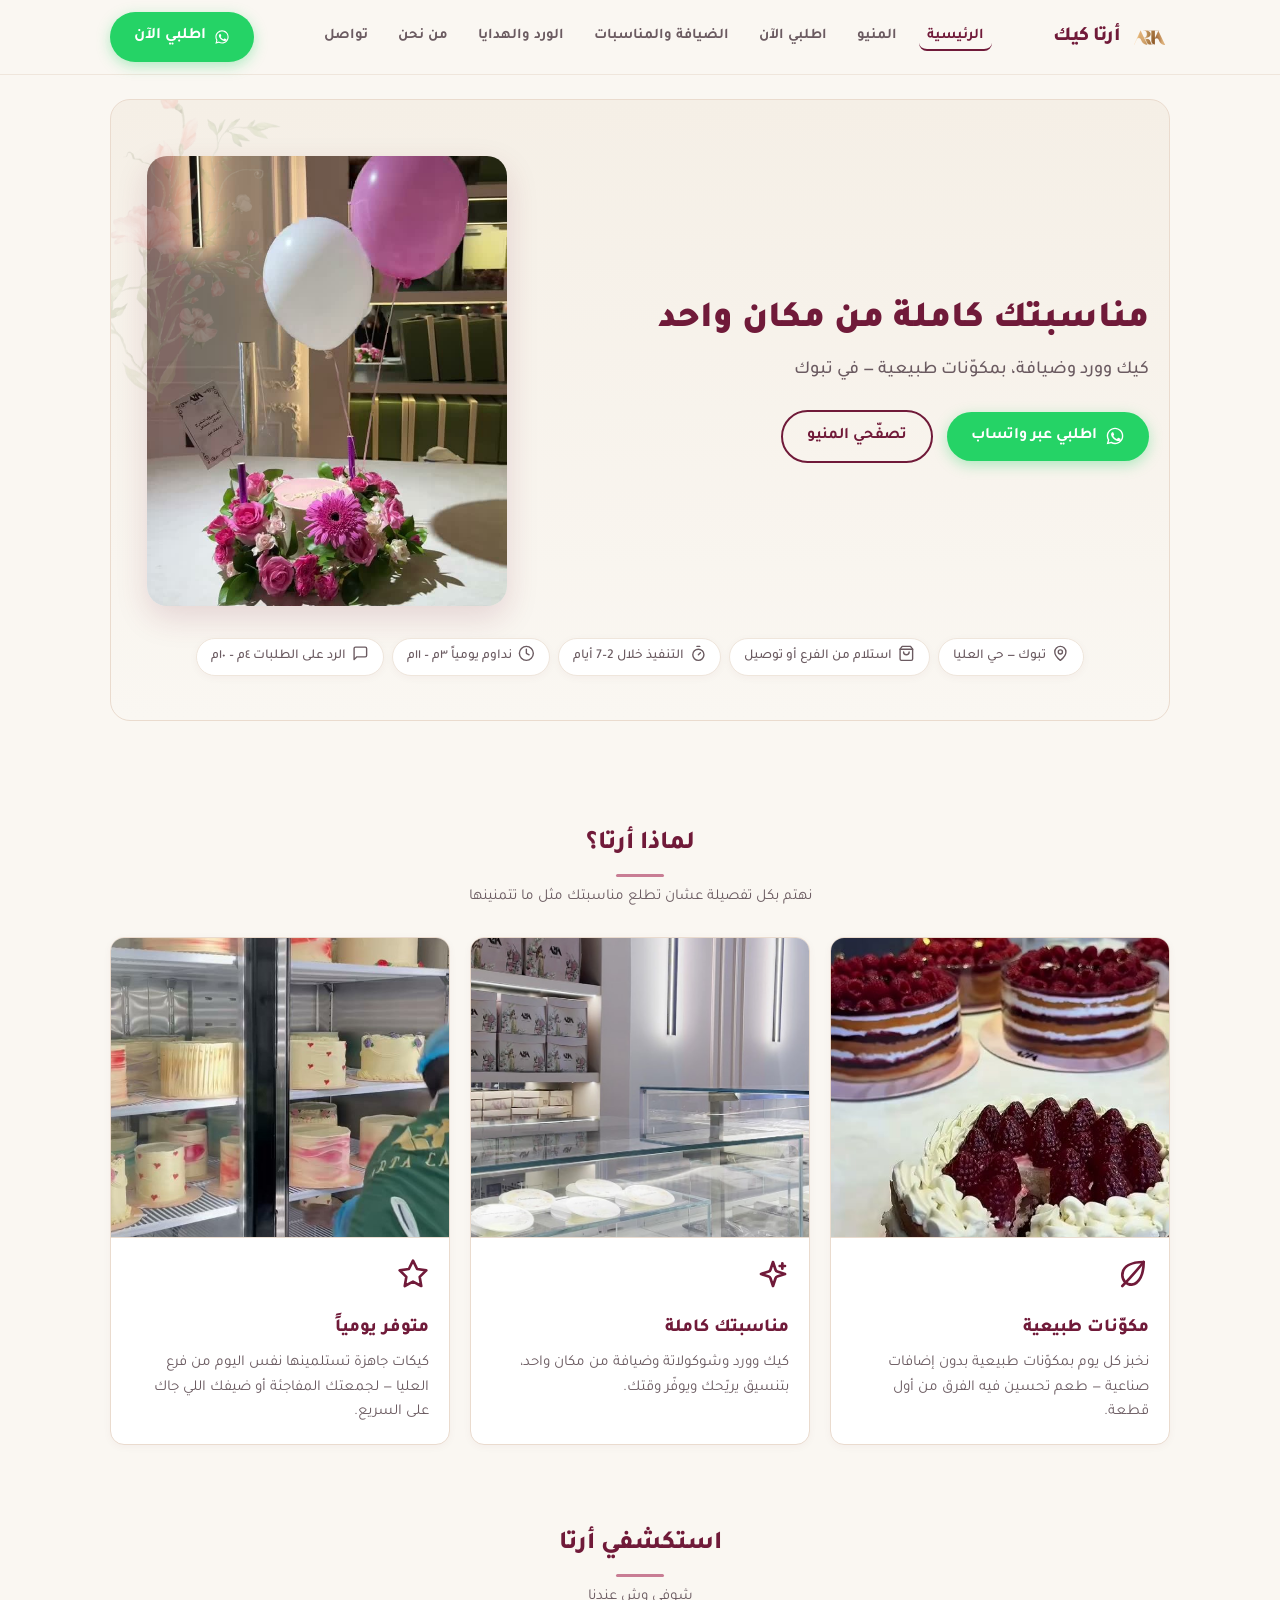
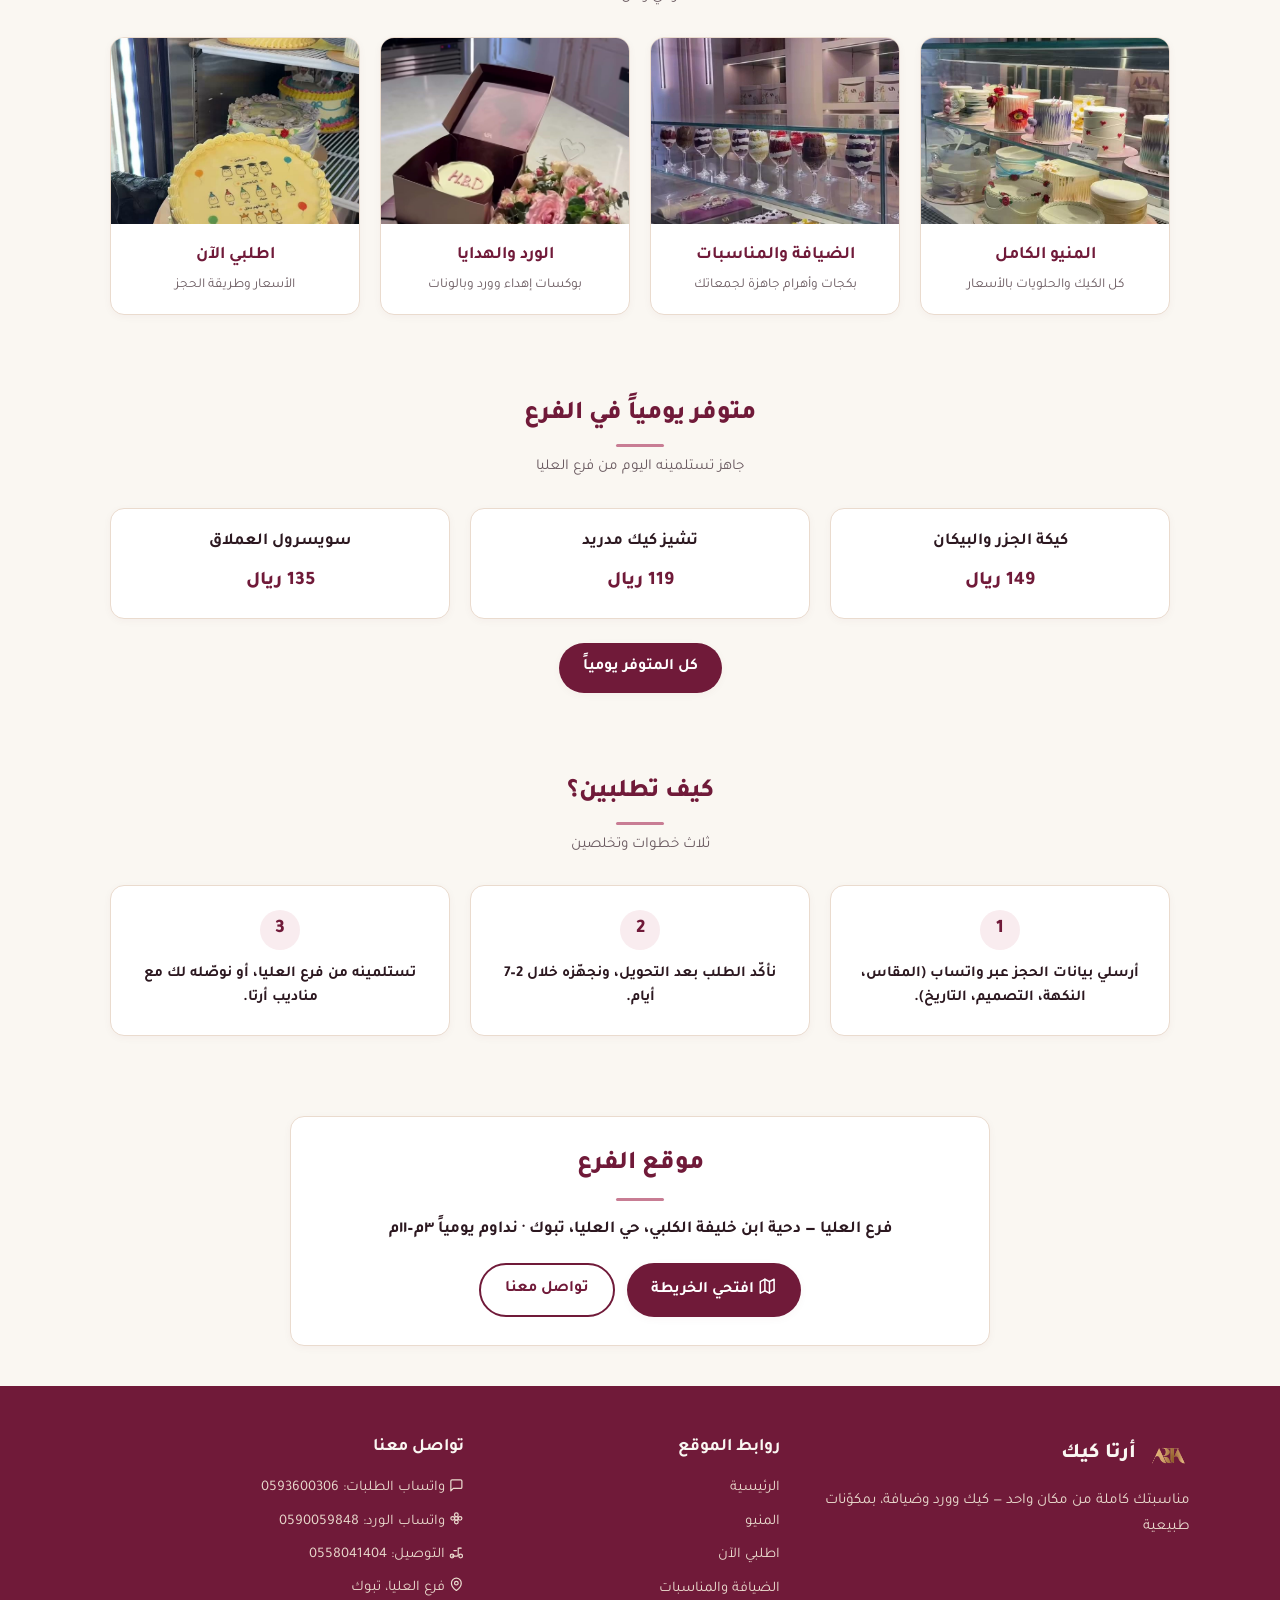
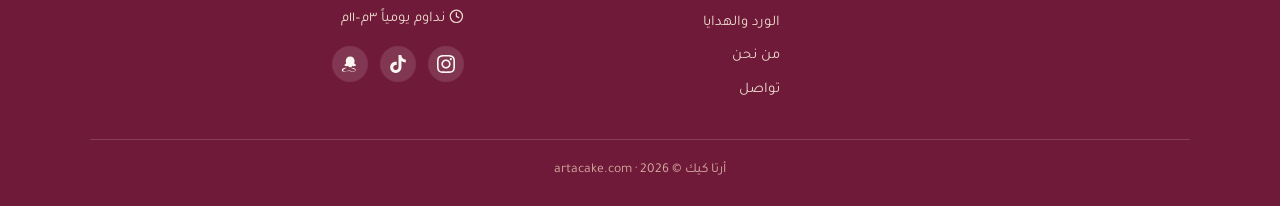
==== commit 98ced524: "دمج إعادة صياغة النصوص" ====
--- a/index.html
+++ b/index.html
@@ -4,12 +4,12 @@
   <meta charset="UTF-8">
   <meta name="viewport" content="width=device-width, initial-scale=1.0">
   <title>أرتا كيك | كيك ومناسبات وورد في تبوك</title>
-  <meta name="description" content="أرتا كيك في تبوك — وجهتك المتكاملة لكيك المناسبات والضيافة وتنسيق الورد بمكونات طبيعية وطازجة. نخبز يومياً لتجهيز أسعد لحظاتكم بأعلى جودة مع خيارات الاستلام المباشر أو التوصيل الفوري.">
+  <meta name="description" content="أرتا كيك في تبوك — كيك مناسبات وضيافة وتنسيق ورد بمكوّنات طبيعية، نخبز يومياً. اطلبي عبر واتساب واستلمي من فرع العليا أو نوصّل لك.">
   <link rel="icon" type="image/png" href="/assets/logo.png">
 
   <!-- Open Graph -->
   <meta property="og:title" content="أرتا كيك | كيك ومناسبات وورد في تبوك">
-  <meta property="og:description" content="وجهتك المتكاملة لكيك المناسبات والضيافة وتنسيق الورد بمكونات طبيعية في تبوك.">
+  <meta property="og:description" content="كيك مناسبات وضيافة وتنسيق ورد بمكوّنات طبيعية في تبوك — مناسبتك كاملة من مكان واحد.">
   <meta property="og:image" content="https://artacake.com/assets/logo.png">
   <meta property="og:url" content="https://artacake.com/">
   <meta property="og:type" content="website">
@@ -134,7 +134,7 @@
     <div class="section-title-wrap">
       <h2 class="section-title">لماذا أرتا؟</h2>
       <div class="section-divider"></div>
-      <p class="section-subtitle">نعتني بأدق التفاصيل لتكون مناسبتك ذكرى لا تُنسى</p>
+      <p class="section-subtitle">نهتم بكل تفصيلة عشان تطلع مناسبتك مثل ما تتمنينها</p>
     </div>
 
     <div class="feature-grid">
@@ -143,7 +143,7 @@
         <div class="card-content">
           <span class="card-icon" aria-hidden="true"><svg class="icon icon-card" aria-hidden="true"><use href="/assets/icons.svg#i-leaf"></use></svg></span>
           <h3 class="card-title">مكوّنات طبيعية</h3>
-          <p class="card-desc">نخبز يومياً بمكوّنات طبيعية بلا إضافات صناعية لنضمن لكم الطعم الغني والجودة العالية.</p>
+          <p class="card-desc">نخبز كل يوم بمكوّنات طبيعية بدون إضافات صناعية — طعم تحسين فيه الفرق من أول قطعة.</p>
         </div>
       </div>
 
@@ -152,7 +152,7 @@
         <div class="card-content">
           <span class="card-icon" aria-hidden="true"><svg class="icon icon-card" aria-hidden="true"><use href="/assets/icons.svg#i-sparkles"></use></svg></span>
           <h3 class="card-title">مناسبتك كاملة</h3>
-          <p class="card-desc">كيك وورد وشوكولاتة وضيافة من مكان واحد، بتنسيق متناغم يوفر وقتكم ويكمل فرحتكم.</p>
+          <p class="card-desc">كيك وورد وشوكولاتة وضيافة من مكان واحد، بتنسيق يريّحك ويوفّر وقتك.</p>
         </div>
       </div>
 
@@ -161,7 +161,7 @@
         <div class="card-content">
           <span class="card-icon" aria-hidden="true"><svg class="icon icon-card" aria-hidden="true"><use href="/assets/icons.svg#i-star"></use></svg></span>
           <h3 class="card-title">متوفر يومياً</h3>
-          <p class="card-desc">كيكات جاهزة للاستلام في نفس اليوم من فرع العليا لتلبي جمعاتكم ومناسباتكم المفاجئة.</p>
+          <p class="card-desc">كيكات جاهزة تستلمينها نفس اليوم من فرع العليا — لجمعتك المفاجئة أو ضيفك اللي جاك على السريع.</p>
         </div>
       </div>
     </div>
@@ -172,7 +172,7 @@
     <div class="section-title-wrap">
       <h2 class="section-title">استكشفي أرتا</h2>
       <div class="section-divider"></div>
-      <p class="section-subtitle">تصفحي أقسامنا وخدماتنا المتنوعة</p>
+      <p class="section-subtitle">شوفي وش عندنا</p>
     </div>
 
     <div class="explore-grid">
@@ -182,7 +182,7 @@
         </div>
         <div class="explore-body">
           <h3 class="explore-title">المنيو الكامل</h3>
-          <p class="explore-sub">تصفحي تشكيلة الكيك والحلويات</p>
+          <p class="explore-sub">كل الكيك والحلويات بالأسعار</p>
         </div>
       </a>
 
@@ -192,7 +192,7 @@
         </div>
         <div class="explore-body">
           <h3 class="explore-title">الضيافة والمناسبات</h3>
-          <p class="explore-sub">بكجات وأهرام مجهزة لجمعاتكم</p>
+          <p class="explore-sub">بكجات وأهرام جاهزة لجمعاتك</p>
         </div>
       </a>
 
@@ -202,7 +202,7 @@
         </div>
         <div class="explore-body">
           <h3 class="explore-title">الورد والهدايا</h3>
-          <p class="explore-sub">تنسيقات ورد وبالونات وإهداء</p>
+          <p class="explore-sub">بوكسات إهداء وورد وبالونات</p>
         </div>
       </a>
 
@@ -212,7 +212,7 @@
         </div>
         <div class="explore-body">
           <h3 class="explore-title">اطلبي الآن</h3>
-          <p class="explore-sub">تفاصيل الحجز والأسعار المباشرة</p>
+          <p class="explore-sub">الأسعار وطريقة الحجز</p>
         </div>
       </a>
     </div>
@@ -223,7 +223,7 @@
     <div class="section-title-wrap">
       <h2 class="section-title">متوفر يومياً في الفرع</h2>
       <div class="section-divider"></div>
-      <p class="section-subtitle">خيارات جاهزة للاستلام الفوري من فرع العليا</p>
+      <p class="section-subtitle">جاهز تستلمينه اليوم من فرع العليا</p>
     </div>
 
     <div class="daily-highlight-grid">
@@ -253,7 +253,7 @@
     <div class="section-title-wrap">
       <h2 class="section-title">كيف تطلبين؟</h2>
       <div class="section-divider"></div>
-      <p class="section-subtitle">خطوات بسيطة وسريعة لإتمام حجز مناسبتك</p>
+      <p class="section-subtitle">ثلاث خطوات وتخلصين</p>
     </div>
 
     <div class="steps-grid">
@@ -264,12 +264,12 @@
 
       <div class="step-card">
         <div class="step-num">2</div>
-        <p class="step-text">نؤكد الطلب بعد التحويل، والتنفيذ خلال 2–7 أيام.</p>
+        <p class="step-text">نأكّد الطلب بعد التحويل، ونجهّزه خلال 2–7 أيام.</p>
       </div>
 
       <div class="step-card">
         <div class="step-num">3</div>
-        <p class="step-text">استلام من فرع العليا أو توصيل مع مناديب أرتا.</p>
+        <p class="step-text">تستلمينه من فرع العليا، أو نوصّله لك مع مناديب أرتا.</p>
       </div>
     </div>
   </section>
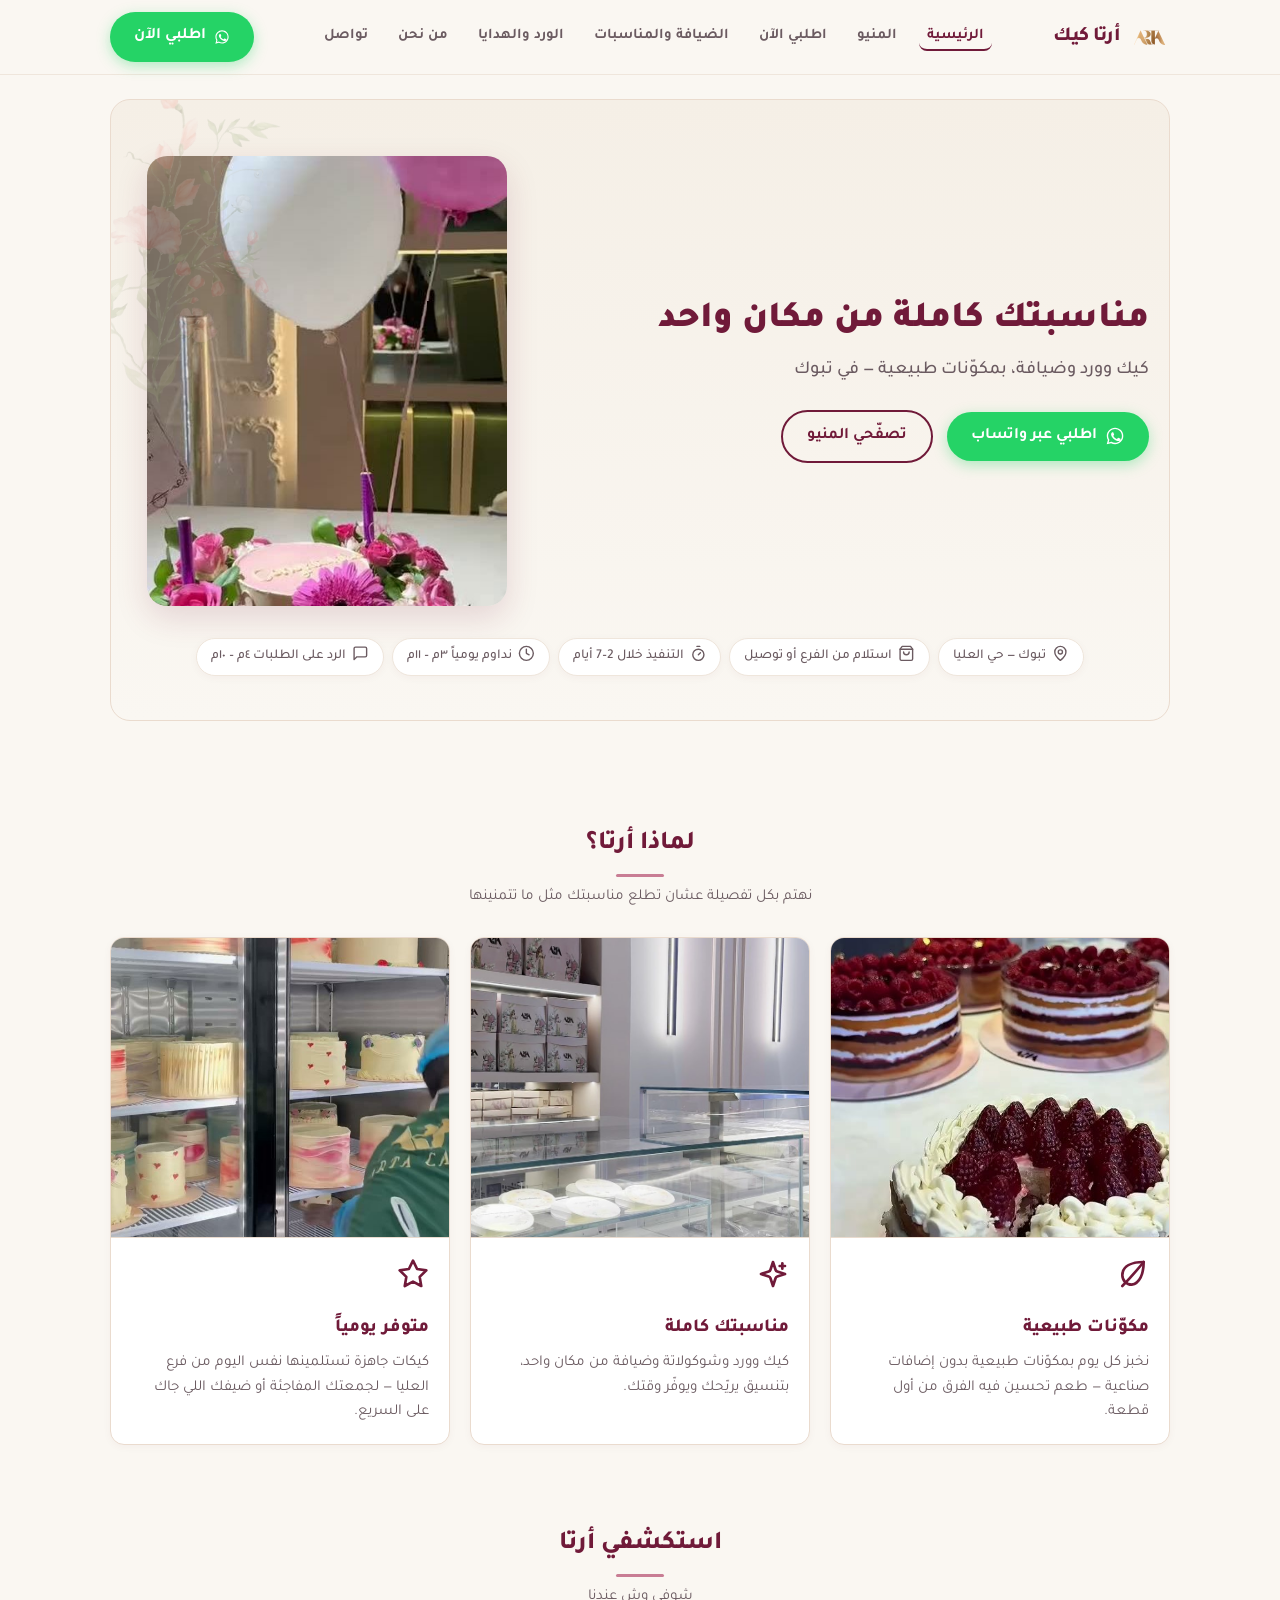
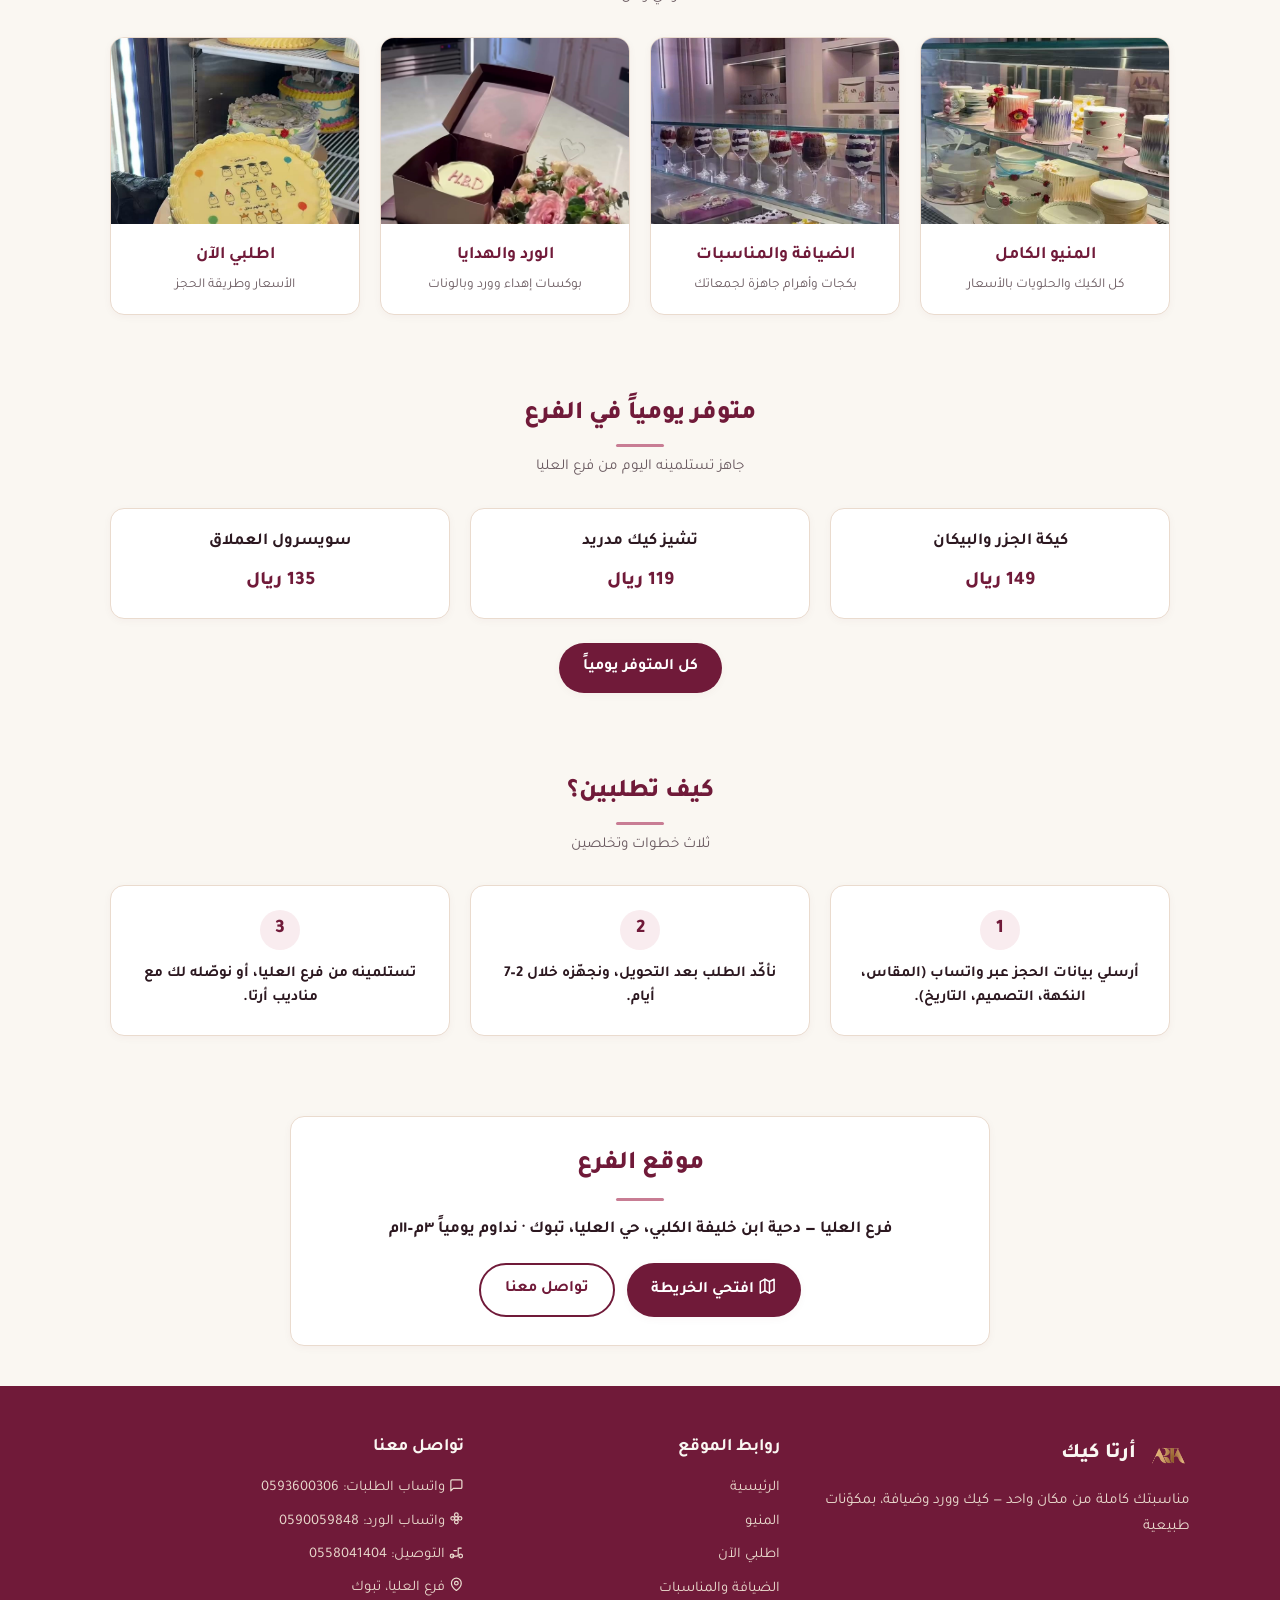
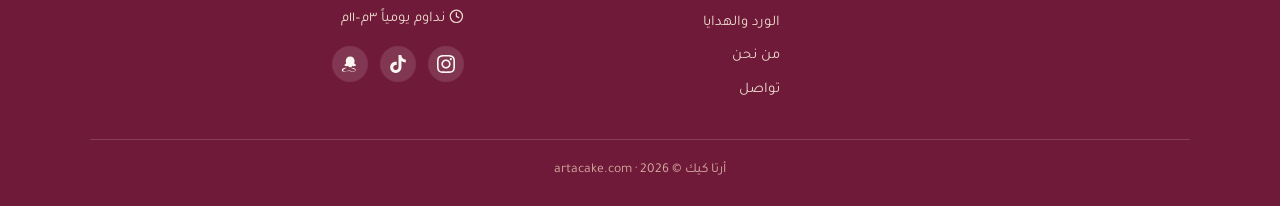
==== commit e7bb24db: "تركيب Google Analytics (G-7SE7Q16HK9) وحدث whatsapp_click Co-Authored-By: Claude Fable 5.1 <noreply@" ====
--- a/index.html
+++ b/index.html
@@ -33,6 +33,7 @@
     function gtag(){dataLayer.push(arguments);}
     gtag('js', new Date());
     gtag('config', 'AW-18423214890');
+    gtag('config', 'G-7SE7Q16HK9');
   </script>
 
   <link rel="preconnect" href="https://fonts.googleapis.com">
